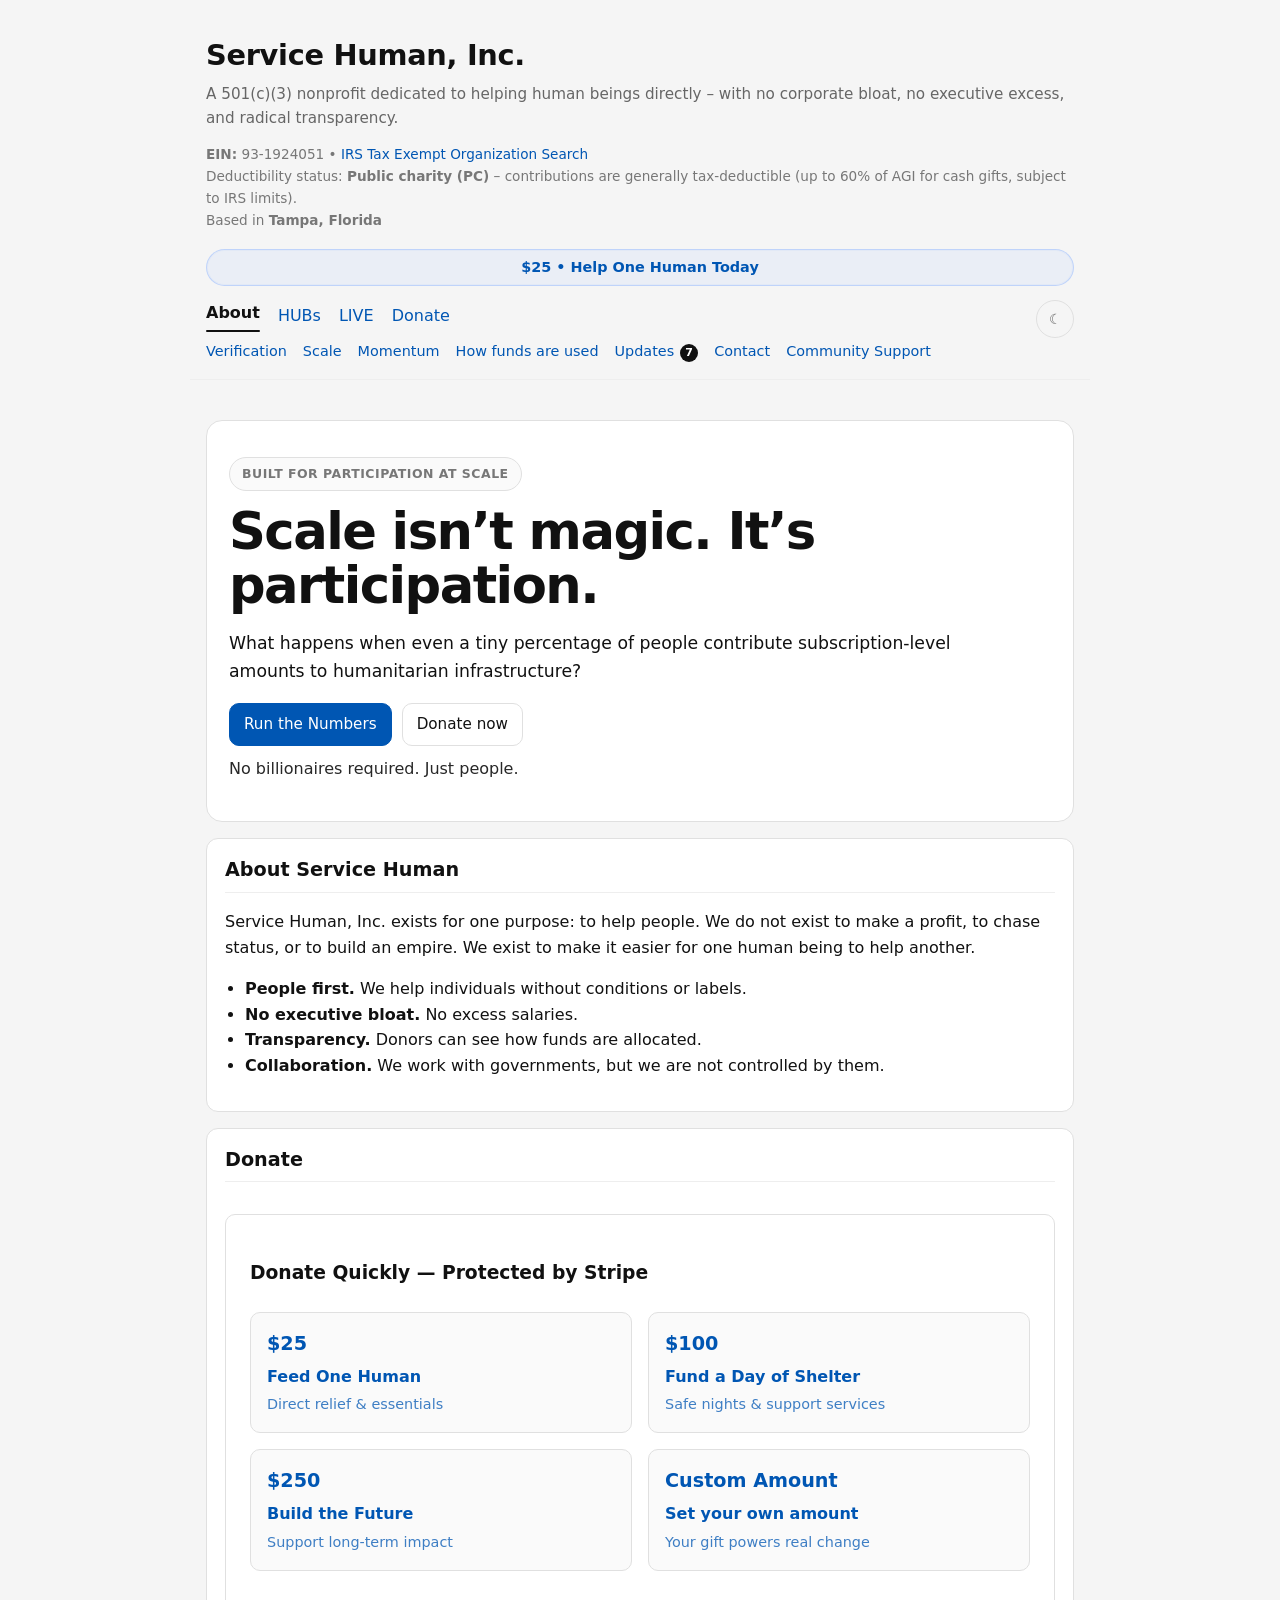
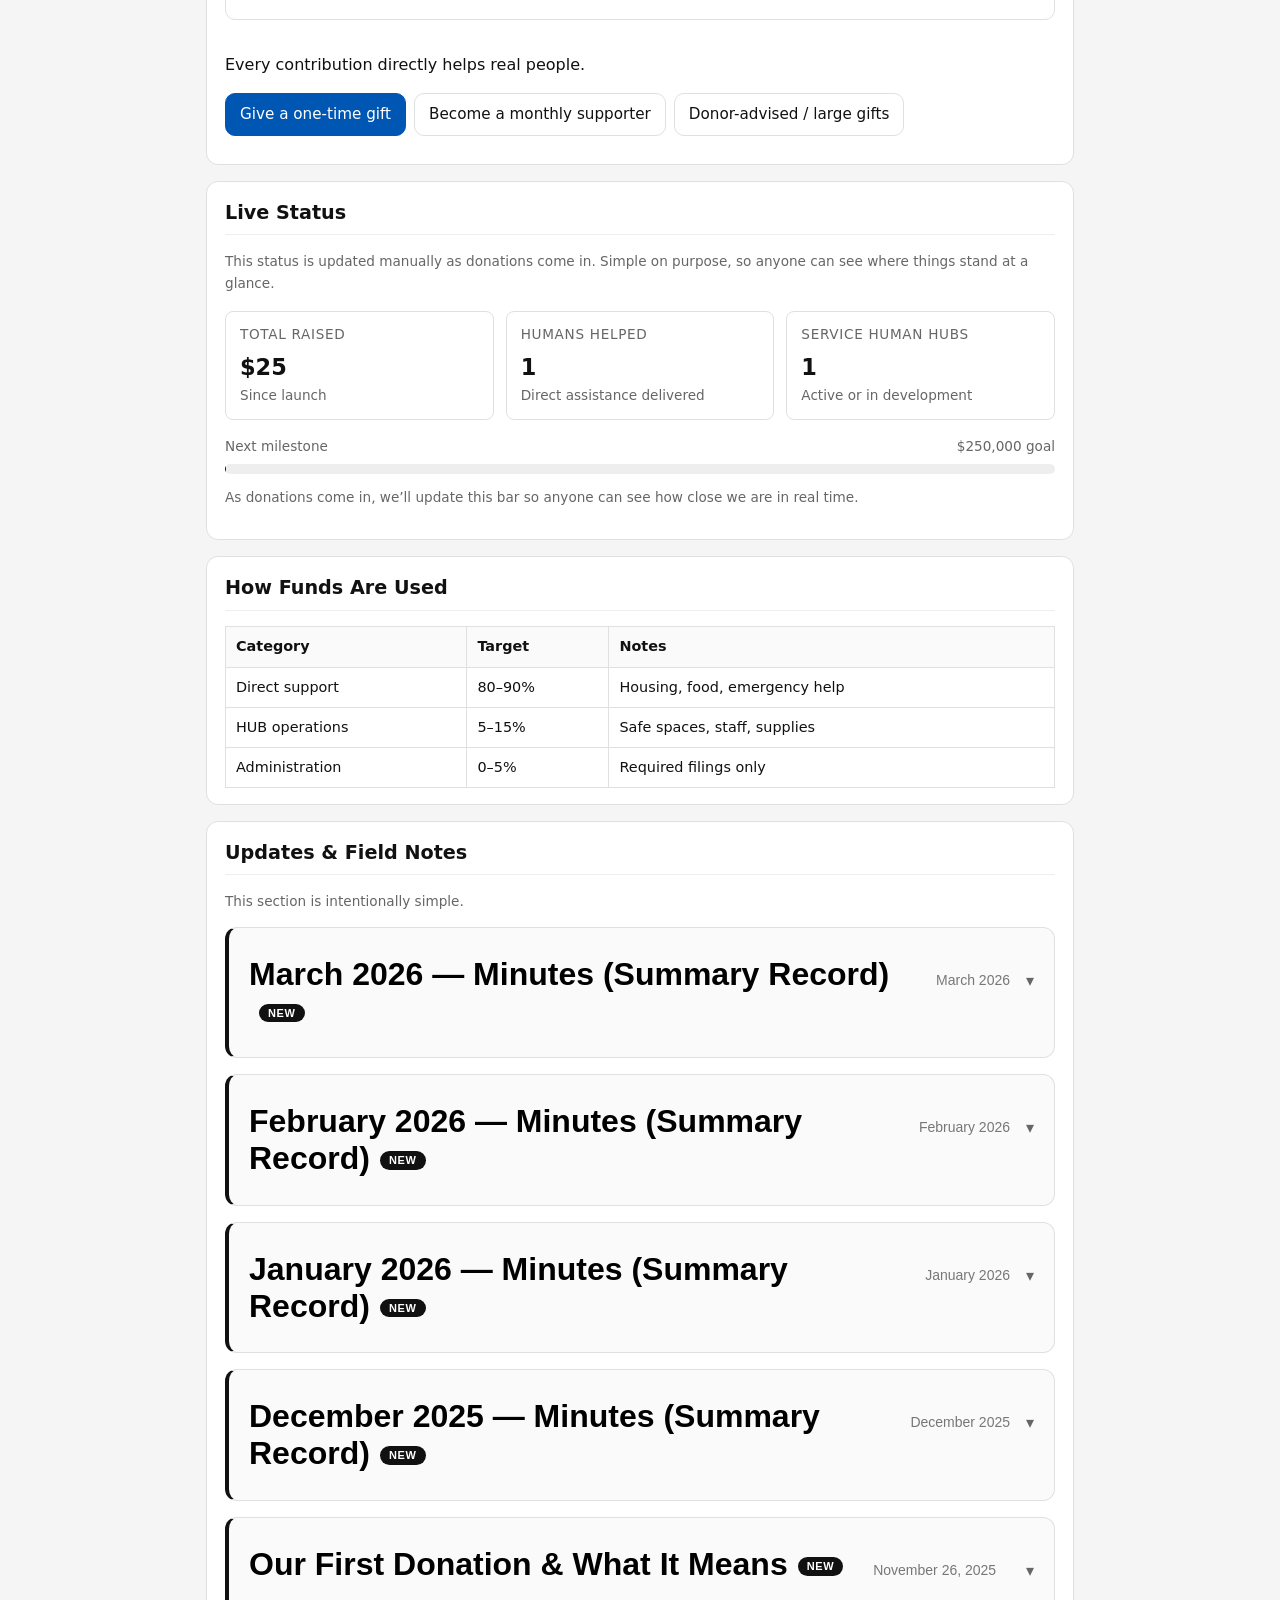
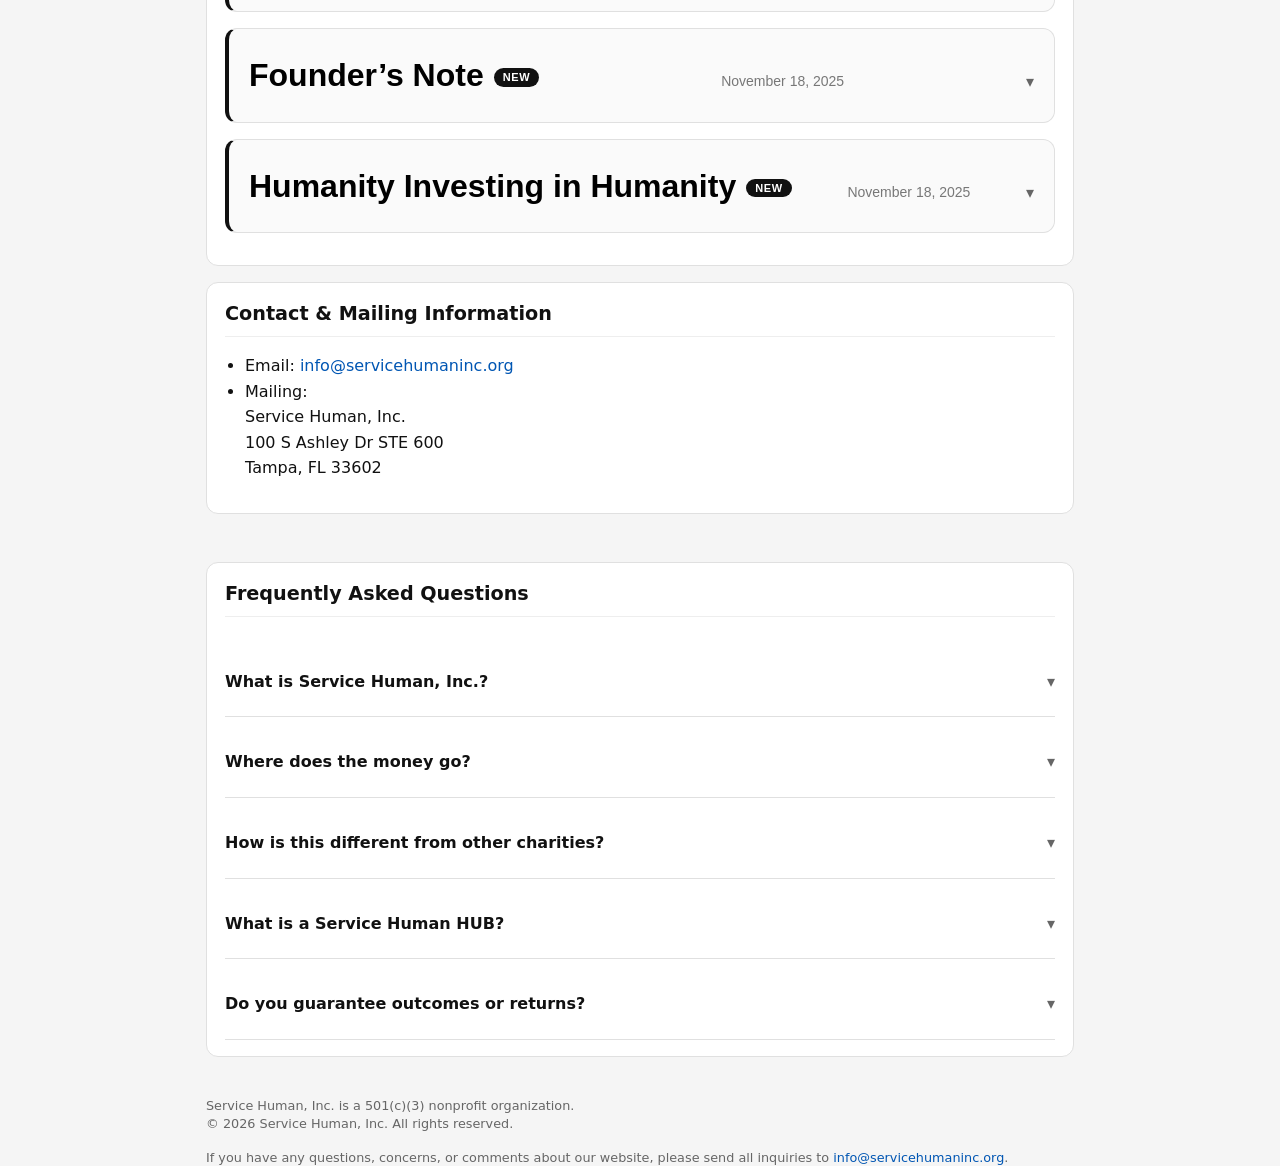
==== index.html @ b68aff26 "Update index.html" ====
<!doctype html>
<html lang="en">
<head>
  <meta charset="utf-8">
  <meta name="viewport" content="width=device-width, initial-scale=1">

  <title>Service Human, Inc.</title>
  <meta name="description" content="A 501(c)(3) nonprofit dedicated to helping human beings directly — with no corporate bloat, no executive excess, and radical transparency.">

  <!-- Social Preview -->
  <meta property="og:title" content="Service Human, Inc.">
  <meta property="og:description" content="A 501(c)(3) nonprofit dedicated to helping human beings directly — with no corporate bloat, no executive excess, and radical transparency.">
  <meta property="og:type" content="website">
  <meta property="og:url" content="https://servicehumaninc.org/">
  <meta property="og:image" content="https://servicehumaninc.org/sh-og.jpeg">
  <meta property="og:image:type" content="image/jpeg">
  <meta property="og:image:width" content="1200">
  <meta property="og:image:height" content="630">
  <meta property="og:image:alt" content="Service Human, Inc. — We rebuild what’s left after crisis through radical transparency">

  <link rel="stylesheet" href="/styles.css?v=faq1">
  
  <script src="/theme.js" defer></script>
  
  <script type="application/ld+json">
{
  "@context": "https://schema.org",
  "@type": "NonprofitOrganization",
  "name": "Service Human, Inc.",
  "url": "https://servicehumaninc.org/",
  "logo": "https://servicehumaninc.org/sh-og-final.jpeg",
  "description": "A 501(c)(3) nonprofit dedicated to helping human beings directly — with no corporate bloat, no executive excess, and radical transparency.",
  "email": "info@servicehumaninc.org",
  "taxID": "93-1924051",
  "address": {
    "@type": "PostalAddress",
    "streetAddress": "100 S Ashley Dr STE 600",
    "addressLocality": "Tampa",
    "addressRegion": "FL",
    "postalCode": "33602",
    "addressCountry": "US"
  },
  "areaServed": "United States"
}
</script>
  <script type="application/ld+json">
{
  "@context": "https://schema.org",
  "@type": "FAQPage",
  "mainEntity": [
    {
      "@type": "Question",
      "name": "What is Service Human, Inc.?",
      "acceptedAnswer": {
        "@type": "Answer",
        "text": "Service Human, Inc. is a nonprofit built to make it easier for one human being to help another directly, transparently, and at scale."
      }
    },
    {
      "@type": "Question",
      "name": "Where does the money go?",
      "acceptedAnswer": {
        "@type": "Answer",
        "text": "Primarily to direct human support. A small portion sustains the infrastructure required to deliver that support consistently and transparently."
      }
    },
    {
      "@type": "Question",
      "name": "How is Service Human different from other charities?",
      "acceptedAnswer": {
        "@type": "Answer",
        "text": "Service Human is designed around visibility. People do not have to trust claims; they can verify outcomes, allocation, and activity in real time."
      }
    },
    {
      "@type": "Question",
      "name": "What is a Service Human HUB?",
      "acceptedAnswer": {
        "@type": "Answer",
        "text": "A Service Human HUB is a local support center providing stabilization, coordination, and direct pathways to resources."
      }
    },
    {
      "@type": "Question",
      "name": "Does Service Human guarantee outcomes or returns?",
      "acceptedAnswer": {
        "@type": "Answer",
        "text": "No. Service Human is human support infrastructure, not an investment product. The goal is participation, visibility, and consistent delivery of help."
      }
    }
  ]
}
</script>
</head>

<body>

<header>
  <div class="site-title">Service Human, Inc.</div>
  <p class="site-subtitle">
    A 501(c)(3) nonprofit dedicated to helping human beings directly – with no corporate bloat,
    no executive excess, and radical transparency.
  </p>
  <p class="meta-line">
    <strong>EIN:</strong> 93-1924051 •
    <a href="https://apps.irs.gov/app/eos/" target="_blank" rel="noopener">
      IRS Tax Exempt Organization Search
    </a>
    <br>
    Deductibility status: <strong>Public charity (PC)</strong> – contributions are generally tax-deductible
    (up to 60% of AGI for cash gifts, subject to IRS limits).
    <br>
    Based in <strong>Tampa, Florida</strong>
  </p>

<div class="top-actions">
  <a
    class="quick-help-btn"
    href="https://donate.stripe.com/eVqaEY7MTbpi4iR7SZ9Zm04"
    target="_blank"
    rel="noopener noreferrer"
    aria-label="Donate $25 to help one human today"
  >
    $25 • Help One Human Today
  </a>

  <button class="menu-toggle" aria-label="Open navigation">
    ☰
  </button>
</div>
  
<div class="site-nav-wrap" id="site-nav-wrap">
  <div class="site-nav-group">
    <nav class="primary-nav" aria-label="Primary">
      <a href="#about" class="active">About</a>
      <a href="/hubs/">HUBs</a>
      <a href="/live/">LIVE</a>
      <a href="#donate">Donate</a>
    </nav>

    <nav class="secondary-nav" aria-label="More">
      <a href="/verification/">Verification</a>
      <a href="/scale/">Scale</a>
      <a href="/momentum/">Momentum</a>
      <a href="#usage">How funds are used</a>
      <a href="#blog">Updates</a>
      <a href="#contact">Contact</a>
      <a href="/community-support/">Community Support</a>
    </nav>
  </div>

  <button id="theme-toggle" class="theme-toggle" type="button" aria-label="Toggle color theme">
    <span class="theme-toggle-icon">◐</span>
    <span class="theme-toggle-label">Theme</span>
  </button>
</div>
</header>

<main>

<section class="scale-link hero-scale">
  <p class="eyebrow">Built for participation at scale</p>
  <h2>Scale isn’t magic. It’s participation.</h2>

<p class="hero-lead">
What happens when even a tiny percentage of people contribute
subscription-level amounts to humanitarian infrastructure?
</p>

  <div class="hero-actions">
    <a class="btn primary" href="/scale/#calculator">Run the Numbers</a>
    <a class="btn" href="#donate">Donate now</a>
  </div>
<p class="hero-footnote">
No billionaires required. Just people.
</p>
</section>
  <!-- ABOUT -->
  <section id="about">
    <h2>About Service Human</h2>
    <p>
      Service Human, Inc. exists for one purpose: to help people. We do not exist to make a profit,
      to chase status, or to build an empire. We exist to make it easier for one human being to help another.
    </p>

    <ul>
      <li><strong>People first.</strong> We help individuals without conditions or labels.</li>
      <li><strong>No executive bloat.</strong> No excess salaries.</li>
      <li><strong>Transparency.</strong> Donors can see how funds are allocated.</li>
      <li><strong>Collaboration.</strong> We work with governments, but we are not controlled by them.</li>
    </ul>
  </section>

  <!-- MEDIA / TALKS -->
  <section id="media">
    <h2>Talks &amp; Video Messages</h2>
    <p>
      This is our digital stage. When there’s something worth saying to the world,
      it will live here — free, open, and accessible to anyone who needs it.
    </p>

    <div class="video-stage">
      <div class="video-frame">
        <img
          src="office-stage.png"
          alt="Service Human digital stage — talks coming soon"
          class="video-placeholder"
        />
      </div>
      <div class="video-meta">
        <h3 class="video-title">Talks coming soon</h3>
        <p class="video-description">
          Long-form talks, briefings, and messages from Service Human will live here — free, open,
          and accessible to anyone who needs them.
        </p>
      </div>
    </div>

    <div class="talk-list">
      <h3>All Talks &amp; Appearances</h3>
      <ul>
        <li>
          <span class="talk-label">YouTube</span>
          <a href="https://youtube.com/watch?v=VIDEO_ID" target="_blank" rel="noopener">
            Service Human – Why We Built It This Way
          </a>
          <span class="talk-meta">• 18 min</span>
        </li>
        <li>
          <span class="talk-label vimeo">Vimeo</span>
          <a href="https://vimeo.com/VIDEO_ID" target="_blank" rel="noopener">
            Service Human – Humanity Investing in Humanity
          </a>
          <span class="talk-meta">• 24 min</span>
        </li>
      </ul>
      <p class="small">
        As new talks go live, we’ll add them here so everything stays in one simple, permanent place.
      </p>
    </div>
  </section>

  <!-- DONATE -->
  <section id="donate">
    <h2>Donate</h2>

    <div class="stripe-donate-box">
      <h3>Donate Quickly — Protected by Stripe</h3>

      <div class="stripe-options">
        <a class="stripe-tier"
           href="https://donate.stripe.com/eVqaEY7MTbpi4iR7SZ9Zm04"
           target="_blank" rel="noopener noreferrer">
          <strong>$25</strong>
          <span>Feed One Human</span>
          <em>Direct relief &amp; essentials</em>
        </a>

        <a class="stripe-tier"
           href="https://buy.stripe.com/eVqcN6gjp64Y9Dbb5b9Zm01"
           target="_blank" rel="noopener noreferrer">
          <strong>$100</strong>
          <span>Fund a Day of Shelter</span>
          <em>Safe nights &amp; support services</em>
        </a>

        <a class="stripe-tier"
           href="https://buy.stripe.com/5kQ5kEaZ5dxq4iR2yF9Zm02"
           target="_blank" rel="noopener noreferrer">
          <strong>$250</strong>
          <span>Build the Future</span>
          <em>Support long-term impact</em>
        </a>

        <a class="stripe-tier"
           href="https://donate.stripe.com/bJe6oI9V1aleaHf4GN9Zm03"
           target="_blank" rel="noopener noreferrer">
          <strong>Custom Amount</strong>
          <span>Set your own amount</span>
          <em>Your gift powers real change</em>
        </a>
      </div>
    </div>

    <p>Every contribution directly helps real people.</p>

    <div class="donate-options">
      <a class="donate-btn primary"
         href="mailto:trevor@servicehumaninc.org?subject=Service%20Human%20donation%20-%20one-time">
        Give a one-time gift
      </a>

      <a class="donate-btn"
         href="mailto:trevor@servicehumaninc.org?subject=Service%20Human%20donation%20-%20monthly">
        Become a monthly supporter
      </a>

      <a class="donate-btn"
         href="mailto:trevor@servicehumaninc.org?subject=Service%20Human%20donation%20-%20DAF%20or%20large%20gift">
        Donor-advised / large gifts
      </a>
    </div>
  </section>

  <!-- STATUS / LIVE TRACKER -->
  <section id="status">
    <h2>Live Status</h2>
    <p class="small">
      This status is updated manually as donations come in. Simple on purpose, so anyone can see where things stand at a glance.
    </p>

    <div class="status-grid">
      <div class="status-card">
        <div class="status-label">Total raised</div>
        <div class="status-value">$25</div>
        <div class="status-note small">Since launch</div>
      </div>

      <div class="status-card">
        <div class="status-label">Humans helped</div>
        <div class="status-value">1</div>
        <div class="status-note small">Direct assistance delivered</div>
      </div>

      <div class="status-card">
        <div class="status-label">Service Human HUBs</div>
        <div class="status-value">1</div>
        <div class="status-note small">Active or in development</div>
      </div>
    </div>

    <div class="status-progress">
      <div class="status-progress-header">
        <span class="small">Next milestone</span>
        <span class="small">$250,000 goal</span>
      </div>
      <div class="status-progress-bar">
        <div class="status-progress-fill" style="width: 0.1%;"></div>
      </div>
      <p class="small">
        As donations come in, we’ll update this bar so anyone can see how close we are in real time.
      </p>
    </div>
  </section>

  <!-- USAGE / ALLOCATION -->
  <section id="usage">
    <h2>How Funds Are Used</h2>
    <table class="allocation-table">
      <tr><th>Category</th><th>Target</th><th>Notes</th></tr>
      <tr><td>Direct support</td><td>80–90%</td><td>Housing, food, emergency help</td></tr>
      <tr><td>HUB operations</td><td>5–15%</td><td>Safe spaces, staff, supplies</td></tr>
      <tr><td>Administration</td><td>0–5%</td><td>Required filings only</td></tr>
    </table>
  </section>

  <!-- UPDATES / FIELD NOTES -->
  <section id="blog">
    <h2>Updates &amp; Field Notes</h2>
    <p class="small">This section is intentionally simple.</p>

    <!-- UPDATE: March 2026 Minutes -->
<section class="update-block" data-published="2026-03-31">
  <div class="update-container">

    <button
      class="update-toggle"
      type="button"
      aria-expanded="false"
      aria-controls="update-2026-03-minutes"
    >
      <span class="update-title">March 2026 — Minutes (Summary Record)</span>
      <span class="update-date">March 2026</span>
    </button>

    <div id="update-2026-03-minutes" class="update-content" hidden>
      <div class="update-body">

        <p><strong>Reporting Period:</strong> March 1–31, 2026<br>
           <strong>Record Type:</strong> Administrative, Strategic, and Systems Development Summary<br>
           <strong>Purpose:</strong> Documentation of infrastructure development, transparency systems, and operational modeling
        </p>

        <p>
          March 2026 marked a transition from foundational planning into structured system development.
          Activities focused on defining deployment frameworks, expanding transparency mechanisms,
          and modeling scalable approaches to humanitarian support delivery.
        </p>

        <p><strong>Matters Discussed</strong></p>

        <p><strong>Deployment Framework and Program Structure</strong></p>
        <ul>
          <li>Defined a project-based deployment model centered on focused, time-bound initiatives.</li>
          <li>Established the concept of clearly scoped campaigns with defined funding targets and reporting structures.</li>
          <li>Outlined alignment between individual contributors and potential institutional participation.</li>
        </ul>

        <p><strong>Campaign Development (Tampa Essential Support Campaign)</strong></p>
        <ul>
          <li>Developed the framework for a localized support initiative focused on immediate stabilization needs.</li>
          <li>Defined areas of support including essential supplies, transportation assistance, and intake coordination.</li>
          <li>Established a preliminary funding target and projected support capacity.</li>
        </ul>

        <p><strong>Transparency Systems and Public Ledger</strong></p>
        <ul>
          <li>Implemented a public-facing activity ledger displaying donation events without personal identifying information.</li>
          <li>Structured entries to include timestamps, identifiers, and verification pathways.</li>
          <li>Reinforced commitment to real-time visibility of organizational activity.</li>
        </ul>

        <p><strong>Scale Modeling and Participation Analysis</strong></p>
        <ul>
          <li>Developed an interactive model to evaluate participation rates and contribution scenarios at scale.</li>
          <li>Analyzed potential financial outcomes based on varying levels of engagement and contribution amounts.</li>
          <li>Explored the relationship between collective participation and large-scale humanitarian impact.</li>
        </ul>

        <p><strong>Website and Public Interface Development</strong></p>
        <ul>
          <li>Continued refinement of the Service Human website to support clarity, usability, and transparency.</li>
          <li>Integrated new sections to communicate deployment structure, current initiatives, and system capabilities.</li>
          <li>Maintained a consistent approach focused on simplicity and non-promotional presentation.</li>
        </ul>

        <p><strong>Actions Taken</strong></p>
        <ul>
          <li>Implemented deployment framework concepts within the public-facing website structure.</li>
          <li>Established initial transparency features, including a public activity ledger.</li>
          <li>Developed and deployed a participation modeling tool for internal and public understanding.</li>
          <li>No direct service disbursements were executed during this reporting period.</li>
        </ul>

        <p><strong>Status and Outlook</strong></p>
        <p>
          March 2026 represented a progression into structured system implementation and operational modeling.
          The organization continued to build toward actionable deployment while maintaining a disciplined
          approach to transparency, documentation, and responsible growth.
        </p>

        <p><em>This record is maintained as part of Service Human, Inc.’s official organizational documentation.</em></p>

      </div>
    </div>

  </div>
</section>
    <!-- UPDATE: February 2026 Minutes -->
  <section class="update-block" data-published="2026-02-28">
  <div class="update-container">

    <button
      class="update-toggle"
      type="button"
      aria-expanded="false"
      aria-controls="update-2026-02-minutes"
    >
      <span class="update-title">February 2026 — Minutes (Summary Record)</span>
      <span class="update-date">February 2026</span>
    </button>

    <div id="update-2026-02-minutes" class="update-content" hidden>
      <div class="update-body">

        <p><strong>Reporting Period:</strong> February 1–28, 2026<br>
           <strong>Record Type:</strong> Administrative, Strategic, and Infrastructure Development Summary<br>
           <strong>Purpose:</strong> Documentation of organizational planning, infrastructure progress, and operational preparation
        </p>

        <p>
          February 2026 focused on continued infrastructure development, operational planning,
          and the refinement of Service Human, Inc.’s transparency-first operating framework.
          Work during this period emphasized establishing sustainable systems, strengthening
          documentation practices, and preparing foundational structures required for long-term
          organizational activity.
        </p>

        <p><strong>Matters Discussed</strong></p>

        <p><strong>Organizational Infrastructure and Administrative Preparation</strong></p>
        <ul>
          <li>Continued development of Service Human’s digital presence and documentation structure.</li>
          <li>Ongoing review of operational workflows intended to support future program activities.</li>
          <li>Consideration of long-term governance structures and potential advisory participation.</li>
        </ul>

        <p><strong>Transparency and Documentation Systems</strong></p>
        <ul>
          <li>Expansion of the public-facing documentation system used to record organizational updates and internal activity summaries.</li>
          <li>Implementation of a structured monthly minutes format to maintain consistent public records.</li>
          <li>Evaluation of approaches that allow transparency while avoiding exaggerated claims or premature announcements.</li>
        </ul>

        <p><strong>Financial Transparency and Program Planning</strong></p>
        <ul>
          <li>Discussion of budget modeling for potential future humanitarian assistance initiatives.</li>
          <li>Development of preliminary allocation frameworks designed to prioritize direct assistance and minimize administrative overhead.</li>
          <li>Exploration of ways to track and present financial transparency in a clear and publicly understandable format.</li>
        </ul>

        <p><strong>Technology and Operational Tools</strong></p>
        <ul>
          <li>Evaluation of digital tools and software platforms that may support organizational management, documentation, and outreach.</li>
          <li>Consideration of systems capable of supporting long-term organizational transparency and operational resilience.</li>
        </ul>

        <p><strong>Public Communication and Mission Clarity</strong></p>
        <ul>
          <li>Continued refinement of language used to describe Service Human’s mission and guiding principles.</li>
          <li>Focus on presenting the organization in a clear, measured, and non-promotional manner.</li>
          <li>Reaffirmation of the organization’s commitment to ethical operations and public accountability.</li>
        </ul>

        <p><strong>Actions Taken</strong></p>
        <ul>
          <li>No programmatic deployments or direct assistance activities were initiated during this reporting period.</li>
          <li>Work remained focused on administrative development, infrastructure preparation, and transparency systems.</li>
        </ul>

        <p><strong>Status and Outlook</strong></p>
        <p>
          February 2026 served as a continuation of Service Human’s early organizational development
          phase. Efforts during this period were directed toward strengthening operational readiness,
          documentation systems, and transparency practices. These preparatory activities are intended
          to support responsible program development in future stages of the organization’s growth.
        </p>

        <p><em>This record is maintained as part of Service Human, Inc.’s official organizational documentation.</em></p>

      </div>
    </div>

  </div>
</section>
    <!-- UPDATE: January 2026 Minutes -->
<section class="update-block" data-published="2026-01-31">
  <div class="update-container">

    <button
      class="update-toggle"
      type="button"
      aria-expanded="false"
      aria-controls="update-2026-01-minutes"
    >
      <span class="update-title">January 2026 — Minutes (Summary Record)</span>
      <span class="update-date">January 2026</span>
    </button>

    <div id="update-2026-01-minutes" class="update-content" hidden>
      <div class="update-body">

        <p><strong>Reporting Period:</strong> January 1–31, 2026<br>
           <strong>Record Type:</strong> Administrative and Strategic Activities Summary<br>
           <strong>Purpose:</strong> Documentation of organizational planning and foundational development
        </p>

        <p>
          January 2026 was dedicated to foundational planning, structural clarification, and early-stage
          development of Service Human, Inc.’s long-term mission framework. Activities during this period
          focused on establishing direction, defining operational principles, and evaluating sustainable
          approaches to building a humanitarian organization grounded in transparency and ethical integrity.
        </p>

        <p><strong>Matters Discussed</strong></p>

        <p><strong>Mission Definition and Guiding Principles</strong></p>
        <ul>
          <li>Continued refinement of Service Human’s core purpose: providing direct support to human beings without discrimination or profit-driven motives.</li>
          <li>Emphasis placed on avoiding traditional nonprofit inefficiencies, excessive administrative overhead, and executive compensation structures inconsistent with the organization’s philosophy.</li>
          <li>Reinforced commitment to radical transparency as a defining operational value.</li>
        </ul>

        <p><strong>Organizational Structure and Sustainability</strong></p>
        <ul>
          <li>Explored models for building a lean organizational structure capable of scaling responsibly over time.</li>
          <li>Discussed the importance of protecting the mission from burnout, overextension, and reliance on performative or non-committal support.</li>
          <li>Considered strategies for setting clear expectations around volunteer involvement and advisory participation.</li>
        </ul>

        <p><strong>Advisory and Skill-Based Support Considerations</strong></p>
        <ul>
          <li>Evaluated the potential role of individuals with financial, strategic, or entrepreneurial experience to contribute in advisory or consultative capacities.</li>
          <li>Focused on identifying contributions based on practical action and aligned values rather than titles or symbolic involvement.</li>
        </ul>

        <p><strong>Public Presence and Communication Strategy</strong></p>
        <ul>
          <li>Reviewed approaches for introducing Service Human publicly in a way that prioritizes clarity over promotion.</li>
          <li>Emphasis placed on measured communication, mission education, and avoiding exaggerated claims or urgency-based messaging.</li>
          <li>Recognized the importance of building credibility through documented action rather than visibility alone.</li>
        </ul>

        <p><strong>Early Infrastructure and Tooling</strong></p>
        <ul>
          <li>Explored low-cost and free tools to support early-stage operations, digital presence, and organizational documentation.</li>
          <li>Considered equipment and logistical resources that may support future field documentation and outreach activities, though no operational deployment occurred during this period.</li>
        </ul>

        <p><strong>Actions Taken</strong></p>
        <ul>
          <li>No formal resolutions, financial disbursements, or program launches occurred during this reporting period.</li>
          <li>Work remained focused on planning, mission clarification, and preparatory development.</li>
        </ul>

        <p><strong>Status and Outlook</strong></p>
        <p>
          January 2026 served as an early-stage alignment period, ensuring that future growth would be rooted
          in clearly defined values, ethical guardrails, and operational discipline. The groundwork laid during
          this period informed subsequent structural, transparency, and documentation efforts later in the year.
        </p>

        <p><em>This record is maintained as part of Service Human, Inc.’s official organizational documentation.</em></p>

      </div>
    </div>

  </div>
</section>
    <!-- UPDATE: December Minutes (as a proper update card) -->
    <section class="update-block" data-published="2025-12-31">
      <div class="update-container">

        <button class="update-toggle" type="button" aria-expanded="false" aria-controls="update-2025-12-minutes">
          <span class="update-title">December 2025 — Minutes (Summary Record)</span>
          <span class="update-date">December 2025</span>
        </button>

        <div id="update-2025-12-minutes" class="update-content" hidden>
          <div class="update-body">
            <p><strong>Reporting Period:</strong> December 1–31, 2025<br>
               <strong>Record Type:</strong> Administrative and Strategic Activities Summary<br>
               <strong>Purpose:</strong> Documentation of organizational planning and governance activity
            </p>

            <p>
              December 2025 was dedicated to organizational planning, strategic development, and infrastructure
              preparation in support of Service Human, Inc.’s charitable mission. Activities during this period were
              administrative and developmental in nature and did not involve the execution of direct services or
              the disbursement of funds.
            </p>

            <p><strong>Matters Discussed</strong></p>
            <ul>
              <li><strong>Mission governance:</strong> reaffirmed charitable purpose and guiding principles; emphasized mission integrity.</li>
              <li><strong>Transparency:</strong> discussed preliminary frameworks for financial transparency, donor accountability, and public reporting.</li>
              <li><strong>Infrastructure:</strong> continued development of digital and administrative systems to support scalability and audit readiness.</li>
              <li><strong>Program planning:</strong> advanced conceptual planning for Service Human HUB initiatives; no final timelines or locations set.</li>
              <li><strong>Funding/partnerships:</strong> explored ethical models and safeguards to prevent conflicts of interest and mission drift.</li>
              <li><strong>Public narrative:</strong> reviewed messaging for accuracy, restraint, and alignment with transparency commitments.</li>
            </ul>

            <p><strong>Actions Taken</strong></p>
            <ul>
              <li>No formal resolutions, votes, or binding commitments were made during this period.</li>
              <li>Work remained focused on planning, documentation, internal review, and preparatory development.</li>
            </ul>

            <p><em>This record is maintained as part of Service Human, Inc.’s official organizational documentation.</em></p>
          </div>
        </div>

      </div>
    </section>

    <!-- UPDATE: First Donation / Proof-of-concept -->
    <section class="update-block" data-published="2025-11-26">
      <div class="update-container">

        <button class="update-toggle" type="button" aria-expanded="false" aria-controls="update-2025-11-first-donation">
          <span class="update-title">Our First Donation &amp; What It Means</span>
          <span class="update-date">November 26, 2025</span>
        </button>

        <div id="update-2025-11-first-donation" class="update-content" hidden>
          <div class="update-body">
            <p>On November 9, 2025, Service Human received its very first donation: <strong>$25</strong>.</p>
            <p>Today, our Live Status tracker moved for the first time — a thin, almost invisible sliver of progress that marks a powerful moment.</p>
            <p><strong>Service Human officially became real.</strong></p>
            <p>This tiny change demonstrates that transparency isn’t an idea — it’s active, visible, and working. Every donor can see their impact reflected instantly.</p>
            <p>This is proof-of-concept for our mission.</p>
            <p><em>Radical transparency works, and the world is ready for it.</em></p>
            <p class="small" style="margin-top: 20px; font-style: italic;">
              Logged on November 26, 2025 — documenting events from November 9, 2025, in the interest of radical transparency.
            </p>
          </div>
        </div>

      </div>
    </section>

    <!-- UPDATE: Founder’s Note -->
    <section class="update-block" data-published="2025-11-18">
      <div class="update-container">

        <button class="update-toggle" type="button" aria-expanded="false" aria-controls="update-2025-11-founders-note">
          <span class="update-title">Founder’s Note</span>
          <span class="update-date">November 18, 2025</span>
        </button>

        <div id="update-2025-11-founders-note" class="update-content" hidden>
          <div class="update-body">
            <p>This note serves as a reminder that nothing in this world can stop a mission…</p>
            <p><strong>If it breaks, I rebuild it stronger.<br>
              If it’s blocked, I reroute.<br>
              If it’s taken, I reinvent.<br>
              If I’m slowed down, I prepare.</strong></p>
            <p class="signature">— Trevor Marcus<br>Founder, Service Human, Inc.</p>
          </div>
        </div>

      </div>
    </section>

    <!-- UPDATE: Humanity Investing in Humanity -->
    <section class="update-block" data-published="2025-11-18">
      <div class="update-container">

        <button class="update-toggle" type="button" aria-expanded="false" aria-controls="update-2025-11-humanity-investing">
          <span class="update-title">Humanity Investing in Humanity</span>
          <span class="update-date">November 18, 2025</span>
        </button>

        <div id="update-2025-11-humanity-investing" class="update-content" hidden>
          <div class="update-body">
            <p><strong>The craziest part about Service Human is that the math isn’t complicated.</strong></p>
            <p>If <strong>1,000,000 people</strong> each gave <strong>$25–$250/month</strong>… Service Human would out-impact billion-dollar programs.</p>
            <p><strong>Movements don’t start with millions.<br>
              They start with a handful of people who believe first.</strong></p>
            <p class="signature">— Trevor Marcus<br>Founder, Service Human, Inc.</p>
          </div>
        </div>

      </div>
    </section>

  </section>

  <!-- CONTACT -->
  <section id="contact">
    <h2>Contact &amp; Mailing Information</h2>
    <ul>
      <li>Email: <a href="mailto:info@servicehumaninc.org">info@servicehumaninc.org</a></li>
      <li>Mailing:
        <br>Service Human, Inc.
        <br>100 S Ashley Dr STE 600
        <br>Tampa, FL 33602
      </li>
    </ul>
  </section>
  <section class="faq-section">
  <h2>Frequently Asked Questions</h2>

  <div class="faq-item">
    <h3>What is Service Human, Inc.?</h3>
    <div class="faq-answer">
    <p>A nonprofit built to make it easier for one human being to help another—directly, transparently, and at scale.</p>
  </div>
  </div>
    
  <div class="faq-item">
    <h3>Where does the money go?</h3>
    <div class="faq-answer">
    <p>Primarily to direct human support. A small portion sustains the infrastructure required to deliver that support consistently and transparently. See it <a href="/live/">live</a>.</p>
  </div>
  </div>
    
  <div class="faq-item">
    <h3>How is this different from other charities?</h3>
    <div class="faq-answer">
    <p>Service Human is designed around visibility. You don’t have to trust claims &mdash; you can <a href="/verification/">verify outcomes</a> in real time.</p>
  </div>
  </div>
    
  <div class="faq-item">
    <h3>What is a Service Human HUB?</h3>
    <div class="faq-answer">
    <p>A <a href="/hubs/">Service Human HUB</a> is a local support center providing stabilization, coordination, and direct pathways to resources.</p>
  </div>
  </div>
    
  <div class="faq-item">
    <h3>Do you guarantee outcomes or returns?</h3>
    <div class="faq-answer">
    <p>No. This is human support infrastructure — not an investment product. The goal is participation, visibility, and consistent delivery of help.</p>
  </div>
  </div>
</section>
  
</main>
  
<footer>
  <p class="legal">
    Service Human, Inc. is a 501(c)(3) nonprofit organization.<br>
    &copy; <span id="year"></span> Service Human, Inc. All rights reserved.
  </p>
  <p class="legal">
    If you have any questions, concerns, or comments about our website,
    please send all inquiries to
    <a href="mailto:info@servicehumaninc.org">info@servicehumaninc.org</a>.
  </p>
</footer>
<script>
document.addEventListener('DOMContentLoaded', function () {
  /* --------------------------
     Updates Accordion (single source of truth)
     -------------------------- */
  document.querySelectorAll(".update-toggle").forEach((btn) => {
    btn.addEventListener("click", () => {
      const id = btn.getAttribute("aria-controls");
      const content = document.getElementById(id);
      const isOpen = btn.getAttribute("aria-expanded") === "true";

      // true accordion (close others)
      document.querySelectorAll(".update-toggle[aria-expanded='true']").forEach((openBtn) => {
        if (openBtn !== btn) {
          const openId = openBtn.getAttribute("aria-controls");
          const openContent = document.getElementById(openId);
          openBtn.setAttribute("aria-expanded", "false");
          if (openContent) openContent.hidden = true;
        }
      });

      btn.setAttribute("aria-expanded", String(!isOpen));
      if (content) content.hidden = isOpen;
    });
  });

  /* -------------------------------------
     "New updates" indicator
     ------------------------------------- */
  const LAST_VISIT_KEY = 'sh_lastVisitUpdates';
  const now = new Date();

  const lastVisitStr = localStorage.getItem(LAST_VISIT_KEY);
  const lastVisit = lastVisitStr ? new Date(lastVisitStr) : null;

  const updateBlocks = document.querySelectorAll('.update-block[data-published]');
  let newCount = 0;

  updateBlocks.forEach((block) => {
    const publishedStr = block.getAttribute('data-published');
    if (!publishedStr) return;

    const published = new Date(publishedStr + 'T00:00:00');

    if (!lastVisit || published > lastVisit) {
      block.classList.add('is-new');
      newCount++;

      const titleEl = block.querySelector('.update-title');
      if (titleEl && !titleEl.querySelector('.new-pill')) {
        const pill = document.createElement('span');
        pill.className = 'new-pill';
        pill.textContent = 'NEW';
        titleEl.appendChild(pill);
      }
    }
  });

  if (newCount > 0) {
    const updatesLink = document.querySelector('a[href="#blog"]');
    if (updatesLink && !updatesLink.querySelector('.nav-badge')) {
      const badge = document.createElement('span');
      badge.className = 'nav-badge';
      badge.textContent = newCount;
      updatesLink.appendChild(badge);

      updatesLink.addEventListener('click', () => {
        const b = updatesLink.querySelector('.nav-badge');
        if (b) b.remove();
      });
    }
  }

  // Store last visit timestamp (only once)
  localStorage.setItem(LAST_VISIT_KEY, now.toISOString());
});
</script>

<script>
if (window.location.hostname === "live.servicehumaninc.org") {
  window.location.replace("https://servicehumaninc.org/LIVE");
}
</script>

<script>
/* Dynamic year in footer */
const y = document.getElementById('year');
if (y) y.textContent = new Date().getFullYear();
</script>
  
<script>
/* Theme toggle (standalone, resilient) */
(() => {
  const btn = document.getElementById('theme-toggle');
  if (!btn) return;

  const KEY = 'sh_theme';

  function apply(theme) {
    document.body.classList.toggle('dark', theme === 'dark');
    const icon = btn.querySelector('.theme-toggle-icon');
    if (icon) icon.textContent = theme === 'dark' ? '☀︎' : '☾';
  }

  const stored = localStorage.getItem(KEY);
  const prefersDark =
    window.matchMedia &&
    window.matchMedia('(prefers-color-scheme: dark)').matches;

  apply(stored || (prefersDark ? 'dark' : 'light'));

  btn.addEventListener('click', () => {
    const next = document.body.classList.contains('dark') ? 'light' : 'dark';
    localStorage.setItem(KEY, next);
    apply(next);
  });
})();
</script>
<script>
(function () {
  const KEY = "sh_intro_seen";

  const intro = document.getElementById("sh-intro");
  const btn = document.getElementById("sh-enter");

  if (!intro || !btn) return;

  // If already seen → remove instantly
  if (localStorage.getItem(KEY)) {
    intro.remove();
    return;
  }

  btn.addEventListener("click", () => {
    localStorage.setItem(KEY, "1");
    intro.style.transition = "opacity 0.3s ease";
    intro.style.opacity = "0";

    setTimeout(() => intro.remove(), 300);
  });
})();
</script>

</body>
</html>
---- styles.css ----
/* ============================================================
   Service Human — Unified Styles (site-wide)
   Drop in as /styles.css and link from every page
   ============================================================ */

/* ---------- Color system (light & dark) ---------- */
:root {
  --bg: #f5f5f5;
  --text: #111111;
  --card-bg: #ffffff;
  --card-bg-alt: #fafafa;
  --border: #e0e0e0;
  --border-soft: #eeeeee;
  --muted: #666666;
  --meta: #777777;
  --link: #0056b3;
  --accent: #111111;
  --accent-soft: #333333;
  --pill-bg: #111111;
  --pill-text: #ffffff;
  --table-head-bg: #fafafa;
  --new-bg: #fafafa;
  --hover: #f2f6ff;
  --card-border: var(--border);
  --text-main: var(--text);

  /* update / accordion helpers */
  --update-title: var(--text);
  --update-title-strong: #000000;
  --focus: rgba(0, 0, 0, 0.25);

  /* layout */
  --max: 900px;
  --radius: 12px;
}

body.dark {
  --bg: #050505;
  --text: #f5f5f5;
  --card-bg: #111111;
  --card-bg-alt: #181818;
  --border: #333333;
  --border-soft: #222222;
  --muted: #aaaaaa;
  --meta: #999999;
  --link: #8fb5ff;
  --accent: #f5f5f5;
  --accent-soft: #cccccc;
  --pill-bg: #f5f5f5;
  --pill-text: #000000;
  --table-head-bg: #181818;
  --new-bg: #181818;
  --hover: #181818;
  --card-border: var(--border);
  --text-main: var(--text);

  --update-title: rgba(255, 255, 255, 0.92);
  --update-title-strong: #ffffff;
  --focus: rgba(255, 255, 255, 0.28);
}

/* ---------- Base ---------- */
* {
  box-sizing: border-box;
}

html,
body {
  height: 100%;
}

body {
  margin: 0;
  padding: 0;
  font-family: -apple-system, BlinkMacSystemFont, "Segoe UI", system-ui, sans-serif;
  background: var(--bg);
  color: var(--text);
  line-height: 1.6;
}

a {
  color: var(--link);
  text-decoration: none;
}

a:hover {
  text-decoration: underline;
}

/* ---------- Unified layout ---------- */
header,
main,
footer {
  max-width: var(--max);
  margin: 0 auto;
  padding: 16px 16px 0;
}

header {
  padding-top: 32px;
  padding-bottom: 16px;
  border-bottom: 1px solid var(--border-soft);
  margin-bottom: 24px;
}

.site-title {
  font-size: 1.8rem;
  font-weight: 600;
  margin: 0 0 4px;
  letter-spacing: -0.01em;
}

.site-subtitle {
  margin: 0 0 8px;
  font-size: 0.95rem;
  color: var(--muted);
}

.meta-line {
  font-size: 0.85rem;
  color: var(--meta);
}

/* ============================================================
   Masthead navigation
   ============================================================ */

.site-nav-wrap {
  margin-top: 14px;
  display: flex;
  align-items: flex-start;
  justify-content: space-between;
  gap: 14px;
}

.site-nav-group {
  flex: 1 1 auto;
  min-width: 0;
}

.primary-nav,
.secondary-nav {
  display: flex;
  flex-wrap: wrap;
  align-items: center;
}

.primary-nav {
  gap: 8px 18px;
  margin: 0 0 8px;
  font-size: 1rem;
  font-weight: 500;
}

.secondary-nav {
  gap: 8px 16px;
  margin: 0;
  font-size: 0.9rem;
  color: var(--muted);
}

.primary-nav a,
.secondary-nav a {
  white-space: nowrap;
}

.secondary-nav a {
  color: var(--link);
}

/* active page state */
.primary-nav a.active,
.secondary-nav a.active {
  color: var(--text);
  font-weight: 600;
}

.primary-nav a.active::after,
.secondary-nav a.active::after {
  content: "";
  display: block;
  margin-top: 4px;
  height: 2px;
  width: 100%;
  background: currentColor;
  border-radius: 999px;
}

/* optional CTA in secondary row */
.secondary-nav .nav-cta,
.nav-cta {
  display: inline-flex;
  align-items: center;
  padding: 7px 11px;
  border-radius: 10px;
  border: 1px solid var(--border);
  background: var(--card-bg);
  color: var(--text);
  font-weight: 500;
}

.secondary-nav .nav-cta:hover,
.nav-cta:hover {
  text-decoration: none;
  background: var(--hover);
}
.quick-help-btn {
  display: inline-flex;
  align-items: center;
  justify-content: center;
  padding: 6px 12px;
  border: 1px solid rgba(139, 177, 255, 0.45);
  border-radius: 999px;
  background: rgba(139, 177, 255, 0.10);
  color: var(--link);
  font-size: 0.9rem;
  font-weight: 700;
  text-decoration: none;
  white-space: nowrap;
  box-shadow: 0 0 0 1px rgba(139, 177, 255, 0.08) inset;
}

.primary-nav a.quick-help-btn:hover {
  background: rgba(139, 177, 255, 0.2);
  border-color: rgba(139, 177, 255, 0.7);
  color: var(--text);
}
.quick-help-btn {
  transition: transform 0.18s ease, background 0.18s ease, border-color 0.18s ease, color 0.18s ease;
}

.quick-help-btn:hover {
  transform: translateY(-1px);
}
/* fallback for older pages still using plain nav */
nav[aria-label="Primary"]:not(.primary-nav):not(.secondary-nav) {
  margin-top: 12px;
  font-size: 0.9rem;
  display: flex;
  flex-wrap: wrap;
  align-items: center;
  gap: 4px 10px;
}

nav[aria-label="Primary"]:not(.primary-nav):not(.secondary-nav) a {
  margin-right: 12px;
  white-space: nowrap;
}
.nav-actions {
  display: flex;
  align-items: center;
  gap: 10px;
}
/* ---------- Theme toggle ---------- */
.theme-toggle {
  flex: 0 0 auto;
  margin-left: 8px;
  display: inline-flex;
  align-items: center;
  gap: 6px;
  padding: 6px 10px;
  border-radius: 999px;
  border: 1px solid var(--border);
  background: transparent;
  font-size: 0.8rem;
  cursor: pointer;
  color: var(--muted);
}

.theme-toggle:hover {
  background: rgba(0, 0, 0, 0.03);
}
.theme-toggle {
  width: 38px;
  height: 38px;
  padding: 0;
  justify-content: center;
}

.theme-toggle span:not(.theme-toggle-icon) {
  display: none;
}
body.dark .theme-toggle:hover {
  background: rgba(255, 255, 255, 0.06);
}

.theme-toggle-icon {
  font-size: 0.9rem;
}

/* ---------- Sections / cards ---------- */
section,
.card {
  background: var(--card-bg);
  border: 1px solid var(--border);
  padding: 16px 18px;
  margin-bottom: 16px;
  border-radius: var(--radius);
}

section h2,
.card h2 {
  margin-top: 0;
  font-size: 1.2rem;
  border-bottom: 1px solid var(--border-soft);
  padding-bottom: 6px;
}

.small {
  font-size: 0.85rem;
  color: var(--muted);
}

.tiny {
  font-size: 0.8rem;
  color: var(--muted);
}

ul {
  margin-top: 8px;
  padding-left: 20px;
}

/* ---------- Buttons ---------- */
.button,
.btn,
.donate-btn {
  display: inline-block;
  padding: 8px 14px;
  border-radius: 10px;
  border: 1px solid var(--border);
  font-size: 0.95rem;
  background: var(--card-bg);
  cursor: pointer;
  color: var(--text);
}

.button.primary,
.btn.primary,
.donate-btn.primary {
  background: var(--link);
  color: #ffffff;
  border-color: var(--link);
}

.button:hover,
.btn:hover,
.donate-btn:hover {
  filter: brightness(0.98);
  text-decoration: none;
}

/* ---------- Footer ---------- */
footer {
  padding-top: 12px;
  padding-bottom: 32px;
  font-size: 0.8rem;
  color: var(--meta);
  text-align: left;
  max-width: var(--max);
  margin: 40px auto 0;
  padding: 0 16px;
  line-height: 1.4;
}

footer .legal {
  margin-top: 16px;
  color: var(--muted);
}

/* ---------- Responsive ---------- */
@media (max-width: 700px) {
  header,
  main,
  footer {
    padding-left: 12px;
    padding-right: 12px;
  }

  .site-nav-wrap {
    flex-direction: column;
    align-items: stretch;
    gap: 12px;
  }

  .theme-toggle {
    margin-left: 0;
    align-self: flex-start;
  }

  .primary-nav {
    gap: 10px 16px;
  }

  .secondary-nav {
    gap: 8px 14px;
  }
}

/* ---------- Simple grids ---------- */
.grid {
  display: grid;
  gap: 16px;
}

@media (min-width: 700px) {
  .grid.two {
    grid-template-columns: 1.2fr 0.8fr;
  }

  .grid.three {
    grid-template-columns: repeat(3, 1fr);
  }
}

/* ---------- Image grid ---------- */
.imggrid {
  display: grid;
  grid-template-columns: 1fr;
  gap: 12px;
  margin-top: 14px;
}

@media (min-width: 700px) {
  .imggrid {
    grid-template-columns: 1fr 1fr;
  }
}

figure {
  margin: 0;
  background: var(--card-bg);
  border: 1px solid var(--border);
  border-radius: 14px;
  overflow: hidden;
}

figure img {
  width: 100%;
  display: block;
  height: auto;
}

figcaption {
  padding: 10px 12px;
  font-size: 13px;
  color: var(--muted);
}

/* ---------- Pills ---------- */
.pillrow {
  display: flex;
  flex-wrap: wrap;
  gap: 10px;
  margin-top: 12px;
}

.pill {
  background: var(--card-bg);
  border: 1px solid var(--border);
  padding: 10px 12px;
  border-radius: 999px;
  font-weight: 700;
  font-size: 13px;
  color: var(--text);
}

/* ---------- Verification grid ---------- */
/* Supports both old and current class names */
.verification-grid,
.verify-grid {
  display: grid;
  grid-template-columns: 1fr;
  gap: 14px;
  margin-top: 12px;
}

@media (min-width: 700px) {
  .verification-grid,
  .verify-grid {
    grid-template-columns: 1fr 1fr;
  }
}

.verify-card,
.inner-card {
  background: var(--card-bg);
  border: 1px solid var(--border);
  border-radius: var(--radius);
  padding: 16px 18px;
}

/* ---------- LIVE metrics ---------- */
.metrics-grid {
  display: grid;
  grid-template-columns: 1fr;
  gap: 12px;
  margin-top: 12px;
}

@media (min-width: 700px) {
  .metrics-grid {
    grid-template-columns: repeat(4, minmax(0, 1fr));
  }
}

.metric {
  text-align: center;
  background: var(--card-bg);
  border: 1px solid var(--border);
  border-radius: var(--radius);
  padding: 14px 12px;
}

.metric h2 {
  margin: 0;
  font-size: 32px;
  border: 0;
  padding: 0;
}

.metric span {
  color: var(--muted);
  font-size: 14px;
}

/* progress bar (LIVE) */
.progress-bar {
  height: 12px;
  background: var(--border-soft);
  border-radius: 999px;
  overflow: hidden;
  margin-top: 12px;
  border: 1px solid var(--border);
}

.progress {
  height: 100%;
  width: 2.5%;
  background: var(--accent);
}

/* ---------- Homepage update accordion ---------- */
.update-block {
  padding: 28px 20px;
  background: var(--card-bg);
  color: var(--text);
  border: 1px solid var(--border);
  border-radius: var(--radius);
  margin-bottom: 16px;
}

.update-container {
  max-width: 800px;
  margin: 0 auto;
}

.update-toggle {
  width: 100%;
  display: flex;
  align-items: baseline;
  justify-content: space-between;
  gap: 16px;
  background: transparent;
  border: 0;
  padding: 0;
  cursor: pointer;
  text-align: left;
}

.update-title {
  font-size: 32px;
  font-weight: 650;
  line-height: 1.15;
  margin: 0;
  color: var(--update-title-strong);
}

.update-date {
  font-size: 14px;
  color: var(--meta);
  white-space: nowrap;
  margin: 0;
}

.update-toggle::after {
  content: "▾";
  font-size: 16px;
  line-height: 1;
  color: var(--muted);
  transform: translateY(1px);
  transition: transform 0.18s ease, color 0.18s ease;
  flex: 0 0 auto;
}

.update-toggle:hover .update-title {
  color: var(--update-title-strong);
}

.update-toggle:hover::after {
  color: var(--text);
}

.update-toggle:focus-visible {
  outline: 2px solid var(--focus);
  outline-offset: 10px;
  border-radius: 10px;
}

.update-toggle[aria-expanded="true"]::after {
  transform: rotate(180deg) translateY(-1px);
}

.update-content {
  margin-top: 14px;
}

.update-body p {
  line-height: 1.6;
  margin: 0 0 16px;
  font-size: 18px;
  color: var(--text);
}

.update-toggle[aria-expanded="true"] + .update-content {
  padding-top: 10px;
  border-top: 1px solid var(--border-soft);
}

.update-block.is-new {
  border-left: 4px solid var(--accent);
  background: var(--new-bg);
}

.update-title .new-pill {
  display: inline-block;
  margin-left: 10px;
  padding: 3px 9px;
  font-size: 11px;
  font-weight: 700;
  letter-spacing: 0.06em;
  text-transform: uppercase;
  border-radius: 999px;
  background: var(--pill-bg);
  color: var(--pill-text);
  vertical-align: middle;
}

.nav-badge {
  display: inline-flex;
  align-items: center;
  justify-content: center;
  margin-left: 6px;
  min-width: 18px;
  padding: 0 5px;
  height: 18px;
  border-radius: 999px;
  font-size: 11px;
  font-weight: 600;
  background: var(--pill-bg);
  color: var(--pill-text);
}

@media (max-width: 700px) {
  .update-toggle {
    flex-direction: column;
    align-items: flex-start;
  }

  .update-toggle::after {
    display: none;
  }

  .update-date {
    margin-top: 10px;
  }

  .update-title {
    font-size: 28px;
  }
}
/* ============================================================
   Homepage-only support blocks
   ============================================================ */

/* ---------- Hide media section for now ---------- */
#media {
  display: none;
}

/* ---------- Video / talks section ---------- */
.video-stage {
  margin-top: 14px;
  padding: 16px;
  background: #111111;
  color: #f5f5f5;
  border-radius: 8px;
}

.video-frame {
  position: relative;
  width: 100%;
  max-width: 720px;
  margin: 0 auto;
  background: #000000;
  border-radius: 8px;
  overflow: hidden;
  box-shadow: 0 10px 30px rgba(0, 0, 0, 0.35);
}

.video-frame img.video-placeholder {
  display: block;
  width: 100%;
  max-width: 900px;
  margin: 0 auto;
  height: auto;
}

.video-frame iframe {
  position: absolute;
  inset: 0;
  width: 100%;
  height: 100%;
  border: 0;
}

/* ---------- Stripe donation grid ---------- */
.stripe-donate-box {
  margin: 2rem 0;
  padding: 1.5rem;
  background: var(--card-bg);
  border-radius: 10px;
  border: 1px solid var(--border);
}

.stripe-options {
  display: grid;
  grid-template-columns: 1fr;
  gap: 1rem;
  margin: 1.5rem 0;
}

.stripe-tier {
  display: block;
  padding: 1rem;
  border-radius: 10px;
  background: var(--card-bg-alt);
  border: 1px solid var(--border);
  text-decoration: none;
  transition: 0.2s ease;
}

.stripe-tier:hover {
  background: var(--hover);
  border-color: var(--accent);
  text-decoration: none;
}

.stripe-tier strong {
  font-size: 1.2rem;
  display: block;
}

.stripe-tier span {
  display: block;
  margin-top: 0.25rem;
  font-weight: 600;
}

.stripe-tier em {
  display: block;
  margin-top: 0.25rem;
  opacity: 0.75;
  font-style: normal;
  font-size: 0.9rem;
}

@media (min-width: 700px) {
  .stripe-options {
    grid-template-columns: repeat(2, 1fr);
  }
}

/* ---------- Donate button row ---------- */
.donate-options {
  display: flex;
  flex-wrap: wrap;
  gap: 8px;
  margin: 12px 0;
}

/* ---------- Live Status section ---------- */
#status {
  background: var(--card-bg);
  border: 1px solid var(--border);
  padding: 16px 18px;
  margin-bottom: 16px;
  border-radius: var(--radius);
}

#status h2 {
  margin-top: 0;
  font-size: 1.2rem;
  border-bottom: 1px solid var(--border-soft);
  padding-bottom: 6px;
}

.status-grid {
  display: grid;
  grid-template-columns: 1fr;
  gap: 12px;
  margin: 16px 0;
}

.status-card {
  padding: 12px 14px;
  border-radius: 8px;
  border: 1px solid var(--border);
  background: var(--card-bg);
}

.status-label {
  font-size: 0.85rem;
  color: var(--muted);
  margin-bottom: 4px;
  text-transform: uppercase;
  letter-spacing: 0.05em;
}

.status-value {
  font-size: 1.4rem;
  font-weight: 600;
}

.status-progress {
  margin-top: 8px;
}

.status-progress-header {
  display: flex;
  justify-content: space-between;
  align-items: baseline;
  margin-bottom: 6px;
}

.status-progress-bar {
  width: 100%;
  height: 10px;
  border-radius: 999px;
  background: var(--border-soft);
  overflow: hidden;
}

.status-progress-fill {
  height: 100%;
  width: 0%;
  border-radius: 999px;
  background: var(--accent);
  transition: width 0.4s ease;
}

@media (min-width: 700px) {
  .status-grid {
    grid-template-columns: repeat(3, minmax(0, 1fr));
  }
}

/* ---------- Allocation table ---------- */
.allocation-table {
  width: 100%;
  border-collapse: collapse;
  font-size: 0.9rem;
  margin-top: 8px;
}

.allocation-table th,
.allocation-table td {
  border: 1px solid var(--border);
  padding: 8px 10px;
  text-align: left;
  vertical-align: top;
}

.allocation-table th {
  background: var(--table-head-bg);
  font-weight: 600;
}
/* ============================================================
   Homepage-only support blocks
   ============================================================ */

/* ---------- Hide media section for now ---------- */
#media {
  display: none;
}

/* ---------- Video / talks section ---------- */
.video-stage {
  margin-top: 14px;
  padding: 16px;
  background: #111111;
  color: #f5f5f5;
  border-radius: 8px;
}

.video-frame {
  position: relative;
  width: 100%;
  max-width: 720px;
  margin: 0 auto;
  background: #000000;
  border-radius: 8px;
  overflow: hidden;
  box-shadow: 0 10px 30px rgba(0, 0, 0, 0.35);
}

.video-frame img.video-placeholder {
  display: block;
  width: 100%;
  max-width: 900px;
  margin: 0 auto;
  height: auto;
}

.video-frame iframe {
  position: absolute;
  inset: 0;
  width: 100%;
  height: 100%;
  border: 0;
}

/* ---------- Stripe donation grid ---------- */
.stripe-donate-box {
  margin: 2rem 0;
  padding: 1.5rem;
  background: var(--card-bg);
  border-radius: 10px;
  border: 1px solid var(--border);
}

.stripe-options {
  display: grid;
  grid-template-columns: 1fr;
  gap: 1rem;
  margin: 1.5rem 0;
}

.stripe-tier {
  display: block;
  padding: 1rem;
  border-radius: 10px;
  background: var(--card-bg-alt);
  border: 1px solid var(--border);
  text-decoration: none;
  transition: 0.2s ease;
}

.stripe-tier:hover {
  background: var(--hover);
  border-color: var(--accent);
  text-decoration: none;
}

.stripe-tier strong {
  font-size: 1.2rem;
  display: block;
}

.stripe-tier span {
  display: block;
  margin-top: 0.25rem;
  font-weight: 600;
}

.stripe-tier em {
  display: block;
  margin-top: 0.25rem;
  opacity: 0.75;
  font-style: normal;
  font-size: 0.9rem;
}

@media (min-width: 700px) {
  .stripe-options {
    grid-template-columns: repeat(2, 1fr);
  }
}

/* ---------- Donate button row ---------- */
.donate-options {
  display: flex;
  flex-wrap: wrap;
  gap: 8px;
  margin: 12px 0;
}

/* ---------- Live Status section ---------- */
#status {
  background: var(--card-bg);
  border: 1px solid var(--border);
  padding: 16px 18px;
  margin-bottom: 16px;
  border-radius: var(--radius);
}

#status h2 {
  margin-top: 0;
  font-size: 1.2rem;
  border-bottom: 1px solid var(--border-soft);
  padding-bottom: 6px;
}

.status-grid {
  display: grid;
  grid-template-columns: 1fr;
  gap: 12px;
  margin: 16px 0;
}

.status-card {
  padding: 12px 14px;
  border-radius: 8px;
  border: 1px solid var(--border);
  background: var(--card-bg);
}

.status-label {
  font-size: 0.85rem;
  color: var(--muted);
  margin-bottom: 4px;
  text-transform: uppercase;
  letter-spacing: 0.05em;
}

.status-value {
  font-size: 1.4rem;
  font-weight: 600;
}

.status-progress {
  margin-top: 8px;
}

.status-progress-header {
  display: flex;
  justify-content: space-between;
  align-items: baseline;
  margin-bottom: 6px;
}

.status-progress-bar {
  width: 100%;
  height: 10px;
  border-radius: 999px;
  background: var(--border-soft);
  overflow: hidden;
}

.status-progress-fill {
  height: 100%;
  width: 0%;
  border-radius: 999px;
  background: var(--accent);
  transition: width 0.4s ease;
}

@media (min-width: 700px) {
  .status-grid {
    grid-template-columns: repeat(3, minmax(0, 1fr));
  }
}

/* ---------- Allocation table ---------- */
.allocation-table {
  width: 100%;
  border-collapse: collapse;
  font-size: 0.9rem;
  margin-top: 8px;
}

.allocation-table th,
.allocation-table td {
  border: 1px solid var(--border);
  padding: 8px 10px;
  text-align: left;
  vertical-align: top;
}

.allocation-table th {
  background: var(--table-head-bg);
  font-weight: 600;
}
/* ---------- Homepage scale hero ---------- */
.hero-scale {
  padding: 24px 22px;
  border-radius: 16px;
}

.eyebrow {
  display: inline-flex;
  align-items: center;
  padding: 6px 12px;
  border-radius: 999px;
  border: 1px solid var(--border);
  background: var(--card-bg-alt);
  font-size: 0.78rem;
  color: var(--meta);
  margin-bottom: 14px;
  font-weight: 600;
  letter-spacing: 0.04em;
  text-transform: uppercase;
}

.hero-scale h2 {
  font-size: clamp(2rem, 4vw, 3.2rem);
  line-height: 1.05;
  letter-spacing: -0.03em;
  margin-bottom: 12px;
  border-bottom: 0;
  padding-bottom: 0;
}

.hero-lead {
  font-size: 1.08rem;
  max-width: 760px;
  color: var(--text-main);
  margin-bottom: 18px;
}

.hero-actions {
  display: flex;
  flex-wrap: wrap;
  gap: 10px;
  margin-top: 8px;
}

.hero-footnote {
  margin-top: 10px;
  opacity: 0.9;
}

@media (max-width: 700px) {
  .hero-scale {
    padding: 20px 18px;
  }

  .hero-lead {
    font-size: 1rem;
  }
}
.btn.primary:hover {
  transform: translateY(-1px);
  box-shadow: 0 6px 20px rgba(0,0,0,0.15);
}
#calculator {
  scroll-margin-top: 80px;
}
/* Intro overlay (soft gate) */
.sh-intro {
  position: fixed;
  inset: 0;
  background: var(--bg);
  color: var(--text);
  display: flex;
  align-items: center;
  justify-content: center;
  z-index: 9999;
  text-align: center;
  padding: 20px;
}

.sh-intro-inner {
  max-width: 500px;
}

.sh-intro h1 {
  font-size: 2rem;
  margin-bottom: 16px;
}

.sh-intro-text {
  font-size: 1.05rem;
  color: var(--muted);
  line-height: 1.6;
  margin-bottom: 24px;
}
.log-entry {
  margin-bottom: 16px;
  padding-bottom: 12px;
  border-bottom: 1px solid var(--border-soft);
}

.log-entry:last-child {
  margin-bottom: 0;
  padding-bottom: 0;
  border-bottom: 0;
}

.log-row {
  font-weight: 500;
  line-height: 1.5;
}

.log-meta {
  margin-top: 6px;
  font-size: 0.9rem;
  color: var(--muted);
}

.log-status {
  display: inline-block;
  width: 10px;
  height: 10px;
  border-radius: 50%;
  margin-right: 8px;
  vertical-align: middle;
}

.log-status.received {
  background: #999999;
}

.log-status.allocated {
  background: orange;
}

.log-status.completed {
  background: #4caf50;
}
/* ============================================================
   Momentum page
   ============================================================ */

.momentum-hero {
  border-left: 4px solid var(--accent);
}

.momentum-loop {
  display: grid;
  grid-template-columns: 1fr;
  gap: 10px;
  margin: 18px 0;
}

.momentum-step {
  border: 1px solid var(--border);
  background: var(--card-bg-alt);
  border-radius: 14px;
  padding: 14px 16px;
}

.momentum-step strong {
  display: block;
  font-size: 1.05rem;
  margin-bottom: 4px;
}

.momentum-step span {
  display: block;
  color: var(--muted);
  font-size: 0.95rem;
}

.momentum-arrow {
  text-align: center;
  color: var(--muted);
  font-size: 1.3rem;
  line-height: 1;
}

.momentum-card {
  border-left: 4px solid var(--link);
  background: var(--card-bg-alt);
}

@media (min-width: 800px) {
  .momentum-loop {
    grid-template-columns: 1fr auto 1fr auto 1fr auto 1fr;
    align-items: stretch;
  }

  .momentum-arrow {
    display: flex;
    align-items: center;
    justify-content: center;
    padding: 0 2px;
  }
}
.momentum-loop {
  display: flex;
  flex-wrap: wrap;
  gap: 8px;
  align-items: center;
  margin-top: 16px;
  font-weight: 500;
}

.loop-step {
  padding: 6px 12px;
  border-radius: 999px;
  border: 1px solid var(--border);
  color: var(--muted);
  transition: all 0.3s ease;
}

.loop-step.active {
  color: var(--text);
  border-color: var(--accent);
  background: rgba(255,255,255,0.05);
}

.loop-arrow {
  color: var(--muted);
}
/* Lightweight animated momentum loop */
#momentum-loop {
  display: flex;
  flex-wrap: wrap;
  gap: 8px;
  align-items: center;
  margin-top: 18px;
}

#momentum-loop .loop-step {
  padding: 6px 12px;
  border-radius: 999px;
  border: 1px solid var(--border);
  color: var(--muted);
  background: var(--card-bg-alt);
  transition: all 0.3s ease;
}

#momentum-loop .loop-step.active {
  color: var(--text);
  border-color: var(--link);
  background: rgba(143, 181, 255, 0.12);
  box-shadow: 0 0 0 1px rgba(143, 181, 255, 0.12) inset;
}

#momentum-loop .loop-arrow {
  color: var(--muted);
}
#momentum-loop.momentum-loop {
  display: flex;
  flex-wrap: wrap;
  gap: 8px;
  align-items: center;
  margin-top: 18px;
}

#momentum-loop .loop-step {
  display: inline-flex;
  align-items: center;
  width: auto;
  padding: 6px 12px;
  border-radius: 999px;
  border: 1px solid var(--border);
  color: var(--muted);
  background: var(--card-bg-alt);
  transition: all 0.3s ease;
}

#momentum-loop .loop-step.active {
  color: var(--text);
  border-color: var(--link);
  background: rgba(143, 181, 255, 0.12);
  box-shadow: 0 0 0 1px rgba(143, 181, 255, 0.12) inset;
}

#momentum-loop .loop-arrow {
  color: var(--muted);
}
#momentum-loop .loop-step.active + .loop-arrow {
  color: var(--link);
  opacity: 0.8;
}
/* FAQ accordion */
.faq-item {
  cursor: pointer;
}

/* hide answers by default */
.faq-answer {
  max-height: 0;
  overflow: hidden;
  transition: max-height 0.35s ease, opacity 0.25s ease;
  opacity: 0;
}

/* open state */
.faq-item.open .faq-answer {
  max-height: 300px; /* safe for your content */
  opacity: 1;
  margin-top: 8px;
}

/* question styling */
.faq-item h3 {
  position: relative;
  padding-right: 24px;
}

/* arrow */
.faq-item h3::after {
  content: "▾";
  position: absolute;
  right: 0;
  top: 0;
  transition: transform 0.25s ease;
  color: var(--muted);
}

/* rotate arrow when open */
.faq-item.open h3::after {
  transform: rotate(180deg);
  color: var(--accent);
}

.faq-section {
  margin-top: 48px;
}

.faq-section h2 {
  margin-bottom: 20px;
}

.faq-item {
  padding: 16px 0;
  border-bottom: 1px solid var(--border);
}

.faq-item h3 {
  font-size: 1rem;
  margin-bottom: 6px;
  color: var(--text);
}

.faq-item p {
  color: var(--muted);
  line-height: 1.6;
}
.faq-section {
  margin-top: 48px;
}

.faq-section h2 {
  margin-bottom: 20px;
}

.faq-item {
  padding: 16px 0;
  border-bottom: 1px solid var(--border);
  cursor: pointer;
}

.faq-item h3 {
  font-size: 1rem;
  margin-bottom: 6px;
  color: var(--text);
  position: relative;
  padding-right: 24px;
}

.faq-item h3::after {
  content: "▾";
  position: absolute;
  right: 0;
  top: 0;
  transition: transform 0.25s ease;
  color: var(--muted);
}

.faq-answer {
  max-height: 0;
  overflow: hidden;
  opacity: 0;
  transition: max-height 0.35s ease, opacity 0.25s ease;
}

.faq-answer p {
  color: var(--muted);
  line-height: 1.6;
}

.faq-item.open .faq-answer {
  max-height: 300px;
  opacity: 1;
  margin-top: 8px;
}

.faq-item.open h3::after {
  transform: rotate(180deg);
  color: var(--accent);
}
.faq-item h3 {
  cursor: pointer;
}
.faq-item:hover {
  background: rgba(255,255,255,0.03);
}
/* MOBILE NAV */
.menu-toggle {
  display: none;
}

@media (max-width: 768px) {
  .menu-toggle {
    display: inline-flex !important;
  }

  #site-nav-wrap {
    display: none !important;
  }

  #site-nav-wrap.open {
    display: flex !important;
    flex-direction: column;
    align-items: flex-start;
    gap: 18px;
  }
}
.top-actions{
  display:flex;
  align-items:center;
  justify-content:space-between;
  gap:14px;
  width:100%;
  margin-top:18px;
}

.top-actions .quick-help-btn{
  flex:1;
}

.top-actions .menu-toggle{
  margin-left:auto;
  flex-shrink:0;
}
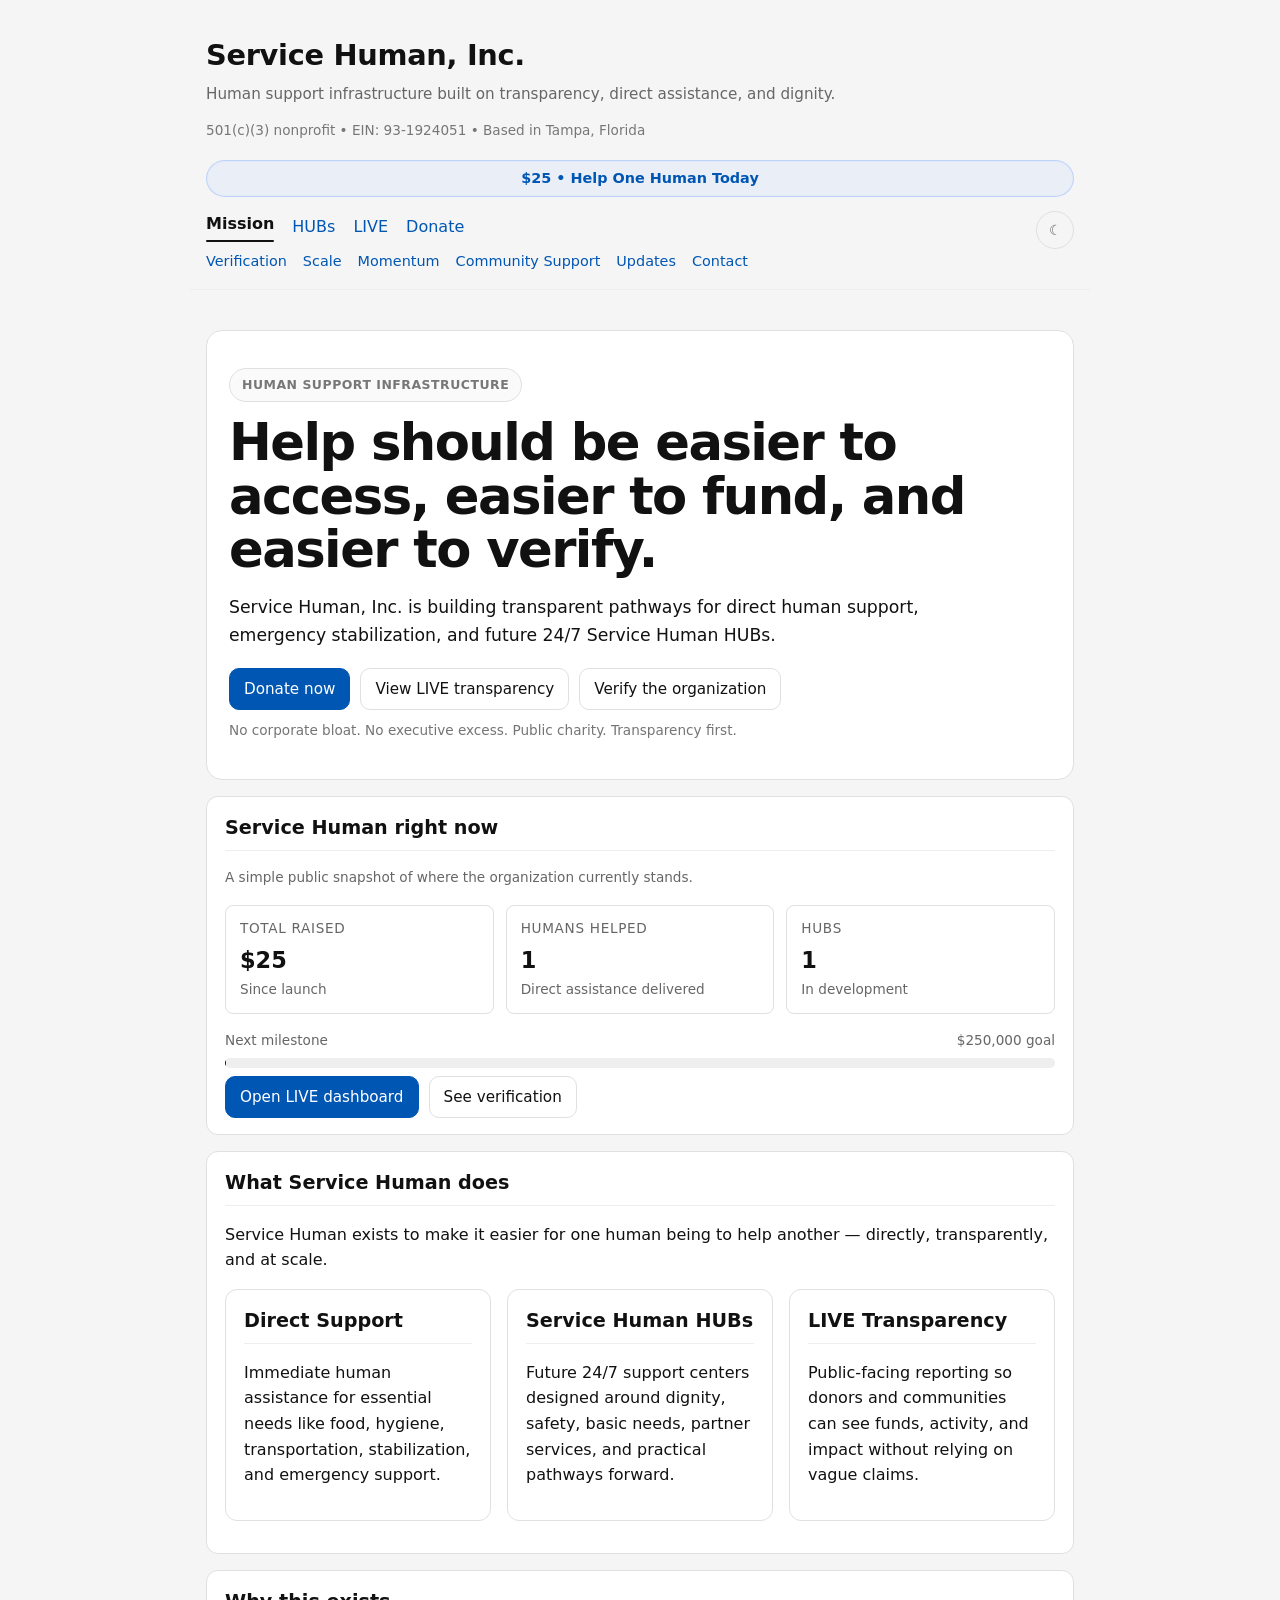
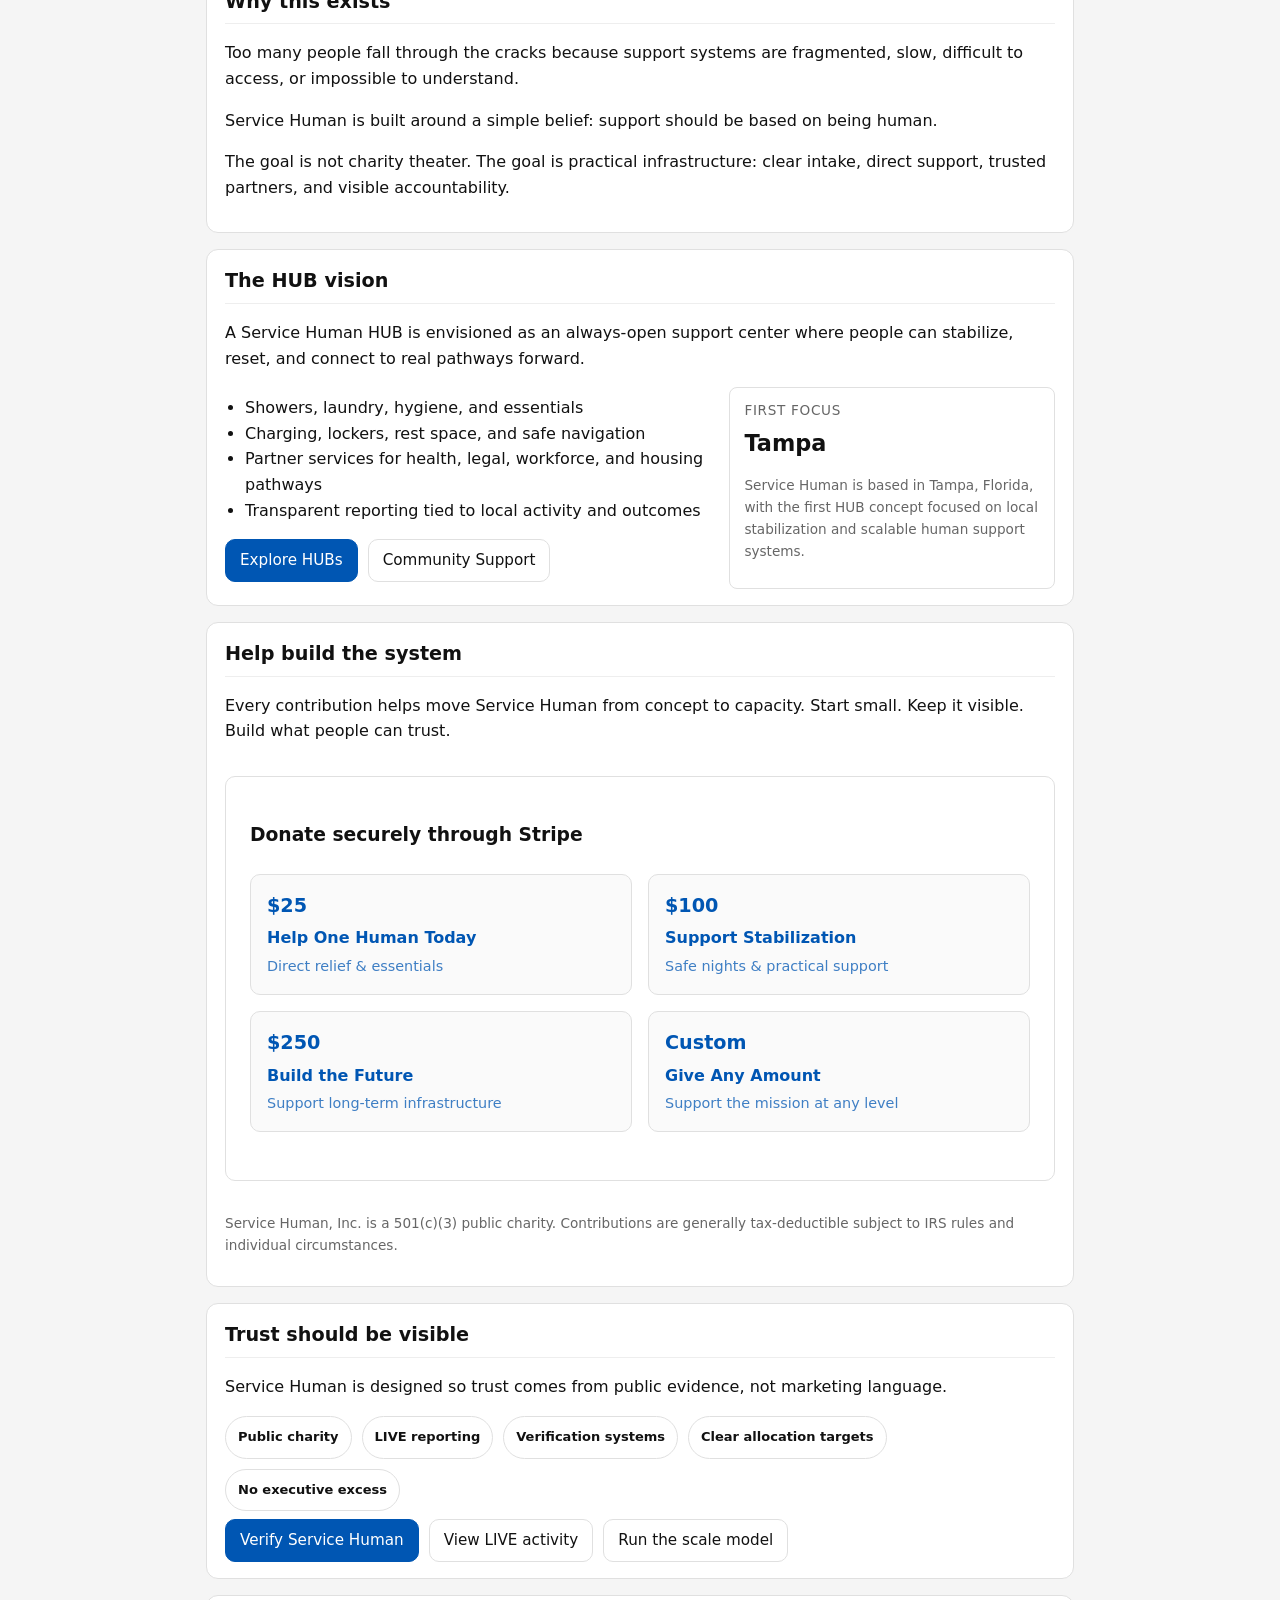
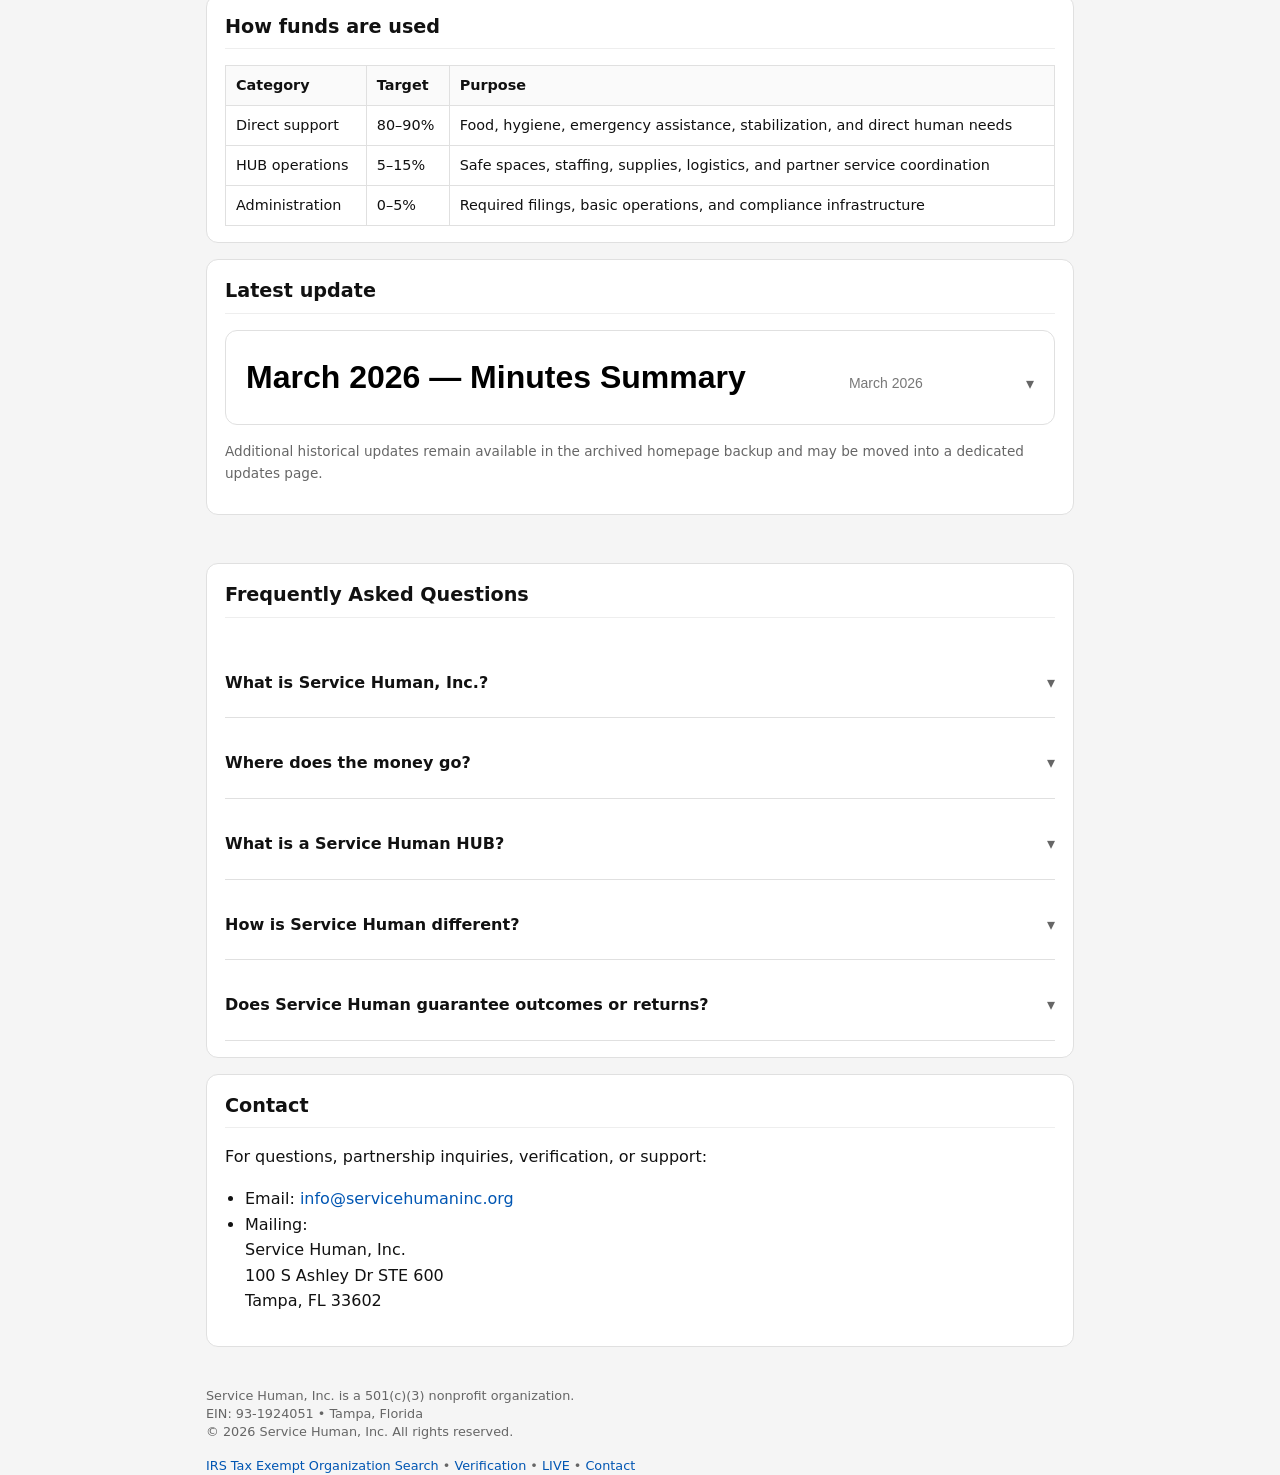
==== commit 004014a8: "Update index.html Redesign homepage v2" ====
--- a/index.html
+++ b/index.html
@@ -4,24 +4,25 @@
   <meta charset="utf-8">
   <meta name="viewport" content="width=device-width, initial-scale=1">
 
-  <title>Service Human, Inc.</title>
-  <meta name="description" content="A 501(c)(3) nonprofit dedicated to helping human beings directly — with no corporate bloat, no executive excess, and radical transparency.">
-
-  <!-- Social Preview -->
-  <meta property="og:title" content="Service Human, Inc.">
-  <meta property="og:description" content="A 501(c)(3) nonprofit dedicated to helping human beings directly — with no corporate bloat, no executive excess, and radical transparency.">
+  <title>Service Human, Inc. | Human Support Infrastructure</title>
+  <meta name="description" content="Service Human, Inc. is a 501(c)(3) nonprofit building transparent human support infrastructure, direct assistance pathways, and future 24/7 Service Human HUBs.">
+
+  <link rel="canonical" href="https://servicehumaninc.org/">
+  <meta name="theme-color" content="#111827">
+
+  <meta property="og:title" content="Service Human, Inc. | Human Support Infrastructure">
+  <meta property="og:description" content="Transparent human support infrastructure. Direct assistance. Future 24/7 HUBs. Public accountability.">
   <meta property="og:type" content="website">
   <meta property="og:url" content="https://servicehumaninc.org/">
-  <meta property="og:image" content="https://servicehumaninc.org/sh-og.jpeg">
+  <meta property="og:image" content="https://servicehumaninc.org/sh-og-final.jpeg">
   <meta property="og:image:type" content="image/jpeg">
   <meta property="og:image:width" content="1200">
   <meta property="og:image:height" content="630">
-  <meta property="og:image:alt" content="Service Human, Inc. — We rebuild what’s left after crisis through radical transparency">
-
-  <link rel="stylesheet" href="/styles.css?v=faq1">
-  
-  <script src="/theme.js" defer></script>
-  
+  <meta property="og:image:alt" content="Service Human, Inc. — human support infrastructure built on transparency">
+
+  <link rel="stylesheet" href="/styles.css?v=homepage-v2">
+  <script src="/theme.js?v=menu5" defer></script>
+
   <script type="application/ld+json">
 {
   "@context": "https://schema.org",
@@ -29,7 +30,7 @@
   "name": "Service Human, Inc.",
   "url": "https://servicehumaninc.org/",
   "logo": "https://servicehumaninc.org/sh-og-final.jpeg",
-  "description": "A 501(c)(3) nonprofit dedicated to helping human beings directly — with no corporate bloat, no executive excess, and radical transparency.",
+  "description": "Service Human, Inc. is a 501(c)(3) nonprofit building transparent human support infrastructure, direct assistance pathways, and future 24/7 Service Human HUBs.",
   "email": "info@servicehumaninc.org",
   "taxID": "93-1924051",
   "address": {
@@ -42,55 +43,7 @@
   },
   "areaServed": "United States"
 }
-</script>
-  <script type="application/ld+json">
-{
-  "@context": "https://schema.org",
-  "@type": "FAQPage",
-  "mainEntity": [
-    {
-      "@type": "Question",
-      "name": "What is Service Human, Inc.?",
-      "acceptedAnswer": {
-        "@type": "Answer",
-        "text": "Service Human, Inc. is a nonprofit built to make it easier for one human being to help another directly, transparently, and at scale."
-      }
-    },
-    {
-      "@type": "Question",
-      "name": "Where does the money go?",
-      "acceptedAnswer": {
-        "@type": "Answer",
-        "text": "Primarily to direct human support. A small portion sustains the infrastructure required to deliver that support consistently and transparently."
-      }
-    },
-    {
-      "@type": "Question",
-      "name": "How is Service Human different from other charities?",
-      "acceptedAnswer": {
-        "@type": "Answer",
-        "text": "Service Human is designed around visibility. People do not have to trust claims; they can verify outcomes, allocation, and activity in real time."
-      }
-    },
-    {
-      "@type": "Question",
-      "name": "What is a Service Human HUB?",
-      "acceptedAnswer": {
-        "@type": "Answer",
-        "text": "A Service Human HUB is a local support center providing stabilization, coordination, and direct pathways to resources."
-      }
-    },
-    {
-      "@type": "Question",
-      "name": "Does Service Human guarantee outcomes or returns?",
-      "acceptedAnswer": {
-        "@type": "Answer",
-        "text": "No. Service Human is human support infrastructure, not an investment product. The goal is participation, visibility, and consistent delivery of help."
-      }
-    }
-  ]
-}
-</script>
+  </script>
 </head>
 
 <body>
@@ -98,161 +51,219 @@
 <header>
   <div class="site-title">Service Human, Inc.</div>
   <p class="site-subtitle">
-    A 501(c)(3) nonprofit dedicated to helping human beings directly – with no corporate bloat,
-    no executive excess, and radical transparency.
+    Human support infrastructure built on transparency, direct assistance, and dignity.
   </p>
   <p class="meta-line">
-    <strong>EIN:</strong> 93-1924051 •
-    <a href="https://apps.irs.gov/app/eos/" target="_blank" rel="noopener">
-      IRS Tax Exempt Organization Search
+    501(c)(3) nonprofit • EIN: 93-1924051 • Based in Tampa, Florida
+  </p>
+
+  <div class="top-actions">
+    <a
+      class="quick-help-btn"
+      href="https://donate.stripe.com/eVqaEY7MTbpi4iR7SZ9Zm04"
+      target="_blank"
+      rel="noopener noreferrer"
+      aria-label="Donate $25 to help one human today"
+    >
+      $25 • Help One Human Today
     </a>
-    <br>
-    Deductibility status: <strong>Public charity (PC)</strong> – contributions are generally tax-deductible
-    (up to 60% of AGI for cash gifts, subject to IRS limits).
-    <br>
-    Based in <strong>Tampa, Florida</strong>
-  </p>
-
-<div class="top-actions">
-  <a
-    class="quick-help-btn"
-    href="https://donate.stripe.com/eVqaEY7MTbpi4iR7SZ9Zm04"
-    target="_blank"
-    rel="noopener noreferrer"
-    aria-label="Donate $25 to help one human today"
-  >
-    $25 • Help One Human Today
-  </a>
-
-  <button class="menu-toggle" aria-label="Open navigation">
-    ☰
-  </button>
-</div>
-  
-<div class="site-nav-wrap" id="site-nav-wrap">
-  <div class="site-nav-group">
-    <nav class="primary-nav" aria-label="Primary">
-      <a href="#about" class="active">About</a>
-      <a href="/hubs/">HUBs</a>
-      <a href="/live/">LIVE</a>
-      <a href="#donate">Donate</a>
-    </nav>
-
-    <nav class="secondary-nav" aria-label="More">
-      <a href="/verification/">Verification</a>
-      <a href="/scale/">Scale</a>
-      <a href="/momentum/">Momentum</a>
-      <a href="#usage">How funds are used</a>
-      <a href="#blog">Updates</a>
-      <a href="#contact">Contact</a>
-      <a href="/community-support/">Community Support</a>
-    </nav>
+
+    <button class="menu-toggle" aria-label="Open navigation">
+      ☰
+    </button>
   </div>
 
-  <button id="theme-toggle" class="theme-toggle" type="button" aria-label="Toggle color theme">
-    <span class="theme-toggle-icon">◐</span>
-    <span class="theme-toggle-label">Theme</span>
-  </button>
-</div>
+  <div class="site-nav-wrap" id="site-nav-wrap">
+    <div class="site-nav-group">
+      <nav class="primary-nav" aria-label="Primary">
+        <a href="#mission" class="active">Mission</a>
+        <a href="/hubs/">HUBs</a>
+        <a href="/live/">LIVE</a>
+        <a href="#donate">Donate</a>
+      </nav>
+
+      <nav class="secondary-nav" aria-label="More">
+        <a href="/verification/">Verification</a>
+        <a href="/scale/">Scale</a>
+        <a href="/momentum/">Momentum</a>
+        <a href="/community-support/">Community Support</a>
+        <a href="#updates">Updates</a>
+        <a href="#contact">Contact</a>
+      </nav>
+    </div>
+
+    <button id="theme-toggle" class="theme-toggle" type="button" aria-label="Toggle color theme">
+      <span class="theme-toggle-icon">◐</span>
+      <span class="theme-toggle-label">Theme</span>
+    </button>
+  </div>
 </header>
 
 <main>
 
-<section class="scale-link hero-scale">
-  <p class="eyebrow">Built for participation at scale</p>
-  <h2>Scale isn’t magic. It’s participation.</h2>
-
-<p class="hero-lead">
-What happens when even a tiny percentage of people contribute
-subscription-level amounts to humanitarian infrastructure?
-</p>
-
-  <div class="hero-actions">
-    <a class="btn primary" href="/scale/#calculator">Run the Numbers</a>
-    <a class="btn" href="#donate">Donate now</a>
-  </div>
-<p class="hero-footnote">
-No billionaires required. Just people.
-</p>
-</section>
-  <!-- ABOUT -->
-  <section id="about">
-    <h2>About Service Human</h2>
-    <p>
-      Service Human, Inc. exists for one purpose: to help people. We do not exist to make a profit,
-      to chase status, or to build an empire. We exist to make it easier for one human being to help another.
-    </p>
-
-    <ul>
-      <li><strong>People first.</strong> We help individuals without conditions or labels.</li>
-      <li><strong>No executive bloat.</strong> No excess salaries.</li>
-      <li><strong>Transparency.</strong> Donors can see how funds are allocated.</li>
-      <li><strong>Collaboration.</strong> We work with governments, but we are not controlled by them.</li>
-    </ul>
-  </section>
-
-  <!-- MEDIA / TALKS -->
-  <section id="media">
-    <h2>Talks &amp; Video Messages</h2>
-    <p>
-      This is our digital stage. When there’s something worth saying to the world,
-      it will live here — free, open, and accessible to anyone who needs it.
-    </p>
-
-    <div class="video-stage">
-      <div class="video-frame">
-        <img
-          src="office-stage.png"
-          alt="Service Human digital stage — talks coming soon"
-          class="video-placeholder"
-        />
-      </div>
-      <div class="video-meta">
-        <h3 class="video-title">Talks coming soon</h3>
-        <p class="video-description">
-          Long-form talks, briefings, and messages from Service Human will live here — free, open,
-          and accessible to anyone who needs them.
-        </p>
-      </div>
-    </div>
-
-    <div class="talk-list">
-      <h3>All Talks &amp; Appearances</h3>
-      <ul>
-        <li>
-          <span class="talk-label">YouTube</span>
-          <a href="https://youtube.com/watch?v=VIDEO_ID" target="_blank" rel="noopener">
-            Service Human – Why We Built It This Way
-          </a>
-          <span class="talk-meta">• 18 min</span>
-        </li>
-        <li>
-          <span class="talk-label vimeo">Vimeo</span>
-          <a href="https://vimeo.com/VIDEO_ID" target="_blank" rel="noopener">
-            Service Human – Humanity Investing in Humanity
-          </a>
-          <span class="talk-meta">• 24 min</span>
-        </li>
-      </ul>
-      <p class="small">
-        As new talks go live, we’ll add them here so everything stays in one simple, permanent place.
-      </p>
-    </div>
-  </section>
-
-  <!-- DONATE -->
+  <section id="mission" class="hero-scale">
+    <p class="eyebrow">Human support infrastructure</p>
+    <h2>Help should be easier to access, easier to fund, and easier to verify.</h2>
+
+    <p class="hero-lead">
+      Service Human, Inc. is building transparent pathways for direct human support,
+      emergency stabilization, and future 24/7 Service Human HUBs.
+    </p>
+
+    <div class="hero-actions">
+      <a class="btn primary" href="#donate">Donate now</a>
+      <a class="btn" href="/live/">View LIVE transparency</a>
+      <a class="btn" href="/verification/">Verify the organization</a>
+    </div>
+
+    <p class="hero-footnote small">
+      No corporate bloat. No executive excess. Public charity. Transparency first.
+    </p>
+  </section>
+
+  <section id="status">
+    <h2>Service Human right now</h2>
+    <p class="small">
+      A simple public snapshot of where the organization currently stands.
+    </p>
+
+    <div class="status-grid">
+      <div class="status-card">
+        <div class="status-label">Total raised</div>
+        <div class="status-value">$25</div>
+        <div class="status-note small">Since launch</div>
+      </div>
+
+      <div class="status-card">
+        <div class="status-label">Humans helped</div>
+        <div class="status-value">1</div>
+        <div class="status-note small">Direct assistance delivered</div>
+      </div>
+
+      <div class="status-card">
+        <div class="status-label">HUBs</div>
+        <div class="status-value">1</div>
+        <div class="status-note small">In development</div>
+      </div>
+    </div>
+
+    <div class="status-progress">
+      <div class="status-progress-header">
+        <span class="small">Next milestone</span>
+        <span class="small">$250,000 goal</span>
+      </div>
+      <div class="status-progress-bar">
+        <div class="status-progress-fill" style="width: 0.1%;"></div>
+      </div>
+    </div>
+
+    <div class="hero-actions">
+      <a class="btn primary" href="/live/">Open LIVE dashboard</a>
+      <a class="btn" href="/verification/">See verification</a>
+    </div>
+  </section>
+
+  <section>
+    <h2>What Service Human does</h2>
+    <p>
+      Service Human exists to make it easier for one human being to help another —
+      directly, transparently, and at scale.
+    </p>
+
+    <div class="grid three">
+      <div class="card">
+        <h2>Direct Support</h2>
+        <p>
+          Immediate human assistance for essential needs like food, hygiene, transportation,
+          stabilization, and emergency support.
+        </p>
+      </div>
+
+      <div class="card">
+        <h2>Service Human HUBs</h2>
+        <p>
+          Future 24/7 support centers designed around dignity, safety, basic needs,
+          partner services, and practical pathways forward.
+        </p>
+      </div>
+
+      <div class="card">
+        <h2>LIVE Transparency</h2>
+        <p>
+          Public-facing reporting so donors and communities can see funds, activity,
+          and impact without relying on vague claims.
+        </p>
+      </div>
+    </div>
+  </section>
+
+  <section>
+    <h2>Why this exists</h2>
+    <p>
+      Too many people fall through the cracks because support systems are fragmented,
+      slow, difficult to access, or impossible to understand.
+    </p>
+
+    <p>
+      Service Human is built around a simple belief:
+      support should be based on being human.
+    </p>
+
+    <p>
+      The goal is not charity theater. The goal is practical infrastructure:
+      clear intake, direct support, trusted partners, and visible accountability.
+    </p>
+  </section>
+
+  <section>
+    <h2>The HUB vision</h2>
+    <p>
+      A Service Human HUB is envisioned as an always-open support center where people
+      can stabilize, reset, and connect to real pathways forward.
+    </p>
+
+    <div class="grid two">
+      <div>
+        <ul>
+          <li>Showers, laundry, hygiene, and essentials</li>
+          <li>Charging, lockers, rest space, and safe navigation</li>
+          <li>Partner services for health, legal, workforce, and housing pathways</li>
+          <li>Transparent reporting tied to local activity and outcomes</li>
+        </ul>
+
+        <div class="hero-actions">
+          <a class="btn primary" href="/hubs/">Explore HUBs</a>
+          <a class="btn" href="/community-support/">Community Support</a>
+        </div>
+      </div>
+
+      <div class="status-card">
+        <div class="status-label">First focus</div>
+        <div class="status-value">Tampa</div>
+        <p class="small">
+          Service Human is based in Tampa, Florida, with the first HUB concept focused on
+          local stabilization and scalable human support systems.
+        </p>
+      </div>
+    </div>
+  </section>
+
   <section id="donate">
-    <h2>Donate</h2>
+    <h2>Help build the system</h2>
+    <p>
+      Every contribution helps move Service Human from concept to capacity.
+      Start small. Keep it visible. Build what people can trust.
+    </p>
 
     <div class="stripe-donate-box">
-      <h3>Donate Quickly — Protected by Stripe</h3>
+      <h3>Donate securely through Stripe</h3>
 
       <div class="stripe-options">
         <a class="stripe-tier"
            href="https://donate.stripe.com/eVqaEY7MTbpi4iR7SZ9Zm04"
            target="_blank" rel="noopener noreferrer">
           <strong>$25</strong>
-          <span>Feed One Human</span>
+          <span>Help One Human Today</span>
           <em>Direct relief &amp; essentials</em>
         </a>
 
@@ -260,8 +271,8 @@
            href="https://buy.stripe.com/eVqcN6gjp64Y9Dbb5b9Zm01"
            target="_blank" rel="noopener noreferrer">
           <strong>$100</strong>
-          <span>Fund a Day of Shelter</span>
-          <em>Safe nights &amp; support services</em>
+          <span>Support Stabilization</span>
+          <em>Safe nights &amp; practical support</em>
         </a>
 
         <a class="stripe-tier"
@@ -269,549 +280,212 @@
            target="_blank" rel="noopener noreferrer">
           <strong>$250</strong>
           <span>Build the Future</span>
-          <em>Support long-term impact</em>
+          <em>Support long-term infrastructure</em>
         </a>
 
         <a class="stripe-tier"
            href="https://donate.stripe.com/bJe6oI9V1aleaHf4GN9Zm03"
            target="_blank" rel="noopener noreferrer">
-          <strong>Custom Amount</strong>
-          <span>Set your own amount</span>
-          <em>Your gift powers real change</em>
+          <strong>Custom</strong>
+          <span>Give Any Amount</span>
+          <em>Support the mission at any level</em>
         </a>
       </div>
     </div>
 
-    <p>Every contribution directly helps real people.</p>
-
-    <div class="donate-options">
-      <a class="donate-btn primary"
-         href="mailto:trevor@servicehumaninc.org?subject=Service%20Human%20donation%20-%20one-time">
-        Give a one-time gift
-      </a>
-
-      <a class="donate-btn"
-         href="mailto:trevor@servicehumaninc.org?subject=Service%20Human%20donation%20-%20monthly">
-        Become a monthly supporter
-      </a>
-
-      <a class="donate-btn"
-         href="mailto:trevor@servicehumaninc.org?subject=Service%20Human%20donation%20-%20DAF%20or%20large%20gift">
-        Donor-advised / large gifts
-      </a>
-    </div>
-  </section>
-
-  <!-- STATUS / LIVE TRACKER -->
-  <section id="status">
-    <h2>Live Status</h2>
     <p class="small">
-      This status is updated manually as donations come in. Simple on purpose, so anyone can see where things stand at a glance.
-    </p>
-
-    <div class="status-grid">
-      <div class="status-card">
-        <div class="status-label">Total raised</div>
-        <div class="status-value">$25</div>
-        <div class="status-note small">Since launch</div>
-      </div>
-
-      <div class="status-card">
-        <div class="status-label">Humans helped</div>
-        <div class="status-value">1</div>
-        <div class="status-note small">Direct assistance delivered</div>
-      </div>
-
-      <div class="status-card">
-        <div class="status-label">Service Human HUBs</div>
-        <div class="status-value">1</div>
-        <div class="status-note small">Active or in development</div>
-      </div>
-    </div>
-
-    <div class="status-progress">
-      <div class="status-progress-header">
-        <span class="small">Next milestone</span>
-        <span class="small">$250,000 goal</span>
-      </div>
-      <div class="status-progress-bar">
-        <div class="status-progress-fill" style="width: 0.1%;"></div>
-      </div>
-      <p class="small">
-        As donations come in, we’ll update this bar so anyone can see how close we are in real time.
-      </p>
-    </div>
-  </section>
-
-  <!-- USAGE / ALLOCATION -->
-  <section id="usage">
-    <h2>How Funds Are Used</h2>
+      Service Human, Inc. is a 501(c)(3) public charity. Contributions are generally tax-deductible
+      subject to IRS rules and individual circumstances.
+    </p>
+  </section>
+
+  <section>
+    <h2>Trust should be visible</h2>
+    <p>
+      Service Human is designed so trust comes from public evidence, not marketing language.
+    </p>
+
+    <div class="pillrow">
+      <div class="pill">Public charity</div>
+      <div class="pill">LIVE reporting</div>
+      <div class="pill">Verification systems</div>
+      <div class="pill">Clear allocation targets</div>
+      <div class="pill">No executive excess</div>
+    </div>
+
+    <div class="hero-actions">
+      <a class="btn primary" href="/verification/">Verify Service Human</a>
+      <a class="btn" href="/live/">View LIVE activity</a>
+      <a class="btn" href="/scale/">Run the scale model</a>
+    </div>
+  </section>
+
+  <section>
+    <h2>How funds are used</h2>
     <table class="allocation-table">
-      <tr><th>Category</th><th>Target</th><th>Notes</th></tr>
-      <tr><td>Direct support</td><td>80–90%</td><td>Housing, food, emergency help</td></tr>
-      <tr><td>HUB operations</td><td>5–15%</td><td>Safe spaces, staff, supplies</td></tr>
-      <tr><td>Administration</td><td>0–5%</td><td>Required filings only</td></tr>
+      <tr>
+        <th>Category</th>
+        <th>Target</th>
+        <th>Purpose</th>
+      </tr>
+      <tr>
+        <td>Direct support</td>
+        <td>80–90%</td>
+        <td>Food, hygiene, emergency assistance, stabilization, and direct human needs</td>
+      </tr>
+      <tr>
+        <td>HUB operations</td>
+        <td>5–15%</td>
+        <td>Safe spaces, staffing, supplies, logistics, and partner service coordination</td>
+      </tr>
+      <tr>
+        <td>Administration</td>
+        <td>0–5%</td>
+        <td>Required filings, basic operations, and compliance infrastructure</td>
+      </tr>
     </table>
   </section>
 
-  <!-- UPDATES / FIELD NOTES -->
-  <section id="blog">
-    <h2>Updates &amp; Field Notes</h2>
-    <p class="small">This section is intentionally simple.</p>
-
-    <!-- UPDATE: March 2026 Minutes -->
-<section class="update-block" data-published="2026-03-31">
-  <div class="update-container">
-
-    <button
-      class="update-toggle"
-      type="button"
-      aria-expanded="false"
-      aria-controls="update-2026-03-minutes"
-    >
-      <span class="update-title">March 2026 — Minutes (Summary Record)</span>
-      <span class="update-date">March 2026</span>
-    </button>
-
-    <div id="update-2026-03-minutes" class="update-content" hidden>
-      <div class="update-body">
-
-        <p><strong>Reporting Period:</strong> March 1–31, 2026<br>
-           <strong>Record Type:</strong> Administrative, Strategic, and Systems Development Summary<br>
-           <strong>Purpose:</strong> Documentation of infrastructure development, transparency systems, and operational modeling
-        </p>
-
-        <p>
-          March 2026 marked a transition from foundational planning into structured system development.
-          Activities focused on defining deployment frameworks, expanding transparency mechanisms,
-          and modeling scalable approaches to humanitarian support delivery.
-        </p>
-
-        <p><strong>Matters Discussed</strong></p>
-
-        <p><strong>Deployment Framework and Program Structure</strong></p>
-        <ul>
-          <li>Defined a project-based deployment model centered on focused, time-bound initiatives.</li>
-          <li>Established the concept of clearly scoped campaigns with defined funding targets and reporting structures.</li>
-          <li>Outlined alignment between individual contributors and potential institutional participation.</li>
-        </ul>
-
-        <p><strong>Campaign Development (Tampa Essential Support Campaign)</strong></p>
-        <ul>
-          <li>Developed the framework for a localized support initiative focused on immediate stabilization needs.</li>
-          <li>Defined areas of support including essential supplies, transportation assistance, and intake coordination.</li>
-          <li>Established a preliminary funding target and projected support capacity.</li>
-        </ul>
-
-        <p><strong>Transparency Systems and Public Ledger</strong></p>
-        <ul>
-          <li>Implemented a public-facing activity ledger displaying donation events without personal identifying information.</li>
-          <li>Structured entries to include timestamps, identifiers, and verification pathways.</li>
-          <li>Reinforced commitment to real-time visibility of organizational activity.</li>
-        </ul>
-
-        <p><strong>Scale Modeling and Participation Analysis</strong></p>
-        <ul>
-          <li>Developed an interactive model to evaluate participation rates and contribution scenarios at scale.</li>
-          <li>Analyzed potential financial outcomes based on varying levels of engagement and contribution amounts.</li>
-          <li>Explored the relationship between collective participation and large-scale humanitarian impact.</li>
-        </ul>
-
-        <p><strong>Website and Public Interface Development</strong></p>
-        <ul>
-          <li>Continued refinement of the Service Human website to support clarity, usability, and transparency.</li>
-          <li>Integrated new sections to communicate deployment structure, current initiatives, and system capabilities.</li>
-          <li>Maintained a consistent approach focused on simplicity and non-promotional presentation.</li>
-        </ul>
-
-        <p><strong>Actions Taken</strong></p>
-        <ul>
-          <li>Implemented deployment framework concepts within the public-facing website structure.</li>
-          <li>Established initial transparency features, including a public activity ledger.</li>
-          <li>Developed and deployed a participation modeling tool for internal and public understanding.</li>
-          <li>No direct service disbursements were executed during this reporting period.</li>
-        </ul>
-
-        <p><strong>Status and Outlook</strong></p>
-        <p>
-          March 2026 represented a progression into structured system implementation and operational modeling.
-          The organization continued to build toward actionable deployment while maintaining a disciplined
-          approach to transparency, documentation, and responsible growth.
-        </p>
-
-        <p><em>This record is maintained as part of Service Human, Inc.’s official organizational documentation.</em></p>
-
-      </div>
-    </div>
-
-  </div>
-</section>
-    <!-- UPDATE: February 2026 Minutes -->
-  <section class="update-block" data-published="2026-02-28">
-  <div class="update-container">
-
-    <button
-      class="update-toggle"
-      type="button"
-      aria-expanded="false"
-      aria-controls="update-2026-02-minutes"
-    >
-      <span class="update-title">February 2026 — Minutes (Summary Record)</span>
-      <span class="update-date">February 2026</span>
-    </button>
-
-    <div id="update-2026-02-minutes" class="update-content" hidden>
-      <div class="update-body">
-
-        <p><strong>Reporting Period:</strong> February 1–28, 2026<br>
-           <strong>Record Type:</strong> Administrative, Strategic, and Infrastructure Development Summary<br>
-           <strong>Purpose:</strong> Documentation of organizational planning, infrastructure progress, and operational preparation
-        </p>
-
-        <p>
-          February 2026 focused on continued infrastructure development, operational planning,
-          and the refinement of Service Human, Inc.’s transparency-first operating framework.
-          Work during this period emphasized establishing sustainable systems, strengthening
-          documentation practices, and preparing foundational structures required for long-term
-          organizational activity.
-        </p>
-
-        <p><strong>Matters Discussed</strong></p>
-
-        <p><strong>Organizational Infrastructure and Administrative Preparation</strong></p>
-        <ul>
-          <li>Continued development of Service Human’s digital presence and documentation structure.</li>
-          <li>Ongoing review of operational workflows intended to support future program activities.</li>
-          <li>Consideration of long-term governance structures and potential advisory participation.</li>
-        </ul>
-
-        <p><strong>Transparency and Documentation Systems</strong></p>
-        <ul>
-          <li>Expansion of the public-facing documentation system used to record organizational updates and internal activity summaries.</li>
-          <li>Implementation of a structured monthly minutes format to maintain consistent public records.</li>
-          <li>Evaluation of approaches that allow transparency while avoiding exaggerated claims or premature announcements.</li>
-        </ul>
-
-        <p><strong>Financial Transparency and Program Planning</strong></p>
-        <ul>
-          <li>Discussion of budget modeling for potential future humanitarian assistance initiatives.</li>
-          <li>Development of preliminary allocation frameworks designed to prioritize direct assistance and minimize administrative overhead.</li>
-          <li>Exploration of ways to track and present financial transparency in a clear and publicly understandable format.</li>
-        </ul>
-
-        <p><strong>Technology and Operational Tools</strong></p>
-        <ul>
-          <li>Evaluation of digital tools and software platforms that may support organizational management, documentation, and outreach.</li>
-          <li>Consideration of systems capable of supporting long-term organizational transparency and operational resilience.</li>
-        </ul>
-
-        <p><strong>Public Communication and Mission Clarity</strong></p>
-        <ul>
-          <li>Continued refinement of language used to describe Service Human’s mission and guiding principles.</li>
-          <li>Focus on presenting the organization in a clear, measured, and non-promotional manner.</li>
-          <li>Reaffirmation of the organization’s commitment to ethical operations and public accountability.</li>
-        </ul>
-
-        <p><strong>Actions Taken</strong></p>
-        <ul>
-          <li>No programmatic deployments or direct assistance activities were initiated during this reporting period.</li>
-          <li>Work remained focused on administrative development, infrastructure preparation, and transparency systems.</li>
-        </ul>
-
-        <p><strong>Status and Outlook</strong></p>
-        <p>
-          February 2026 served as a continuation of Service Human’s early organizational development
-          phase. Efforts during this period were directed toward strengthening operational readiness,
-          documentation systems, and transparency practices. These preparatory activities are intended
-          to support responsible program development in future stages of the organization’s growth.
-        </p>
-
-        <p><em>This record is maintained as part of Service Human, Inc.’s official organizational documentation.</em></p>
-
-      </div>
-    </div>
-
-  </div>
-</section>
-    <!-- UPDATE: January 2026 Minutes -->
-<section class="update-block" data-published="2026-01-31">
-  <div class="update-container">
-
-    <button
-      class="update-toggle"
-      type="button"
-      aria-expanded="false"
-      aria-controls="update-2026-01-minutes"
-    >
-      <span class="update-title">January 2026 — Minutes (Summary Record)</span>
-      <span class="update-date">January 2026</span>
-    </button>
-
-    <div id="update-2026-01-minutes" class="update-content" hidden>
-      <div class="update-body">
-
-        <p><strong>Reporting Period:</strong> January 1–31, 2026<br>
-           <strong>Record Type:</strong> Administrative and Strategic Activities Summary<br>
-           <strong>Purpose:</strong> Documentation of organizational planning and foundational development
-        </p>
-
-        <p>
-          January 2026 was dedicated to foundational planning, structural clarification, and early-stage
-          development of Service Human, Inc.’s long-term mission framework. Activities during this period
-          focused on establishing direction, defining operational principles, and evaluating sustainable
-          approaches to building a humanitarian organization grounded in transparency and ethical integrity.
-        </p>
-
-        <p><strong>Matters Discussed</strong></p>
-
-        <p><strong>Mission Definition and Guiding Principles</strong></p>
-        <ul>
-          <li>Continued refinement of Service Human’s core purpose: providing direct support to human beings without discrimination or profit-driven motives.</li>
-          <li>Emphasis placed on avoiding traditional nonprofit inefficiencies, excessive administrative overhead, and executive compensation structures inconsistent with the organization’s philosophy.</li>
-          <li>Reinforced commitment to radical transparency as a defining operational value.</li>
-        </ul>
-
-        <p><strong>Organizational Structure and Sustainability</strong></p>
-        <ul>
-          <li>Explored models for building a lean organizational structure capable of scaling responsibly over time.</li>
-          <li>Discussed the importance of protecting the mission from burnout, overextension, and reliance on performative or non-committal support.</li>
-          <li>Considered strategies for setting clear expectations around volunteer involvement and advisory participation.</li>
-        </ul>
-
-        <p><strong>Advisory and Skill-Based Support Considerations</strong></p>
-        <ul>
-          <li>Evaluated the potential role of individuals with financial, strategic, or entrepreneurial experience to contribute in advisory or consultative capacities.</li>
-          <li>Focused on identifying contributions based on practical action and aligned values rather than titles or symbolic involvement.</li>
-        </ul>
-
-        <p><strong>Public Presence and Communication Strategy</strong></p>
-        <ul>
-          <li>Reviewed approaches for introducing Service Human publicly in a way that prioritizes clarity over promotion.</li>
-          <li>Emphasis placed on measured communication, mission education, and avoiding exaggerated claims or urgency-based messaging.</li>
-          <li>Recognized the importance of building credibility through documented action rather than visibility alone.</li>
-        </ul>
-
-        <p><strong>Early Infrastructure and Tooling</strong></p>
-        <ul>
-          <li>Explored low-cost and free tools to support early-stage operations, digital presence, and organizational documentation.</li>
-          <li>Considered equipment and logistical resources that may support future field documentation and outreach activities, though no operational deployment occurred during this period.</li>
-        </ul>
-
-        <p><strong>Actions Taken</strong></p>
-        <ul>
-          <li>No formal resolutions, financial disbursements, or program launches occurred during this reporting period.</li>
-          <li>Work remained focused on planning, mission clarification, and preparatory development.</li>
-        </ul>
-
-        <p><strong>Status and Outlook</strong></p>
-        <p>
-          January 2026 served as an early-stage alignment period, ensuring that future growth would be rooted
-          in clearly defined values, ethical guardrails, and operational discipline. The groundwork laid during
-          this period informed subsequent structural, transparency, and documentation efforts later in the year.
-        </p>
-
-        <p><em>This record is maintained as part of Service Human, Inc.’s official organizational documentation.</em></p>
-
-      </div>
-    </div>
-
-  </div>
-</section>
-    <!-- UPDATE: December Minutes (as a proper update card) -->
-    <section class="update-block" data-published="2025-12-31">
+  <section id="updates">
+    <h2>Latest update</h2>
+
+    <section class="update-block" data-published="2026-03-31">
       <div class="update-container">
-
-        <button class="update-toggle" type="button" aria-expanded="false" aria-controls="update-2025-12-minutes">
-          <span class="update-title">December 2025 — Minutes (Summary Record)</span>
-          <span class="update-date">December 2025</span>
+        <button
+          class="update-toggle"
+          type="button"
+          aria-expanded="false"
+          aria-controls="update-2026-03-minutes"
+        >
+          <span class="update-title">March 2026 — Minutes Summary</span>
+          <span class="update-date">March 2026</span>
         </button>
 
-        <div id="update-2025-12-minutes" class="update-content" hidden>
+        <div id="update-2026-03-minutes" class="update-content" hidden>
           <div class="update-body">
-            <p><strong>Reporting Period:</strong> December 1–31, 2025<br>
-               <strong>Record Type:</strong> Administrative and Strategic Activities Summary<br>
-               <strong>Purpose:</strong> Documentation of organizational planning and governance activity
+            <p>
+              March 2026 marked a transition from foundational planning into structured system development.
+              Activities focused on defining deployment frameworks, expanding transparency mechanisms,
+              and modeling scalable approaches to humanitarian support delivery.
             </p>
 
             <p>
-              December 2025 was dedicated to organizational planning, strategic development, and infrastructure
-              preparation in support of Service Human, Inc.’s charitable mission. Activities during this period were
-              administrative and developmental in nature and did not involve the execution of direct services or
-              the disbursement of funds.
+              Work included development of project-based deployment concepts, public ledger structures,
+              scale modeling, website systems, and continued operational planning.
             </p>
 
-            <p><strong>Matters Discussed</strong></p>
-            <ul>
-              <li><strong>Mission governance:</strong> reaffirmed charitable purpose and guiding principles; emphasized mission integrity.</li>
-              <li><strong>Transparency:</strong> discussed preliminary frameworks for financial transparency, donor accountability, and public reporting.</li>
-              <li><strong>Infrastructure:</strong> continued development of digital and administrative systems to support scalability and audit readiness.</li>
-              <li><strong>Program planning:</strong> advanced conceptual planning for Service Human HUB initiatives; no final timelines or locations set.</li>
-              <li><strong>Funding/partnerships:</strong> explored ethical models and safeguards to prevent conflicts of interest and mission drift.</li>
-              <li><strong>Public narrative:</strong> reviewed messaging for accuracy, restraint, and alignment with transparency commitments.</li>
-            </ul>
-
-            <p><strong>Actions Taken</strong></p>
-            <ul>
-              <li>No formal resolutions, votes, or binding commitments were made during this period.</li>
-              <li>Work remained focused on planning, documentation, internal review, and preparatory development.</li>
-            </ul>
+            <p>
+              No direct service disbursements were executed during this reporting period.
+            </p>
 
             <p><em>This record is maintained as part of Service Human, Inc.’s official organizational documentation.</em></p>
           </div>
         </div>
-
       </div>
     </section>
 
-    <!-- UPDATE: First Donation / Proof-of-concept -->
-    <section class="update-block" data-published="2025-11-26">
-      <div class="update-container">
-
-        <button class="update-toggle" type="button" aria-expanded="false" aria-controls="update-2025-11-first-donation">
-          <span class="update-title">Our First Donation &amp; What It Means</span>
-          <span class="update-date">November 26, 2025</span>
-        </button>
-
-        <div id="update-2025-11-first-donation" class="update-content" hidden>
-          <div class="update-body">
-            <p>On November 9, 2025, Service Human received its very first donation: <strong>$25</strong>.</p>
-            <p>Today, our Live Status tracker moved for the first time — a thin, almost invisible sliver of progress that marks a powerful moment.</p>
-            <p><strong>Service Human officially became real.</strong></p>
-            <p>This tiny change demonstrates that transparency isn’t an idea — it’s active, visible, and working. Every donor can see their impact reflected instantly.</p>
-            <p>This is proof-of-concept for our mission.</p>
-            <p><em>Radical transparency works, and the world is ready for it.</em></p>
-            <p class="small" style="margin-top: 20px; font-style: italic;">
-              Logged on November 26, 2025 — documenting events from November 9, 2025, in the interest of radical transparency.
-            </p>
-          </div>
-        </div>
-
-      </div>
-    </section>
-
-    <!-- UPDATE: Founder’s Note -->
-    <section class="update-block" data-published="2025-11-18">
-      <div class="update-container">
-
-        <button class="update-toggle" type="button" aria-expanded="false" aria-controls="update-2025-11-founders-note">
-          <span class="update-title">Founder’s Note</span>
-          <span class="update-date">November 18, 2025</span>
-        </button>
-
-        <div id="update-2025-11-founders-note" class="update-content" hidden>
-          <div class="update-body">
-            <p>This note serves as a reminder that nothing in this world can stop a mission…</p>
-            <p><strong>If it breaks, I rebuild it stronger.<br>
-              If it’s blocked, I reroute.<br>
-              If it’s taken, I reinvent.<br>
-              If I’m slowed down, I prepare.</strong></p>
-            <p class="signature">— Trevor Marcus<br>Founder, Service Human, Inc.</p>
-          </div>
-        </div>
-
-      </div>
-    </section>
-
-    <!-- UPDATE: Humanity Investing in Humanity -->
-    <section class="update-block" data-published="2025-11-18">
-      <div class="update-container">
-
-        <button class="update-toggle" type="button" aria-expanded="false" aria-controls="update-2025-11-humanity-investing">
-          <span class="update-title">Humanity Investing in Humanity</span>
-          <span class="update-date">November 18, 2025</span>
-        </button>
-
-        <div id="update-2025-11-humanity-investing" class="update-content" hidden>
-          <div class="update-body">
-            <p><strong>The craziest part about Service Human is that the math isn’t complicated.</strong></p>
-            <p>If <strong>1,000,000 people</strong> each gave <strong>$25–$250/month</strong>… Service Human would out-impact billion-dollar programs.</p>
-            <p><strong>Movements don’t start with millions.<br>
-              They start with a handful of people who believe first.</strong></p>
-            <p class="signature">— Trevor Marcus<br>Founder, Service Human, Inc.</p>
-          </div>
-        </div>
-
-      </div>
-    </section>
-
-  </section>
-
-  <!-- CONTACT -->
+    <p class="small">
+      Additional historical updates remain available in the archived homepage backup and may be moved into
+      a dedicated updates page.
+    </p>
+  </section>
+
+  <section class="faq-section">
+    <h2>Frequently Asked Questions</h2>
+
+    <div class="faq-item">
+      <h3>What is Service Human, Inc.?</h3>
+      <div class="faq-answer">
+        <p>
+          Service Human, Inc. is a 501(c)(3) nonprofit built to make it easier for one human being
+          to help another directly, transparently, and at scale.
+        </p>
+      </div>
+    </div>
+
+    <div class="faq-item">
+      <h3>Where does the money go?</h3>
+      <div class="faq-answer">
+        <p>
+          Primarily to direct human support. A small portion sustains the infrastructure required
+          to deliver that support consistently and transparently.
+        </p>
+      </div>
+    </div>
+
+    <div class="faq-item">
+      <h3>What is a Service Human HUB?</h3>
+      <div class="faq-answer">
+        <p>
+          A Service Human HUB is a future local support center providing stabilization, coordination,
+          basic needs access, and direct pathways to resources.
+        </p>
+      </div>
+    </div>
+
+    <div class="faq-item">
+      <h3>How is Service Human different?</h3>
+      <div class="faq-answer">
+        <p>
+          Service Human is designed around visibility. Donors and communities should be able to verify
+          activity, allocation, and outcomes instead of relying only on claims.
+        </p>
+      </div>
+    </div>
+
+    <div class="faq-item">
+      <h3>Does Service Human guarantee outcomes or returns?</h3>
+      <div class="faq-answer">
+        <p>
+          No. Service Human is human support infrastructure, not an investment product.
+          The goal is participation, visibility, and consistent delivery of help.
+        </p>
+      </div>
+    </div>
+  </section>
+
   <section id="contact">
-    <h2>Contact &amp; Mailing Information</h2>
+    <h2>Contact</h2>
+    <p>
+      For questions, partnership inquiries, verification, or support:
+    </p>
+
     <ul>
       <li>Email: <a href="mailto:info@servicehumaninc.org">info@servicehumaninc.org</a></li>
-      <li>Mailing:
+      <li>
+        Mailing:
         <br>Service Human, Inc.
         <br>100 S Ashley Dr STE 600
         <br>Tampa, FL 33602
       </li>
     </ul>
   </section>
-  <section class="faq-section">
-  <h2>Frequently Asked Questions</h2>
-
-  <div class="faq-item">
-    <h3>What is Service Human, Inc.?</h3>
-    <div class="faq-answer">
-    <p>A nonprofit built to make it easier for one human being to help another—directly, transparently, and at scale.</p>
-  </div>
-  </div>
-    
-  <div class="faq-item">
-    <h3>Where does the money go?</h3>
-    <div class="faq-answer">
-    <p>Primarily to direct human support. A small portion sustains the infrastructure required to deliver that support consistently and transparently. See it <a href="/live/">live</a>.</p>
-  </div>
-  </div>
-    
-  <div class="faq-item">
-    <h3>How is this different from other charities?</h3>
-    <div class="faq-answer">
-    <p>Service Human is designed around visibility. You don’t have to trust claims &mdash; you can <a href="/verification/">verify outcomes</a> in real time.</p>
-  </div>
-  </div>
-    
-  <div class="faq-item">
-    <h3>What is a Service Human HUB?</h3>
-    <div class="faq-answer">
-    <p>A <a href="/hubs/">Service Human HUB</a> is a local support center providing stabilization, coordination, and direct pathways to resources.</p>
-  </div>
-  </div>
-    
-  <div class="faq-item">
-    <h3>Do you guarantee outcomes or returns?</h3>
-    <div class="faq-answer">
-    <p>No. This is human support infrastructure — not an investment product. The goal is participation, visibility, and consistent delivery of help.</p>
-  </div>
-  </div>
-</section>
-  
+
 </main>
-  
+
 <footer>
   <p class="legal">
     Service Human, Inc. is a 501(c)(3) nonprofit organization.<br>
+    EIN: 93-1924051 • Tampa, Florida<br>
     &copy; <span id="year"></span> Service Human, Inc. All rights reserved.
   </p>
+
   <p class="legal">
-    If you have any questions, concerns, or comments about our website,
-    please send all inquiries to
-    <a href="mailto:info@servicehumaninc.org">info@servicehumaninc.org</a>.
+    <a href="https://apps.irs.gov/app/eos/" target="_blank" rel="noopener">IRS Tax Exempt Organization Search</a>
+    • <a href="/verification/">Verification</a>
+    • <a href="/live/">LIVE</a>
+    • <a href="mailto:info@servicehumaninc.org">Contact</a>
   </p>
 </footer>
+
 <script>
 document.addEventListener('DOMContentLoaded', function () {
-  /* --------------------------
-     Updates Accordion (single source of truth)
-     -------------------------- */
   document.querySelectorAll(".update-toggle").forEach((btn) => {
     btn.addEventListener("click", () => {
       const id = btn.getAttribute("aria-controls");
       const content = document.getElementById(id);
       const isOpen = btn.getAttribute("aria-expanded") === "true";
 
-      // true accordion (close others)
       document.querySelectorAll(".update-toggle[aria-expanded='true']").forEach((openBtn) => {
         if (openBtn !== btn) {
           const openId = openBtn.getAttribute("aria-controls");
@@ -826,122 +500,10 @@
     });
   });
 
-  /* -------------------------------------
-     "New updates" indicator
-     ------------------------------------- */
-  const LAST_VISIT_KEY = 'sh_lastVisitUpdates';
-  const now = new Date();
-
-  const lastVisitStr = localStorage.getItem(LAST_VISIT_KEY);
-  const lastVisit = lastVisitStr ? new Date(lastVisitStr) : null;
-
-  const updateBlocks = document.querySelectorAll('.update-block[data-published]');
-  let newCount = 0;
-
-  updateBlocks.forEach((block) => {
-    const publishedStr = block.getAttribute('data-published');
-    if (!publishedStr) return;
-
-    const published = new Date(publishedStr + 'T00:00:00');
-
-    if (!lastVisit || published > lastVisit) {
-      block.classList.add('is-new');
-      newCount++;
-
-      const titleEl = block.querySelector('.update-title');
-      if (titleEl && !titleEl.querySelector('.new-pill')) {
-        const pill = document.createElement('span');
-        pill.className = 'new-pill';
-        pill.textContent = 'NEW';
-        titleEl.appendChild(pill);
-      }
-    }
-  });
-
-  if (newCount > 0) {
-    const updatesLink = document.querySelector('a[href="#blog"]');
-    if (updatesLink && !updatesLink.querySelector('.nav-badge')) {
-      const badge = document.createElement('span');
-      badge.className = 'nav-badge';
-      badge.textContent = newCount;
-      updatesLink.appendChild(badge);
-
-      updatesLink.addEventListener('click', () => {
-        const b = updatesLink.querySelector('.nav-badge');
-        if (b) b.remove();
-      });
-    }
-  }
-
-  // Store last visit timestamp (only once)
-  localStorage.setItem(LAST_VISIT_KEY, now.toISOString());
+  const y = document.getElementById('year');
+  if (y) y.textContent = new Date().getFullYear();
 });
 </script>
 
-<script>
-if (window.location.hostname === "live.servicehumaninc.org") {
-  window.location.replace("https://servicehumaninc.org/LIVE");
-}
-</script>
-
-<script>
-/* Dynamic year in footer */
-const y = document.getElementById('year');
-if (y) y.textContent = new Date().getFullYear();
-</script>
-  
-<script>
-/* Theme toggle (standalone, resilient) */
-(() => {
-  const btn = document.getElementById('theme-toggle');
-  if (!btn) return;
-
-  const KEY = 'sh_theme';
-
-  function apply(theme) {
-    document.body.classList.toggle('dark', theme === 'dark');
-    const icon = btn.querySelector('.theme-toggle-icon');
-    if (icon) icon.textContent = theme === 'dark' ? '☀︎' : '☾';
-  }
-
-  const stored = localStorage.getItem(KEY);
-  const prefersDark =
-    window.matchMedia &&
-    window.matchMedia('(prefers-color-scheme: dark)').matches;
-
-  apply(stored || (prefersDark ? 'dark' : 'light'));
-
-  btn.addEventListener('click', () => {
-    const next = document.body.classList.contains('dark') ? 'light' : 'dark';
-    localStorage.setItem(KEY, next);
-    apply(next);
-  });
-})();
-</script>
-<script>
-(function () {
-  const KEY = "sh_intro_seen";
-
-  const intro = document.getElementById("sh-intro");
-  const btn = document.getElementById("sh-enter");
-
-  if (!intro || !btn) return;
-
-  // If already seen → remove instantly
-  if (localStorage.getItem(KEY)) {
-    intro.remove();
-    return;
-  }
-
-  btn.addEventListener("click", () => {
-    localStorage.setItem(KEY, "1");
-    intro.style.transition = "opacity 0.3s ease";
-    intro.style.opacity = "0";
-
-    setTimeout(() => intro.remove(), 300);
-  });
-})();
-</script>
-
 </body>
 </html>
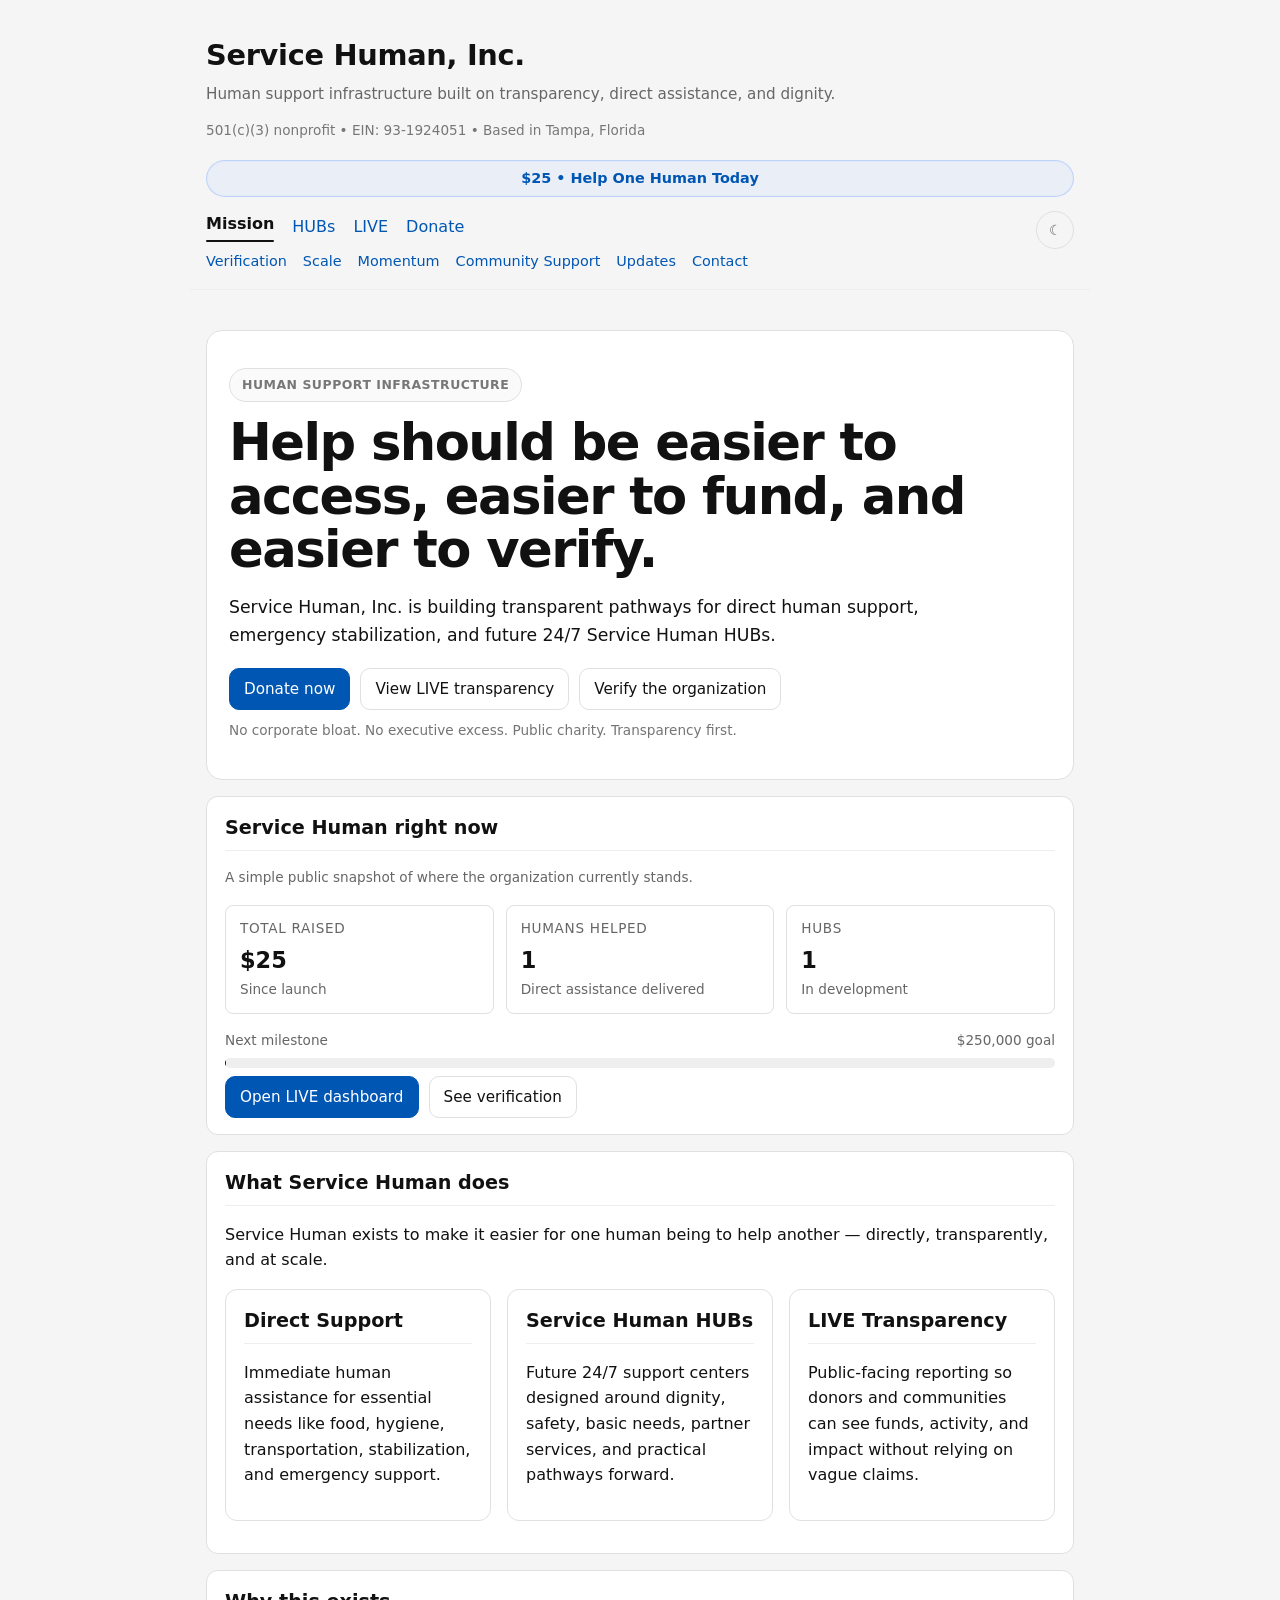
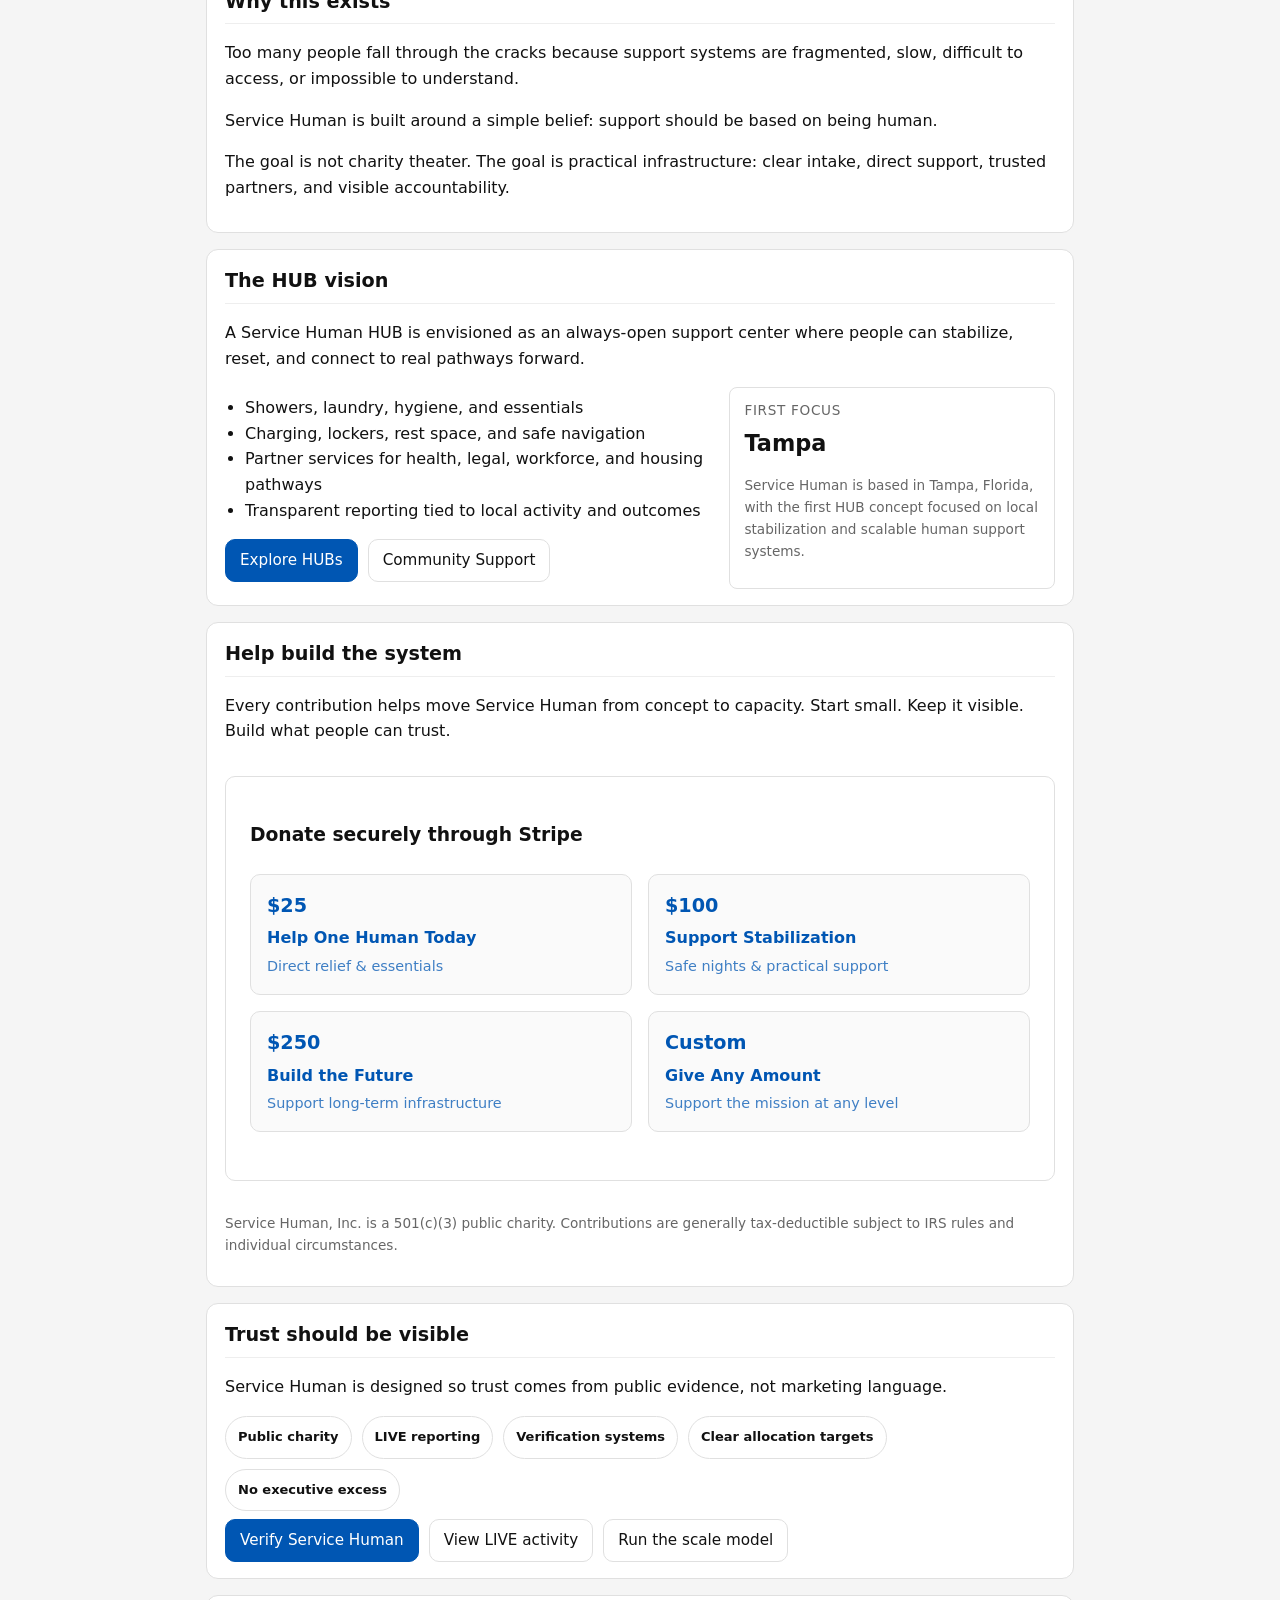
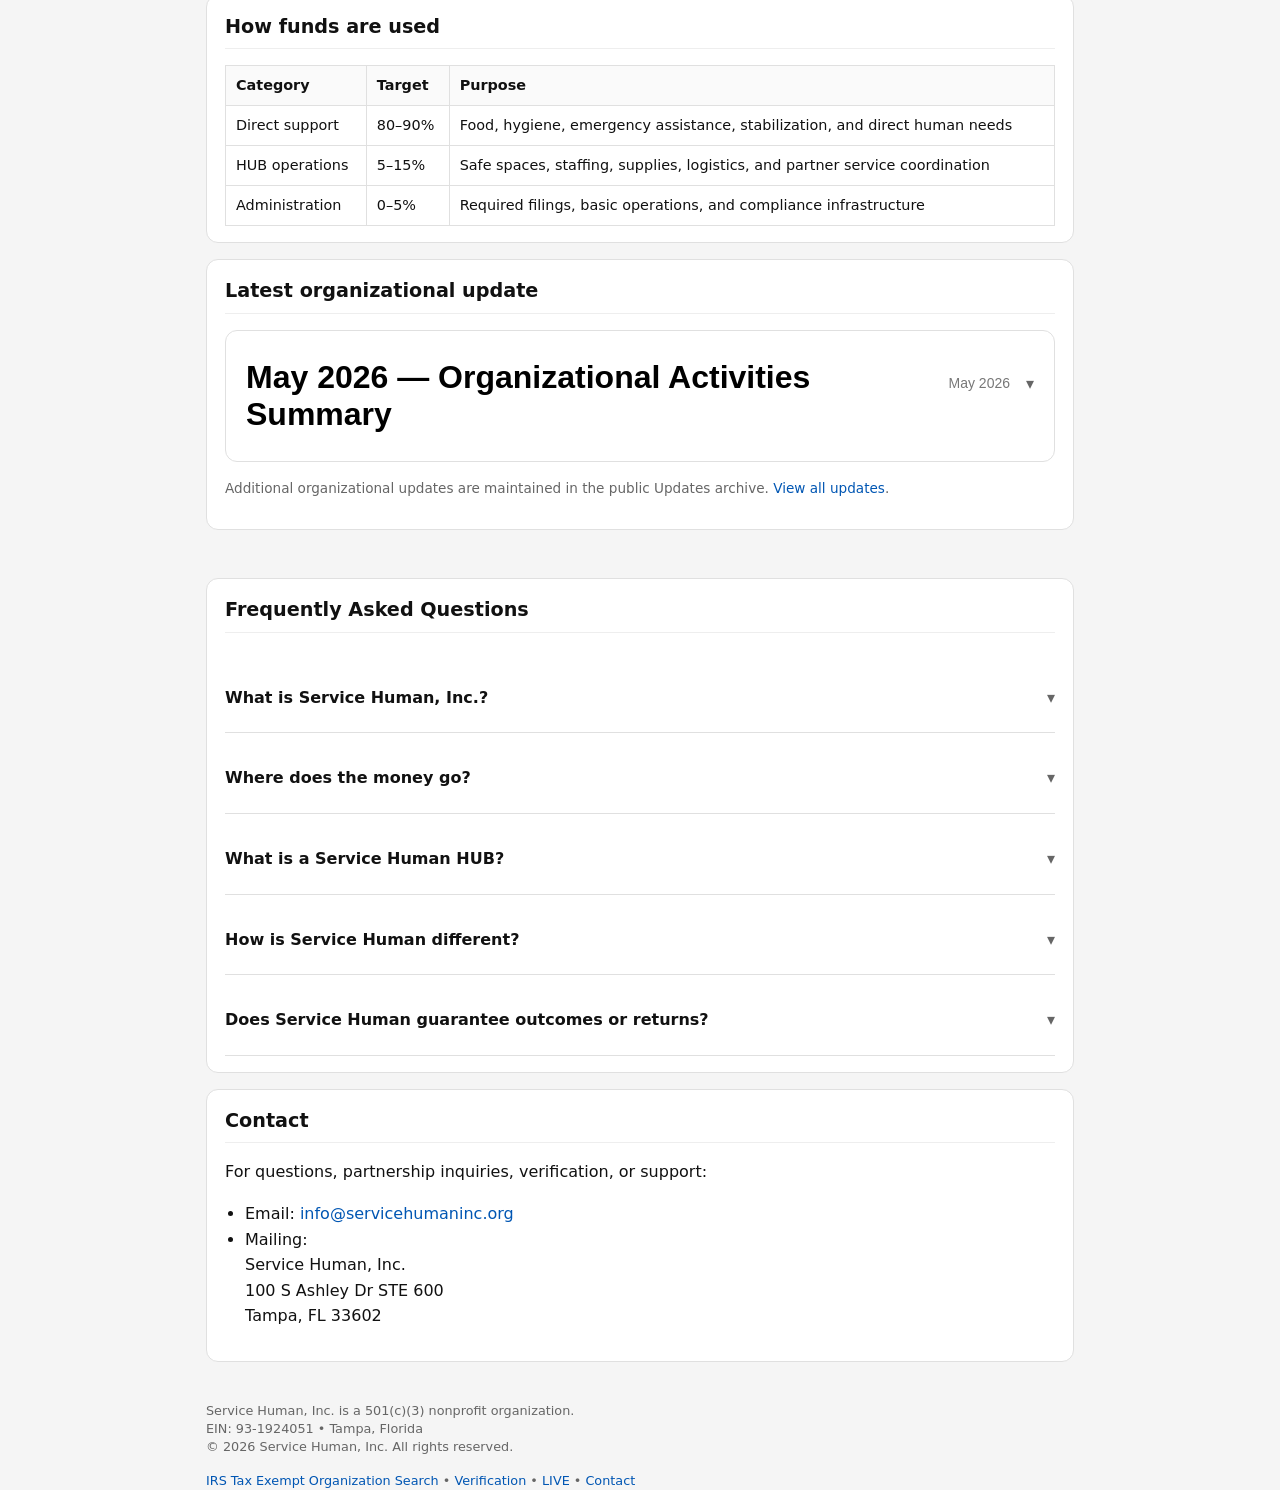
==== commit fc6af5f7: "Update index.html Homepage refinement edits" ====
--- a/index.html
+++ b/index.html
@@ -87,7 +87,7 @@
         <a href="/scale/">Scale</a>
         <a href="/momentum/">Momentum</a>
         <a href="/community-support/">Community Support</a>
-        <a href="#updates">Updates</a>
+        <a href="/updates/">Updates</a>
         <a href="#contact">Contact</a>
       </nav>
     </div>
@@ -346,49 +346,50 @@
     </table>
   </section>
 
-  <section id="updates">
-    <h2>Latest update</h2>
-
-    <section class="update-block" data-published="2026-03-31">
-      <div class="update-container">
-        <button
-          class="update-toggle"
-          type="button"
-          aria-expanded="false"
-          aria-controls="update-2026-03-minutes"
-        >
-          <span class="update-title">March 2026 — Minutes Summary</span>
-          <span class="update-date">March 2026</span>
-        </button>
-
-        <div id="update-2026-03-minutes" class="update-content" hidden>
-          <div class="update-body">
-            <p>
-              March 2026 marked a transition from foundational planning into structured system development.
-              Activities focused on defining deployment frameworks, expanding transparency mechanisms,
-              and modeling scalable approaches to humanitarian support delivery.
-            </p>
-
-            <p>
-              Work included development of project-based deployment concepts, public ledger structures,
-              scale modeling, website systems, and continued operational planning.
-            </p>
-
-            <p>
-              No direct service disbursements were executed during this reporting period.
-            </p>
-
-            <p><em>This record is maintained as part of Service Human, Inc.’s official organizational documentation.</em></p>
-          </div>
+<section id="updates">
+  <h2>Latest organizational update</h2>
+
+  <section class="update-block" data-published="2026-05-31">
+    <div class="update-container">
+      <button
+        class="update-toggle"
+        type="button"
+        aria-expanded="false"
+        aria-controls="update-2026-05-summary"
+      >
+        <span class="update-title">May 2026 — Organizational Activities Summary</span>
+        <span class="update-date">May 2026</span>
+      </button>
+
+      <div id="update-2026-05-summary" class="update-content" hidden>
+        <div class="update-body">
+          <p>
+            May 2026 focused on institutional foundation building, including website architecture improvements,
+            transparency infrastructure development, compliance review, HUB concept refinement, and public trust systems.
+          </p>
+
+          <p>
+            Work included the major homepage redesign, improved donation visibility, expanded verification messaging,
+            public reporting enhancements, and continued development of Service Human’s long-term HUB framework.
+          </p>
+
+          <p>
+            Direct support systems remained operational while HUB development remained in planning and concept refinement stages.
+          </p>
+
+          <p>
+            <a href="/updates/">Read the full Updates archive</a>
+          </p>
         </div>
       </div>
-    </section>
-
-    <p class="small">
-      Additional historical updates remain available in the archived homepage backup and may be moved into
-      a dedicated updates page.
-    </p>
-  </section>
+    </div>
+  </section>
+
+  <p class="small">
+    Additional organizational updates are maintained in the public Updates archive.
+    <a href="/updates/">View all updates</a>.
+  </p>
+</section>
 
   <section class="faq-section">
     <h2>Frequently Asked Questions</h2>
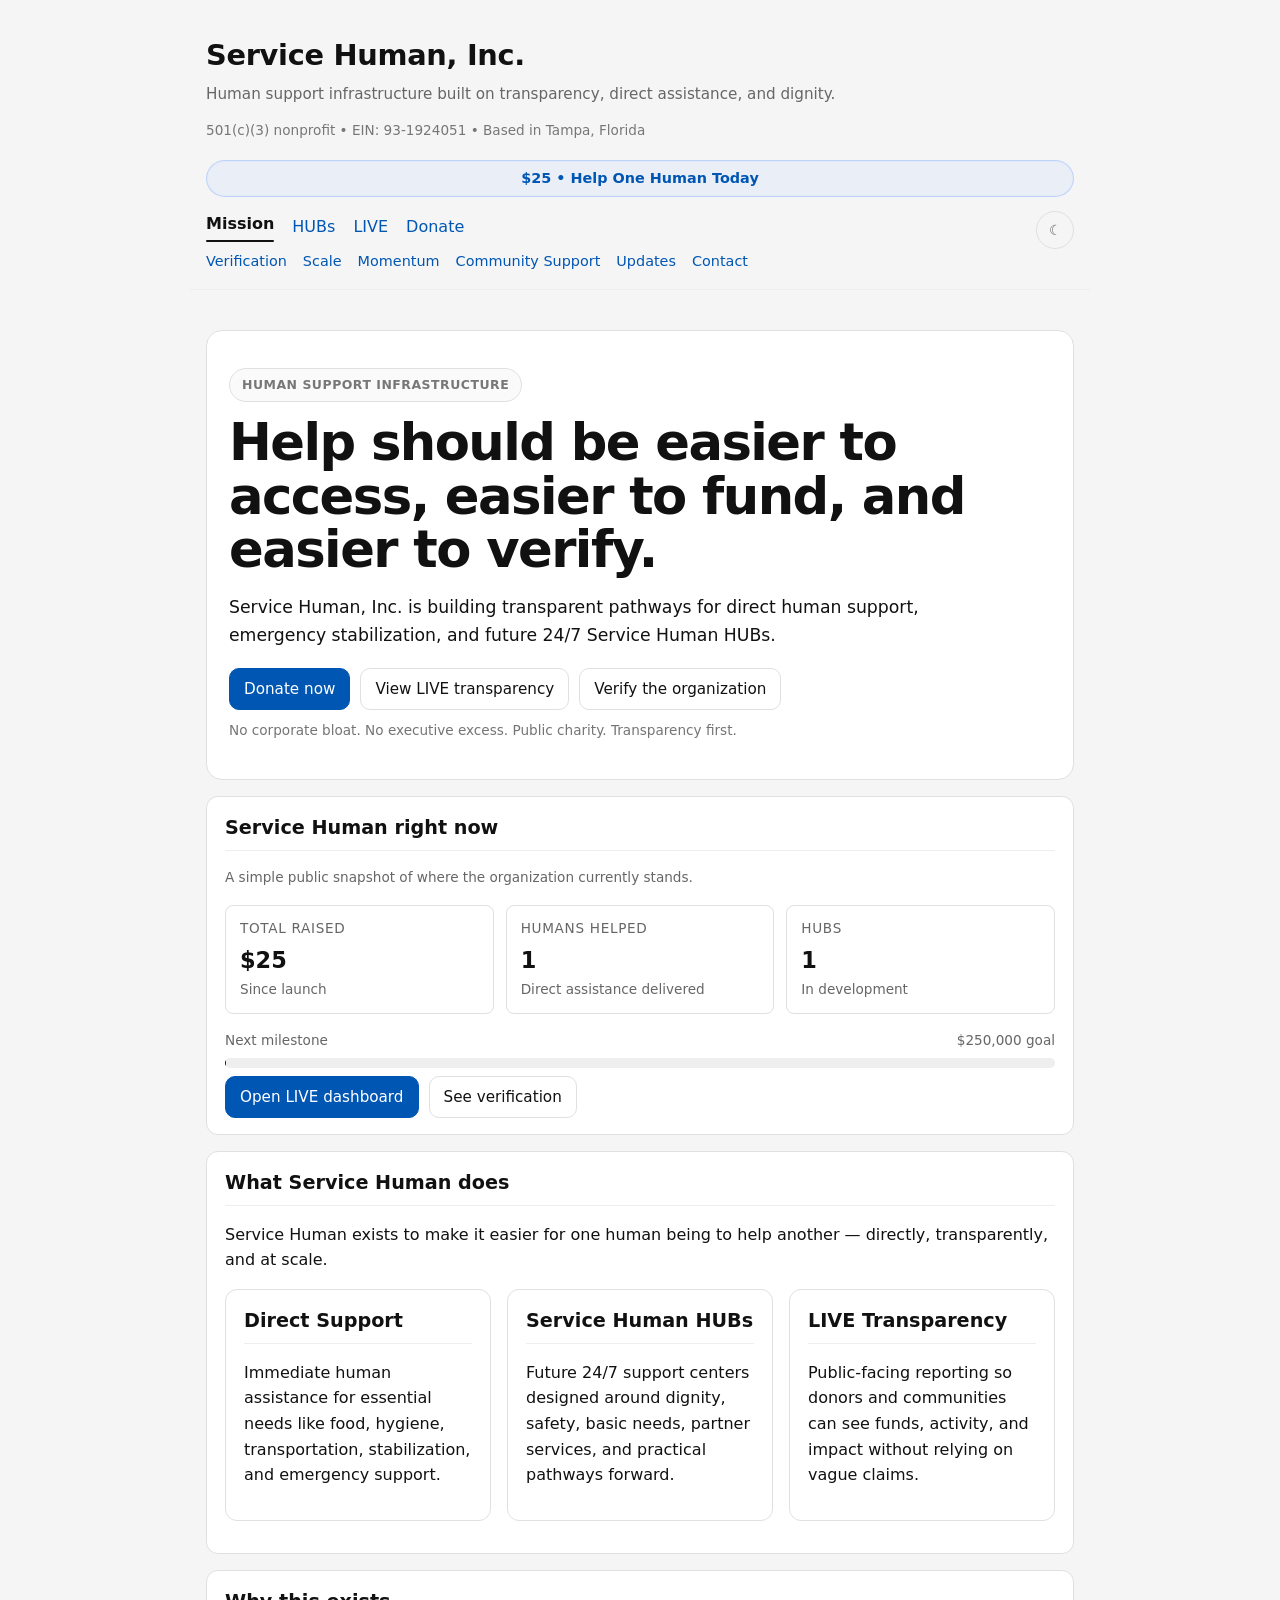
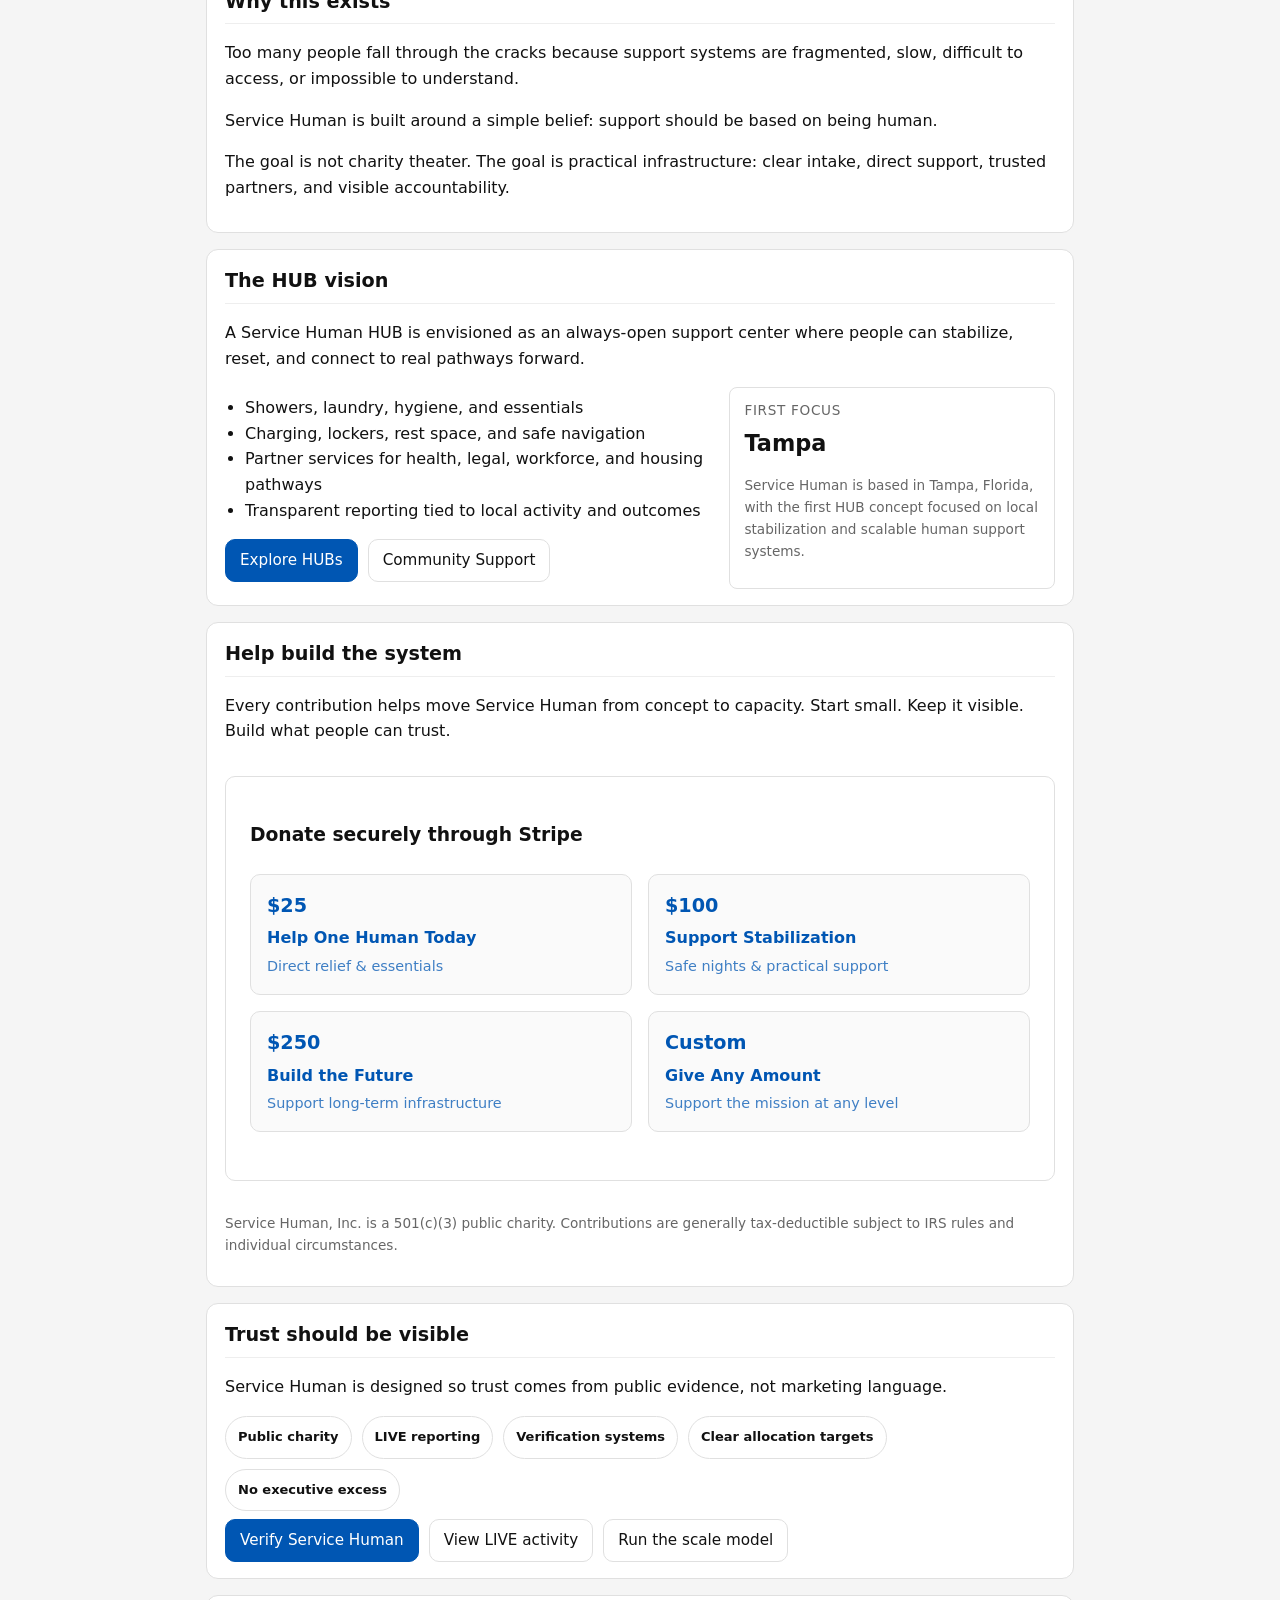
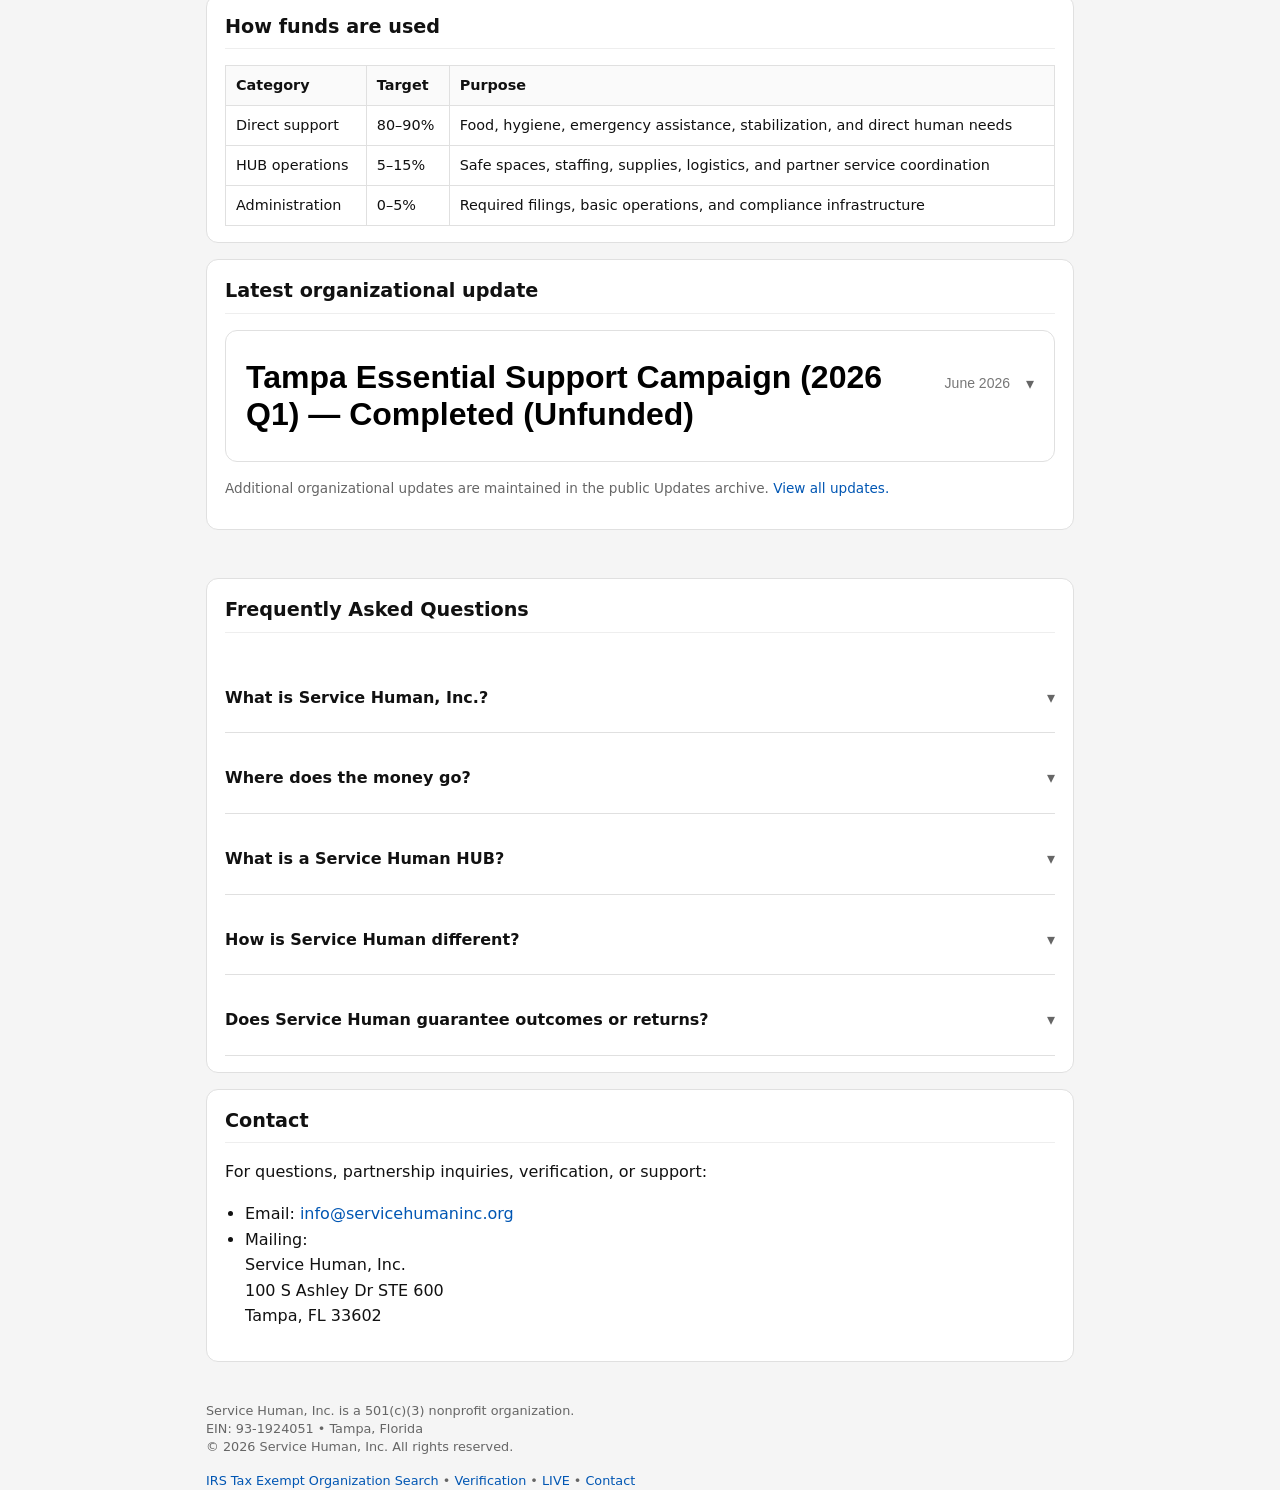
==== commit 3353ca48: "Update index.html Connect homepage latest update to updates data feed" ====
--- a/index.html
+++ b/index.html
@@ -349,36 +349,26 @@
 <section id="updates">
   <h2>Latest organizational update</h2>
 
-  <section class="update-block" data-published="2026-05-31">
+  <section class="update-block" id="latest-update-block" data-published="">
     <div class="update-container">
       <button
         class="update-toggle"
         type="button"
         aria-expanded="false"
-        aria-controls="update-2026-05-summary"
+        aria-controls="latest-update-content"
       >
-        <span class="update-title">May 2026 — Organizational Activities Summary</span>
-        <span class="update-date">May 2026</span>
+        <span class="update-title" id="latest-update-title">Loading latest update...</span>
+        <span class="update-date" id="latest-update-date"></span>
       </button>
 
-      <div id="update-2026-05-summary" class="update-content" hidden>
+      <div id="latest-update-content" class="update-content" hidden>
         <div class="update-body">
+          <p id="latest-update-summary">
+            Loading the latest organizational update.
+          </p>
+
           <p>
-            May 2026 focused on institutional foundation building, including website architecture improvements,
-            transparency infrastructure development, compliance review, HUB concept refinement, and public trust systems.
-          </p>
-
-          <p>
-            Work included the major homepage redesign, improved donation visibility, expanded verification messaging,
-            public reporting enhancements, and continued development of Service Human’s long-term HUB framework.
-          </p>
-
-          <p>
-            Direct support systems remained operational while HUB development remained in planning and concept refinement stages.
-          </p>
-
-          <p>
-            <a href="/updates/">Read the full Updates archive</a>
+            <a id="latest-update-link" href="/updates/">Read the full Updates archive</a>
           </p>
         </div>
       </div>
@@ -387,9 +377,32 @@
 
   <p class="small">
     Additional organizational updates are maintained in the public Updates archive.
-    <a href="/updates/">View all updates</a>.
+    <a href="/updates/">View all updates.</a>
   </p>
 </section>
+
+<script>
+  fetch('/data/updates.json')
+    .then(response => response.json())
+    .then(updates => {
+      if (!Array.isArray(updates) || !updates.length) return;
+
+      const latest = updates[0];
+
+      document.getElementById('latest-update-block').dataset.published = latest.published || '';
+      document.getElementById('latest-update-title').textContent = latest.title || 'Latest organizational update';
+      document.getElementById('latest-update-date').textContent = latest.date || '';
+      document.getElementById('latest-update-summary').textContent = latest.summary || '';
+      document.getElementById('latest-update-link').href = latest.url || '/updates/';
+    })
+    .catch(() => {
+      document.getElementById('latest-update-title').textContent = 'Latest updates';
+      document.getElementById('latest-update-date').textContent = '';
+      document.getElementById('latest-update-summary').textContent =
+        'Latest organizational updates are available in the public Updates archive.';
+      document.getElementById('latest-update-link').href = '/updates/';
+    });
+</script>
 
   <section class="faq-section">
     <h2>Frequently Asked Questions</h2>
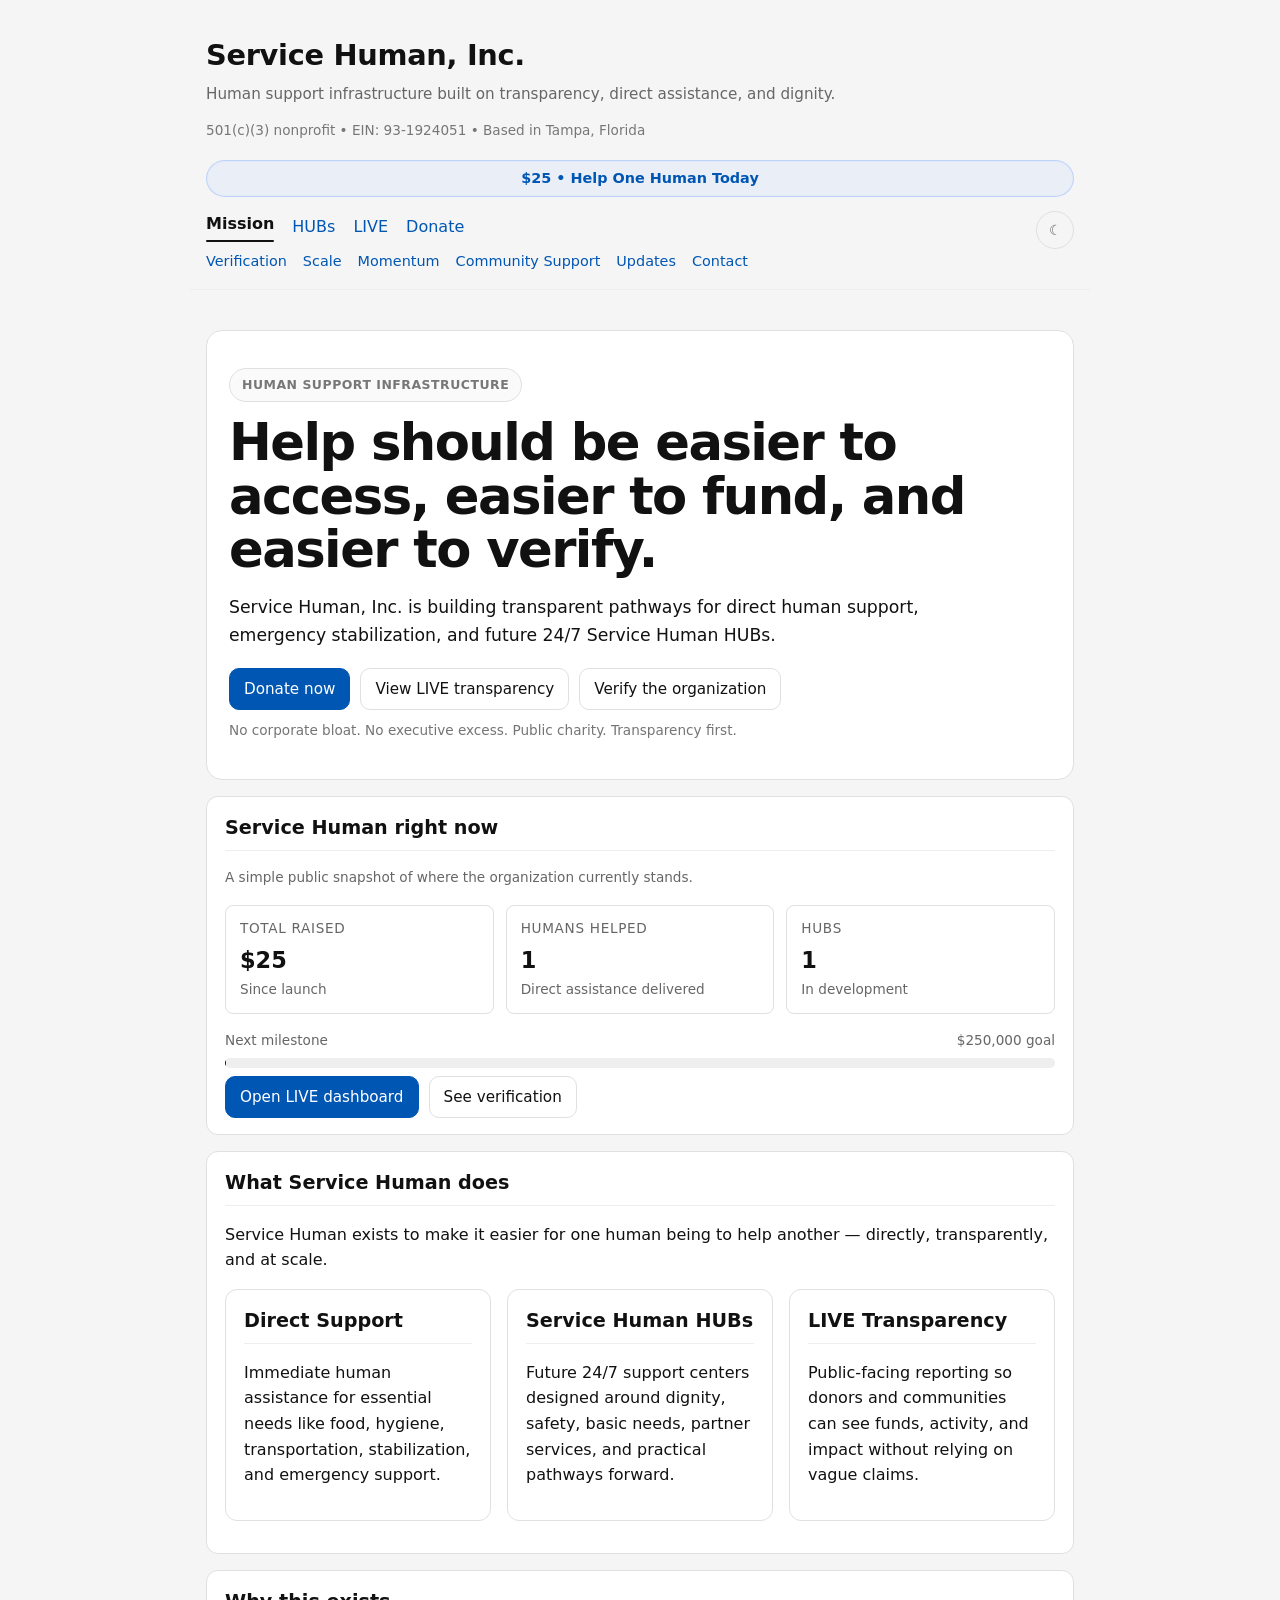
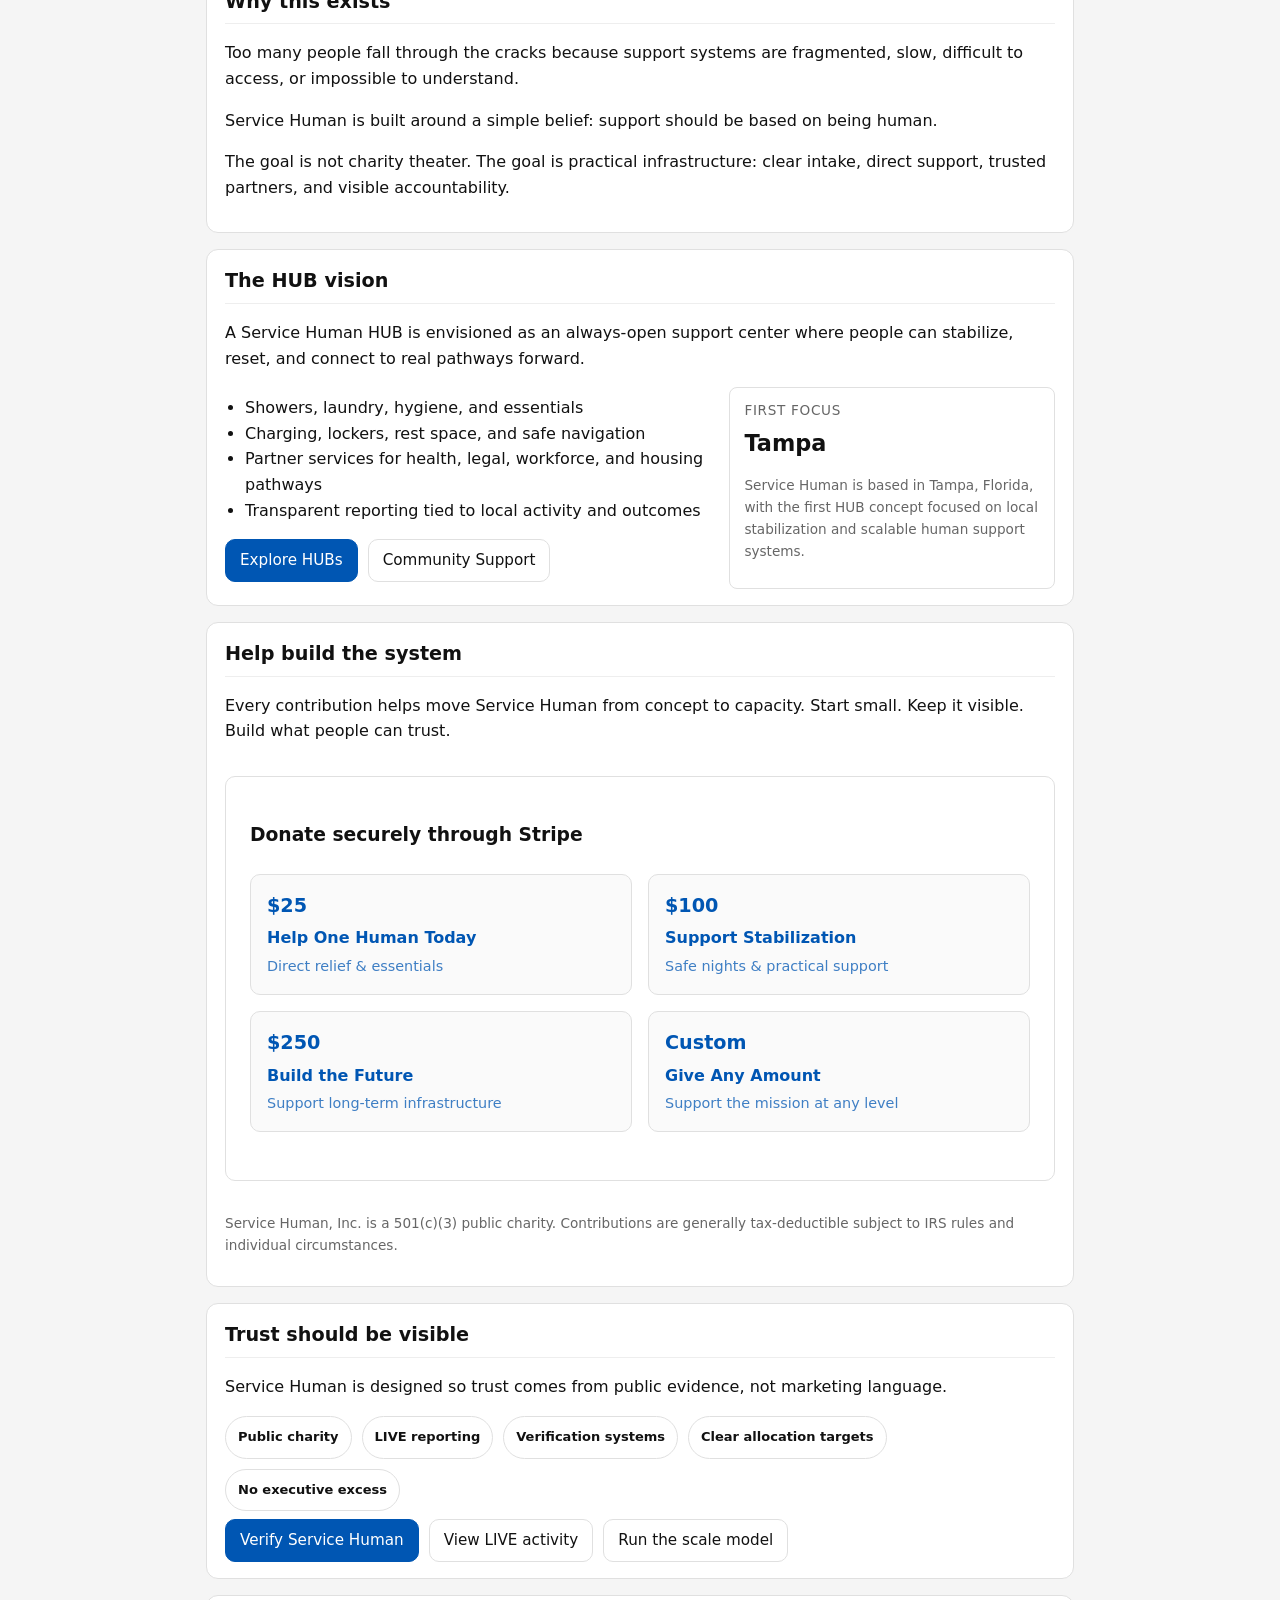
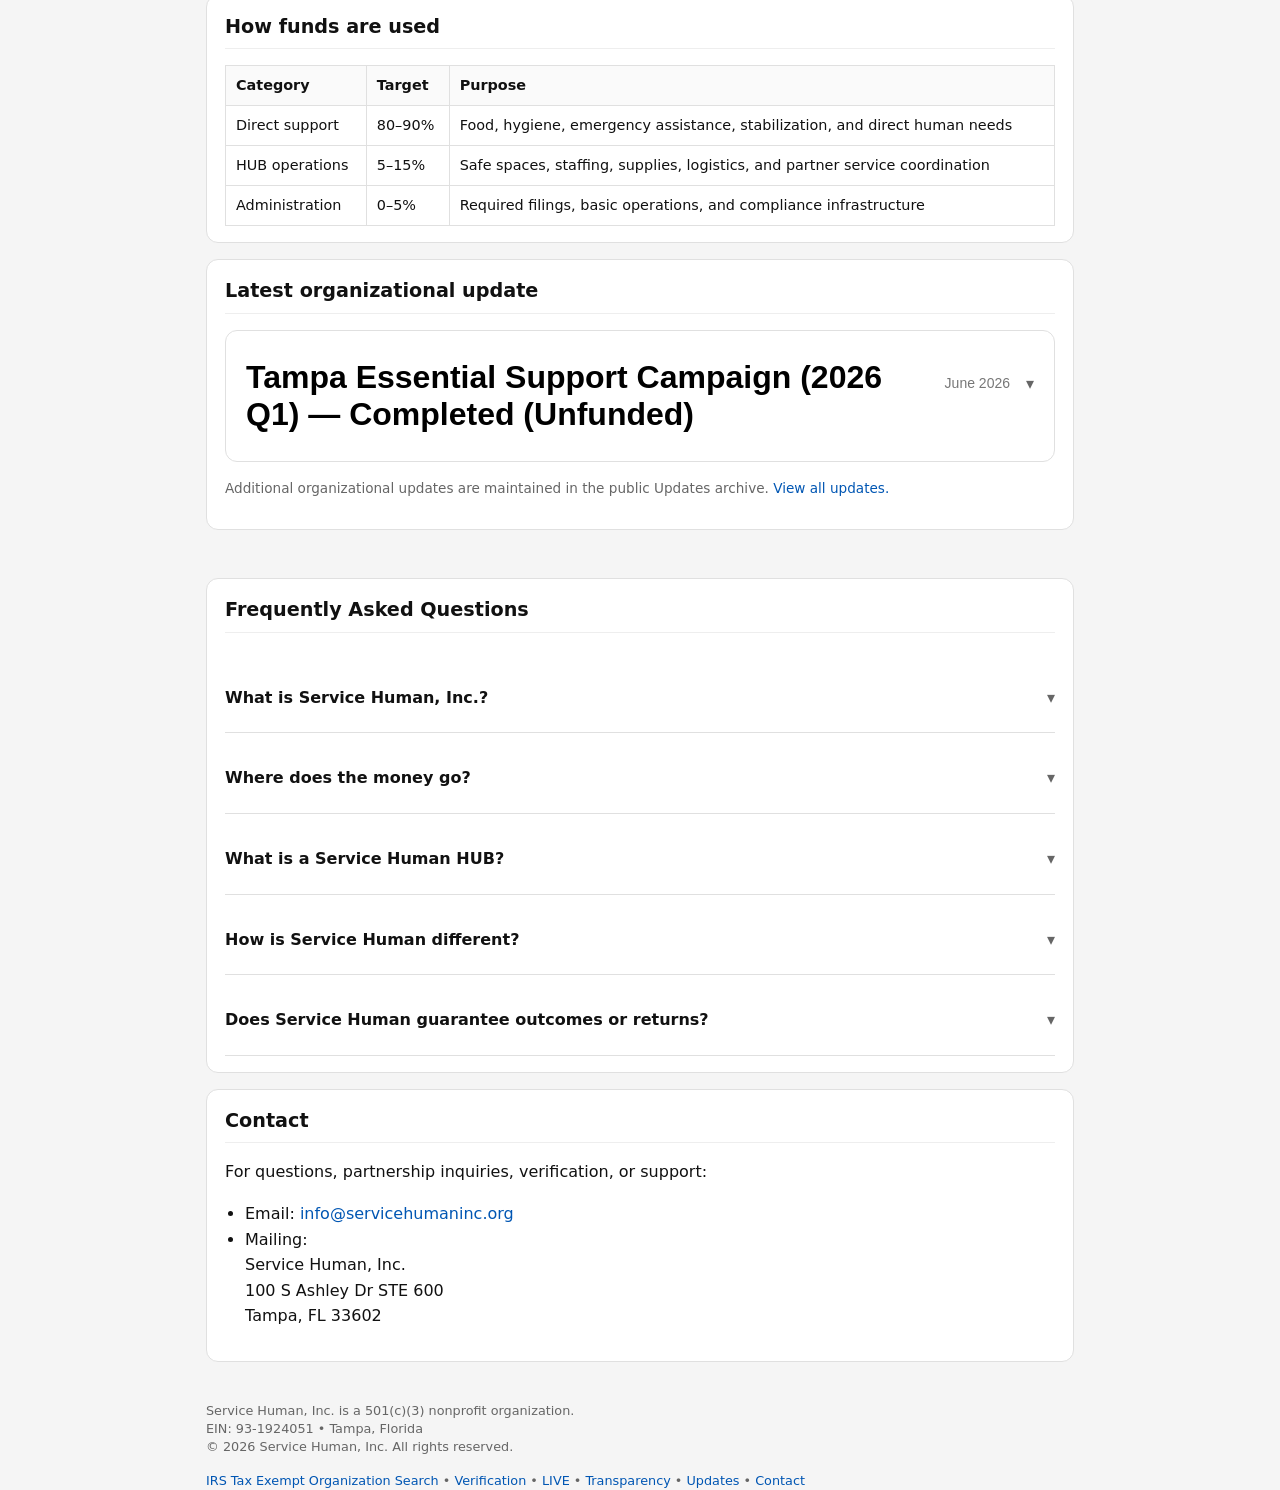
==== commit a7881fb3: "Update index.html homepage footer text edits" ====
--- a/index.html
+++ b/index.html
@@ -485,11 +485,13 @@
   </p>
 
   <p class="legal">
-    <a href="https://apps.irs.gov/app/eos/" target="_blank" rel="noopener">IRS Tax Exempt Organization Search</a>
-    • <a href="/verification/">Verification</a>
-    • <a href="/live/">LIVE</a>
-    • <a href="mailto:info@servicehumaninc.org">Contact</a>
-  </p>
+  <a href="https://apps.irs.gov/app/eos/" target="_blank" rel="noopener">IRS Tax Exempt Organization Search</a>
+  • <a href="/verification/">Verification</a>
+  • <a href="/live/">LIVE</a>
+  • <a href="/transparency/">Transparency</a>
+  • <a href="/updates/">Updates</a>
+  • <a href="mailto:info@servicehumaninc.org">Contact</a>
+</p>
 </footer>
 
 <script>
--- a/styles.css
+++ b/styles.css
@@ -1537,3 +1537,52 @@
   margin-left:auto;
   flex-shrink:0;
 }
+.feature-quote {
+  font-size: clamp(1.5rem, 3vw, 2.5rem);
+  font-weight: 800;
+  line-height: 1.1;
+  margin: 1rem 0;
+}
+
+.profile-header {
+  display: flex;
+  justify-content: space-between;
+  gap: 1rem;
+  align-items: flex-start;
+  margin: 1.5rem 0;
+  flex-wrap: wrap;
+}
+
+.status-pill {
+  border: 1px solid var(--border);
+  border-radius: 999px;
+  padding: .5rem .9rem;
+  font-weight: 700;
+  font-size: .9rem;
+  background: var(--surface);
+}
+
+.mini-card.wide {
+  grid-column: 1 / -1;
+}
+
+.statement {
+  font-size: 1.35rem;
+  font-weight: 800;
+  margin-top: 1rem;
+}
+
+.disclosure-card {
+  border-style: dashed;
+}
+
+@media (max-width: 720px) {
+  .profile-header {
+    display: block;
+  }
+
+  .status-pill {
+    display: inline-block;
+    margin-top: .75rem;
+  }
+}
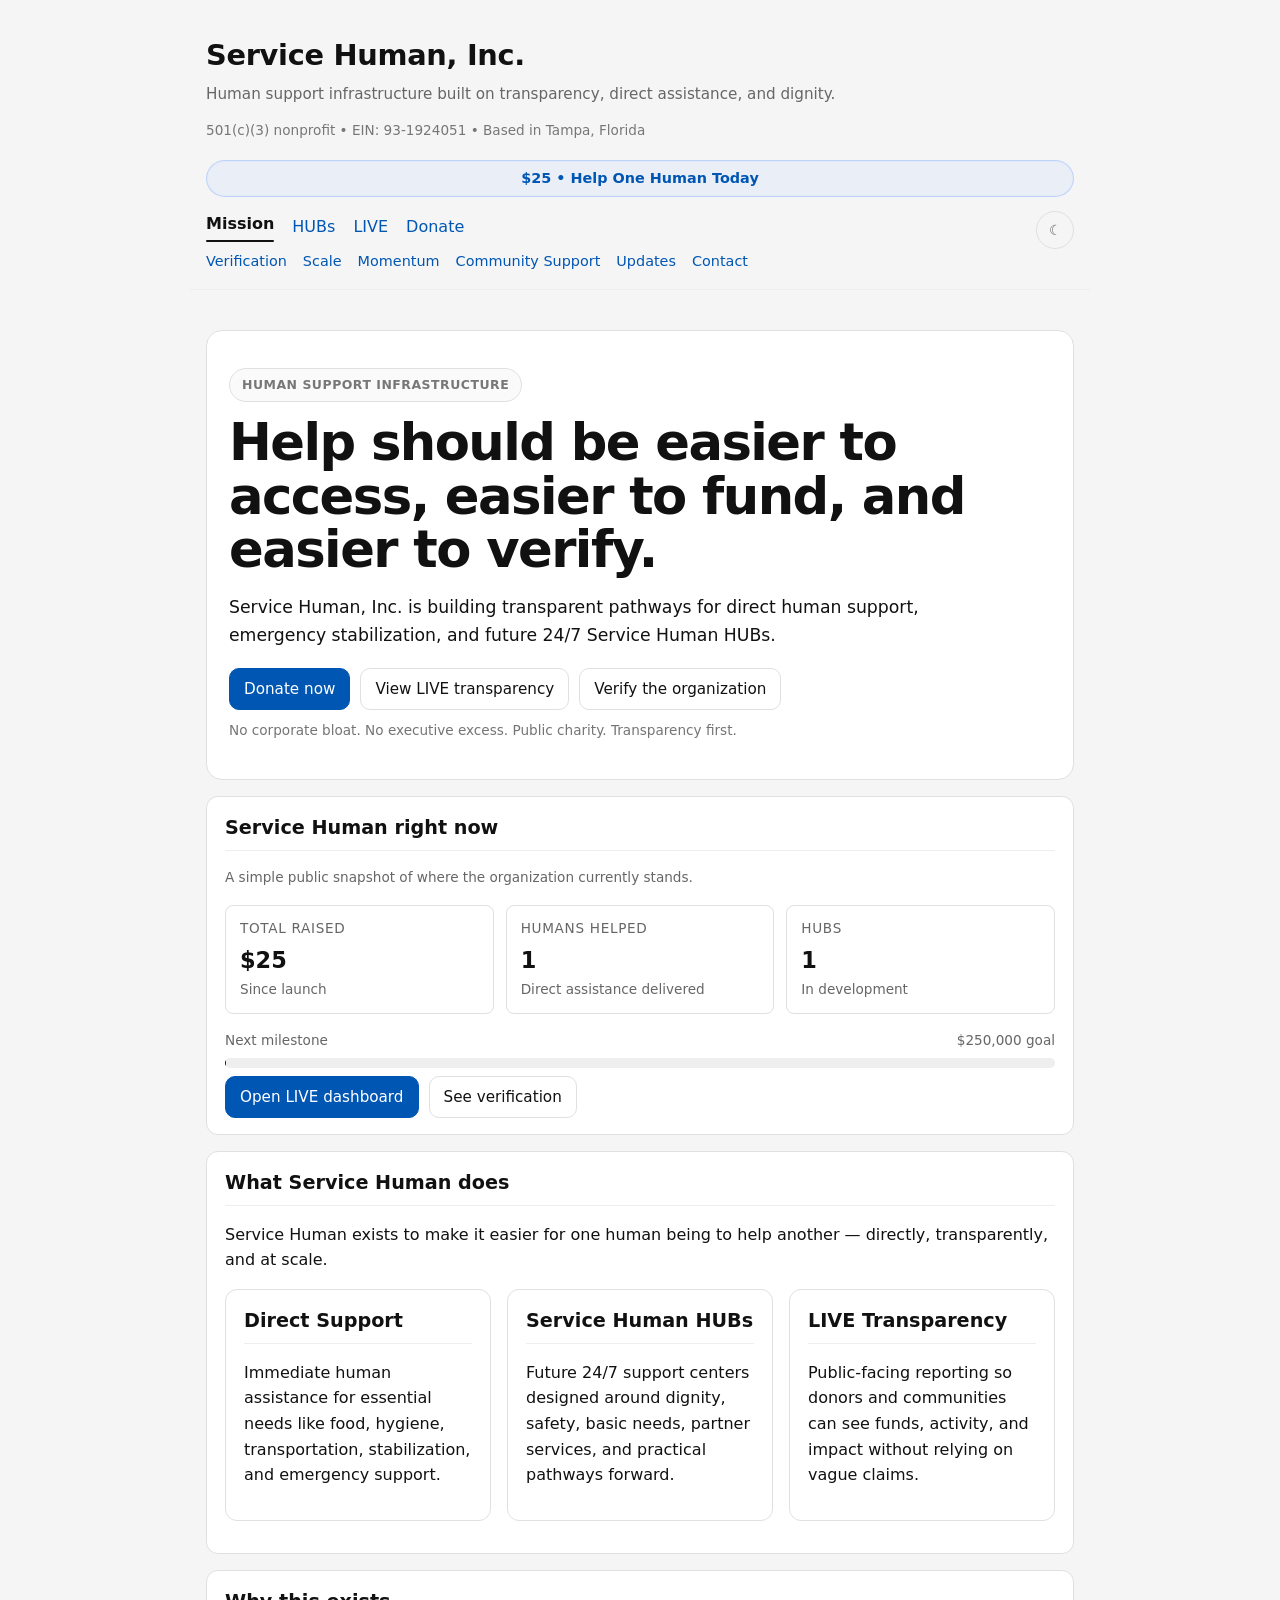
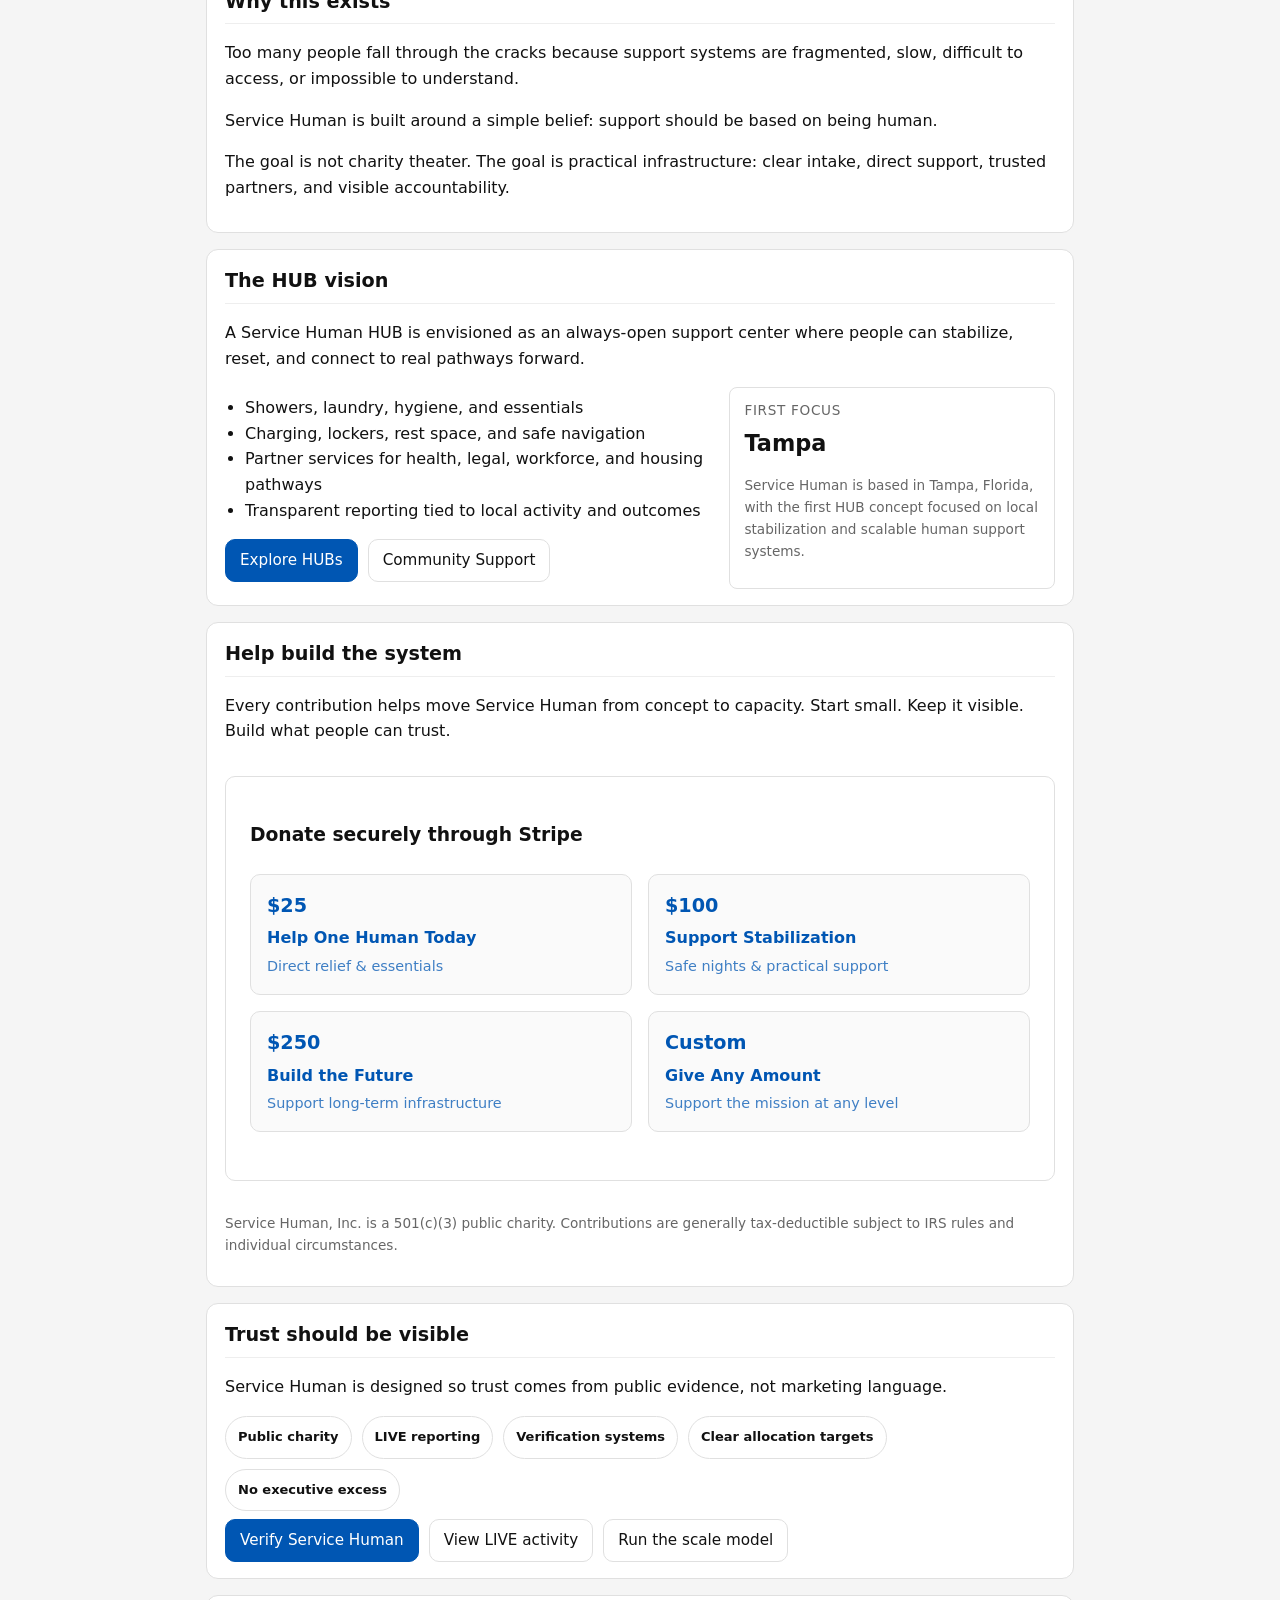
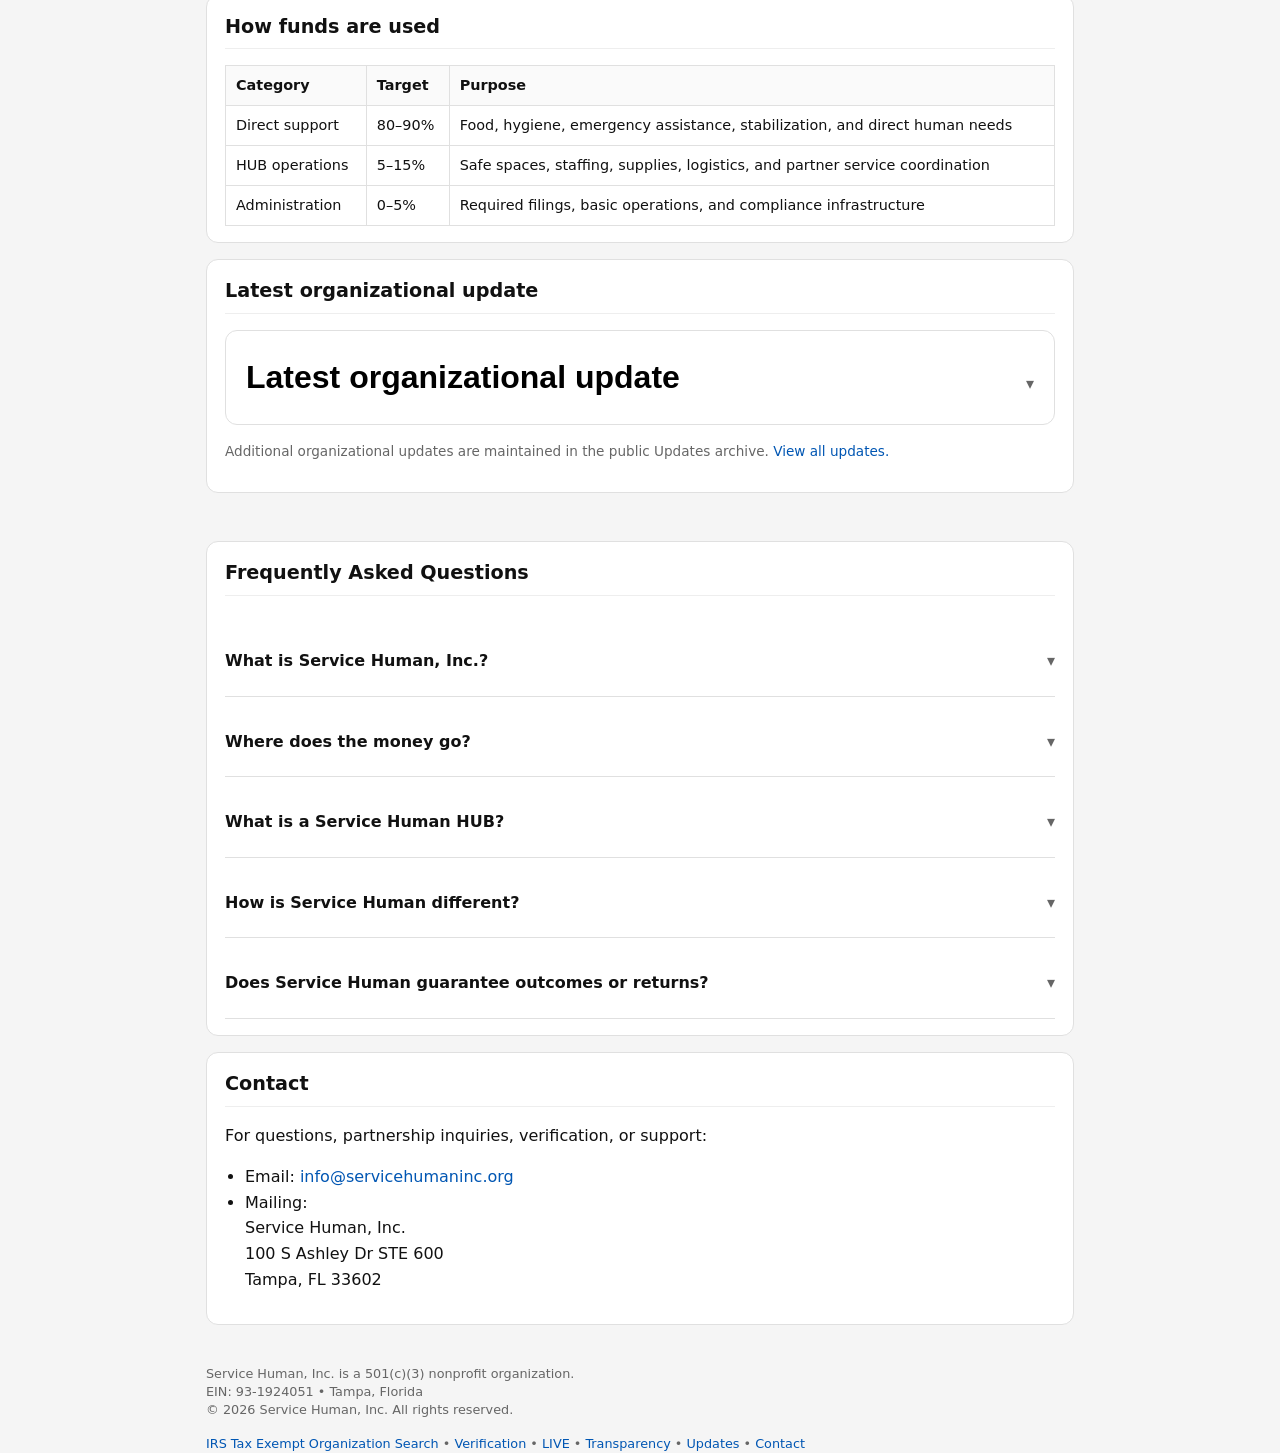
==== commit 0ab03de2: "Update index.html Improve homepage latest update loading" ====
--- a/index.html
+++ b/index.html
@@ -382,25 +382,54 @@
 </section>
 
 <script>
-  fetch('/data/updates.json')
-    .then(response => response.json())
+  fetch('/data/updates.json', { cache: 'no-store' })
+    .then(response => {
+      if (!response.ok) {
+        throw new Error(`Updates request failed: ${response.status}`);
+      }
+
+      return response.json();
+    })
     .then(updates => {
-      if (!Array.isArray(updates) || !updates.length) return;
-
-      const latest = updates[0];
-
-      document.getElementById('latest-update-block').dataset.published = latest.published || '';
-      document.getElementById('latest-update-title').textContent = latest.title || 'Latest organizational update';
-      document.getElementById('latest-update-date').textContent = latest.date || '';
-      document.getElementById('latest-update-summary').textContent = latest.summary || '';
-      document.getElementById('latest-update-link').href = latest.url || '/updates/';
+      if (!Array.isArray(updates) || updates.length === 0) {
+        throw new Error('Updates data is empty or invalid.');
+      }
+
+      // Future-proofing:
+      // always determine the newest update by published date
+      // instead of relying entirely on JSON array order.
+      const latest = [...updates].sort((a, b) => {
+        return new Date(b.published || 0) - new Date(a.published || 0);
+      })[0];
+
+      const block = document.getElementById('latest-update-block');
+      const title = document.getElementById('latest-update-title');
+      const date = document.getElementById('latest-update-date');
+      const summary = document.getElementById('latest-update-summary');
+      const link = document.getElementById('latest-update-link');
+
+      block.dataset.published = latest.published || '';
+      title.textContent = latest.title || 'Latest organizational update';
+      date.textContent = latest.date || '';
+      summary.textContent =
+        latest.summary || 'View the complete organizational update in the public archive.';
+      link.href = latest.url || '/updates/';
+      link.textContent = 'Read the full report';
     })
-    .catch(() => {
-      document.getElementById('latest-update-title').textContent = 'Latest updates';
+    .catch(error => {
+      console.error('Latest update could not be loaded:', error);
+
+      document.getElementById('latest-update-title').textContent =
+        'Latest organizational update';
+
       document.getElementById('latest-update-date').textContent = '';
+
       document.getElementById('latest-update-summary').textContent =
-        'Latest organizational updates are available in the public Updates archive.';
-      document.getElementById('latest-update-link').href = '/updates/';
+        'The latest organizational report is available in the public Updates archive.';
+
+      const link = document.getElementById('latest-update-link');
+      link.href = '/updates/';
+      link.textContent = 'View Updates archive';
     });
 </script>
 
